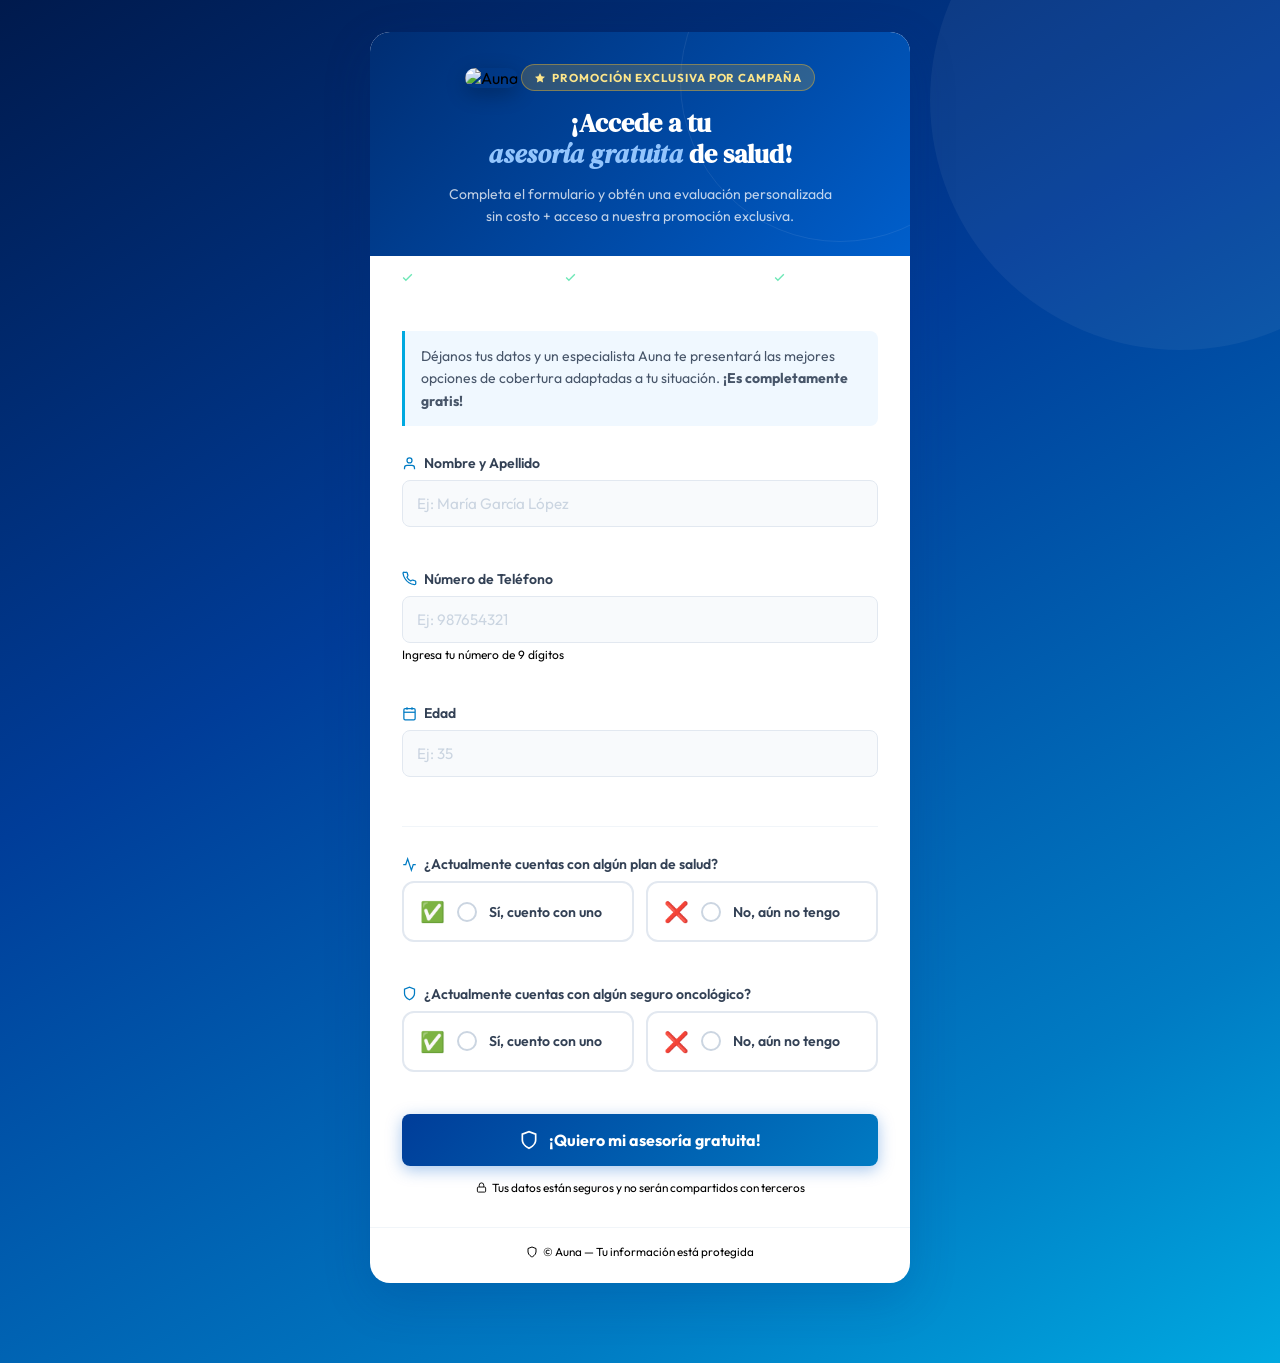
==== encuesta.html @ 832c9eb3 "Update encuesta.html" ====
<!DOCTYPE html>
<html lang="es">
<head>
  <meta charset="UTF-8">
  <meta name="viewport" content="width=device-width, initial-scale=1.0">
  <title>Asesoría Gratuita de Salud — Auna</title>
  <link rel="preconnect" href="https://fonts.googleapis.com">
  <link rel="preconnect" href="https://fonts.gstatic.com" crossorigin>
  <link href="https://fonts.googleapis.com/css2?family=Outfit:wght@300;400;500;600;700&family=DM+Serif+Display:ital@0;1&display=swap" rel="stylesheet">
  
  <script src="https://cdn.jsdelivr.net/npm/@supabase/supabase-js@2"></script>
  
  <style>
    :root {
      --blue-900: #001a4d;
      --blue-800: #002d72;
      --blue-700: #003d99;
      --blue-600: #005fcc;
      --blue-500: #007bc3;
      --blue-400: #00a9e0;
      --blue-100: #e8f4fd;
      --blue-50:  #f0f8ff;
      --slate-900: #0f172a;
      --slate-700: #334155;
      --slate-600: #475569;
      --slate-500: #64748b;
      --slate-300: #cbd5e1;
      --slate-200: #e2e8f0;
      --slate-100: #f1f5f9;
      --slate-50:  #f8fafc;
      --green-600: #059669;
      --green-500: #10b981;
      --green-100: #d1fae5;
      --red-500:   #ef4444;
      --red-100:   #fee2e2;
      --white: #ffffff;
      --shadow-lg: 0 16px 48px rgba(0,45,114,0.18);
      --radius-sm: 8px;
      --radius-md: 12px;
      --radius-lg: 20px;
      --transition: 0.2s cubic-bezier(0.4,0,0.2,1);
    }

    *, *::before, *::after { box-sizing: border-box; margin: 0; padding: 0; }

    body {
      font-family: 'Outfit', sans-serif;
      min-height: 100vh;
      background: linear-gradient(150deg, var(--blue-900) 0%, var(--blue-700) 40%, var(--blue-500) 80%, var(--blue-400) 100%);
      display: flex;
      align-items: flex-start;
      justify-content: center;
      padding: 2rem 1rem 5rem;
      -webkit-font-smoothing: antialiased;
      position: relative;
      overflow-x: hidden;
    }

    body::before {
      content: '';
      position: fixed;
      width: 500px; height: 500px;
      top: -150px; right: -150px;
      border-radius: 50%;
      background: rgba(255,255,255,0.05);
      pointer-events: none;
    }

    /* ── CARD ── */
    .survey-card {
      background: var(--white);
      border-radius: var(--radius-lg);
      box-shadow: var(--shadow-lg);
      width: 100%;
      max-width: 540px;
      overflow: hidden;
      animation: fadeUp 0.5s ease both;
      position: relative;
      z-index: 1;
    }

    /* ── HEADER ── */
    .survey-header {
      background: linear-gradient(135deg, var(--blue-800) 0%, var(--blue-600) 100%);
      padding: 2rem 2rem 1.75rem;
      text-align: center;
      position: relative;
      overflow: hidden;
    }

    .survey-header::before {
      content: '';
      position: absolute;
      width: 320px; height: 320px;
      border-radius: 50%;
      border: 1px solid rgba(255,255,255,0.08);
      top: -110px; right: -90px;
      pointer-events: none;
    }

    .survey-logo {
      width: 80px;
      border-radius: 10px;
      margin-bottom: 1.25rem;
      box-shadow: 0 6px 20px rgba(0,0,0,0.25);
      position: relative; z-index: 1;
    }

    .promo-badge {
      display: inline-flex;
      align-items: center;
      gap: 6px;
      background: rgba(251,191,36,0.18);
      border: 1px solid rgba(251,191,36,0.40);
      color: #fde68a;
      font-size: 0.72rem;
      font-weight: 700;
      letter-spacing: 0.08em;
      text-transform: uppercase;
      padding: 5px 12px;
      border-radius: 100px;
      margin-bottom: 1rem;
      position: relative; z-index: 1;
    }

    .promo-badge svg { width: 12px; height: 12px; fill: #fde68a; flex-shrink: 0; }

    .survey-header h1 {
      font-family: 'DM Serif Display', serif;
      font-size: 1.65rem;
      color: white;
      line-height: 1.2;
      margin-bottom: 0.75rem;
      position: relative; z-index: 1;
    }

    .survey-header h1 em { font-style: italic; color: #93c5fd; }

    .survey-header p {
      font-size: 0.875rem;
      color: rgba(255,255,255,0.75);
      line-height: 1.6;
      position: relative; z-index: 1;
    }

    /* Beneficios strip */
    .benefits-bar {
      background: rgba(255,255,255,0.10);
      backdrop-filter: blur(8px);
      border-top: 1px solid rgba(255,255,255,0.12);
      padding: 0.85rem 1.5rem;
      display: flex;
      align-items: center;
      justify-content: center;
      gap: 1.25rem;
      flex-wrap: wrap;
    }

    .benefit-item {
      display: flex;
      align-items: center;
      gap: 5px;
      font-size: 0.76rem;
      font-weight: 600;
      color: rgba(255,255,255,0.90);
      white-space: nowrap;
    }

    .benefit-item svg { width: 13px; height: 13px; color: #6ee7b7; flex-shrink: 0; }

    /* ── FORM BODY ── */
    .survey-body { padding: 2rem; }

    .form-intro {
      font-size: 0.875rem;
      color: var(--slate-600);
      line-height: 1.6;
      margin-bottom: 1.75rem;
      padding: 0.875rem 1rem;
      background: var(--blue-50);
      border-left: 3px solid var(--blue-400);
      border-radius: 0 var(--radius-sm) var(--radius-sm) 0;
    }

    /* ── FIELDS ── */
    .field-group { margin-bottom: 1.35rem; }

    .field-label {
      display: flex;
      align-items: center;
      gap: 7px;
      font-size: 0.875rem;
      font-weight: 600;
      color: var(--slate-700);
      margin-bottom: 8px;
    }

    .field-label svg { width: 15px; height: 15px; color: var(--blue-500); flex-shrink: 0; }

    input[type="text"],
    input[type="tel"] {
      width: 100%;
      font-family: 'Outfit', sans-serif;
      font-size: 0.95rem;
      color: var(--slate-900);
      font-weight: 500;
      background: var(--slate-50);
      border: 1.5px solid var(--slate-200);
      border-radius: var(--radius-sm);
      padding: 13px 14px;
      outline: none;
      transition: border-color var(--transition), box-shadow var(--transition), background var(--transition);
      -webkit-appearance: none;
    }

    input::placeholder {
      color: var(--slate-300);
      font-weight: 400;
    }

    input:not(:placeholder-shown) {
      color: var(--slate-900);
      font-weight: 500;
    }

    input:focus {
      border-color: var(--blue-500);
      background: var(--white);
      box-shadow: 0 0 0 3px rgba(0,123,195,0.12);
    }

    input.invalid {
      border-color: var(--red-500);
      box-shadow: 0 0 0 3px rgba(239,68,68,0.10);
    }

    .field-hint {
      display: block;
      font-size: 0.75rem;
      color: var(--slate-400);
      margin-top: 4px;
    }

    .field-error {
      display: block;
      font-size: 0.78rem;
      color: var(--red-500);
      font-weight: 500;
      margin-top: 5px;
      min-height: 16px;
    }

    .form-divider {
      height: 1px;
      background: var(--slate-100);
      margin: 1.75rem 0;
    }

    /* ── OPTION CARDS ── */
    .options-grid {
      display: grid;
      grid-template-columns: 1fr 1fr;
      gap: 0.75rem;
    }

    .option-card {
      border: 2px solid var(--slate-200);
      border-radius: var(--radius-md);
      padding: 1rem;
      cursor: pointer;
      transition: all var(--transition);
      display: flex;
      align-items: center;
      gap: 0.75rem;
      background: var(--white);
      font-family: 'Outfit', sans-serif;
      text-align: left;
      width: 100%;
    }

    .option-card:hover { border-color: var(--blue-400); background: var(--blue-50); }

    .option-card.selected {
      border-color: var(--blue-600);
      background: var(--blue-50);
      box-shadow: 0 0 0 3px rgba(0,95,204,0.10);
    }

    .option-radio {
      width: 20px; height: 20px;
      border: 2px solid var(--slate-300);
      border-radius: 50%;
      flex-shrink: 0;
      display: flex;
      align-items: center;
      justify-content: center;
      transition: all var(--transition);
    }

    .option-card.selected .option-radio { border-color: var(--blue-600); background: var(--blue-600); }

    .option-radio-dot {
      width: 8px; height: 8px;
      background: white;
      border-radius: 50%;
      opacity: 0;
      transition: opacity var(--transition);
    }

    .option-card.selected .option-radio-dot { opacity: 1; }

    .option-emoji { font-size: 1.25rem; flex-shrink: 0; }

    .option-text { font-size: 0.88rem; font-weight: 600; color: var(--slate-700); line-height: 1.3; }
    .option-card.selected .option-text { color: var(--blue-800); }

    /* ── SUBMIT ── */
    .btn-submit {
      width: 100%;
      background: linear-gradient(135deg, var(--blue-700), var(--blue-500));
      color: white;
      border: none;
      border-radius: var(--radius-sm);
      padding: 16px 20px;
      font-family: 'Outfit', sans-serif;
      font-size: 1rem;
      font-weight: 700;
      cursor: pointer;
      display: flex;
      align-items: center;
      justify-content: center;
      gap: 10px;
      transition: all var(--transition);
      box-shadow: 0 4px 16px rgba(0,95,204,0.35);
      margin-top: 0.5rem;
    }

    .btn-submit svg { width: 20px; height: 20px; }
    .btn-submit:hover:not(:disabled) { transform: translateY(-1px); box-shadow: 0 6px 22px rgba(0,95,204,0.45); }
    .btn-submit:disabled { opacity: 0.65; cursor: not-allowed; transform: none; }

    .submit-note {
      text-align: center;
      font-size: 0.74rem;
      color: var(--slate-400);
      margin-top: 0.875rem;
      display: flex;
      align-items: center;
      justify-content: center;
      gap: 5px;
    }

    .submit-note svg { width: 11px; height: 11px; }

    .spinner {
      width: 18px; height: 18px;
      border: 2px solid rgba(255,255,255,0.4);
      border-top-color: white;
      border-radius: 50%;
      animation: spin 0.7s linear infinite;
      flex-shrink: 0;
    }

    /* ── SUCCESS ── */
    #screen-success {
      display: none;
      padding: 3rem 2rem;
      text-align: center;
      animation: fadeUp 0.5s ease;
    }

    .success-icon {
      width: 80px; height: 80px;
      background: var(--green-100);
      border-radius: 50%;
      display: flex;
      align-items: center;
      justify-content: center;
      margin: 0 auto 1.5rem;
      animation: popIn 0.4s cubic-bezier(0.34,1.56,0.64,1) both;
    }

    .success-icon svg { width: 40px; height: 40px; color: var(--green-600); }

    #screen-success h2 {
      font-family: 'DM Serif Display', serif;
      font-size: 1.65rem;
      color: var(--blue-800);
      margin-bottom: 0.5rem;
    }

    #screen-success .success-lead {
      font-size: 1rem;
      font-weight: 600;
      color: var(--blue-600);
      margin-bottom: 0.875rem;
    }

    #screen-success p {
      font-size: 0.9rem;
      color: var(--slate-500);
      line-height: 1.65;
    }

    .success-badge {
      display: inline-flex;
      align-items: center;
      gap: 6px;
      background: var(--green-100);
      border: 1px solid #6ee7b7;
      color: var(--green-600);
      font-size: 0.8rem;
      font-weight: 700;
      padding: 7px 16px;
      border-radius: 100px;
      margin-top: 1.5rem;
    }

    .success-badge svg { width: 14px; height: 14px; }

    /* ── FOOTER ── */
    .survey-footer {
      padding: 1rem 2rem 1.5rem;
      text-align: center;
      font-size: 0.73rem;
      color: var(--slate-400);
      border-top: 1px solid var(--slate-100);
      display: flex;
      align-items: center;
      justify-content: center;
      gap: 5px;
    }

    .survey-footer svg { width: 12px; height: 12px; }

    /* ── ANIMATIONS ── */
    @keyframes fadeUp {
      from { opacity: 0; transform: translateY(20px); }
      to   { opacity: 1; transform: translateY(0); }
    }
    @keyframes spin { to { transform: rotate(360deg); } }
    @keyframes popIn {
      from { opacity: 0; transform: scale(0.5); }
      to   { opacity: 1; transform: scale(1); }
    }

    @media (max-width: 480px) {
      body { padding: 1rem 0.75rem 4rem; }
      .survey-header { padding: 1.5rem 1.25rem 1.25rem; }
      .survey-body { padding: 1.5rem 1.25rem; }
      .benefits-bar { gap: 0.75rem; padding: 0.75rem 1rem; }
      .options-grid { grid-template-columns: 1fr; }
      #screen-success { padding: 2.5rem 1.25rem; }
    }
  </style>
</head>
<body>

<div class="survey-card">

  <div class="survey-header">
    <img src="https://res.cloudinary.com/dwxiuavqd/image/upload/v1774998253/468951353_1098106335437147_8489372296479282912_n_insezr.jpg"
         alt="Auna" class="survey-logo">
    <div class="promo-badge">
      <svg viewBox="0 0 24 24"><path d="M12 2l3.09 6.26L22 9.27l-5 4.87 1.18 6.88L12 17.77l-6.18 3.25L7 14.14 2 9.27l6.91-1.01L12 2z"/></svg>
      Promoción exclusiva por campaña
    </div>
    <h1>¡Accede a tu<br><em>asesoría gratuita</em> de salud!</h1>
    <p>Completa el formulario y obtén una evaluación personalizada<br>sin costo + acceso a nuestra promoción exclusiva.</p>
  </div>

  <div class="benefits-bar">
    <div class="benefit-item">
      <svg viewBox="0 0 24 24" fill="none" stroke="currentColor" stroke-width="2.5"><polyline points="20 6 9 17 4 12"/></svg>
      Asesoría 100% gratuita
    </div>
    <div class="benefit-item">
      <svg viewBox="0 0 24 24" fill="none" stroke="currentColor" stroke-width="2.5"><polyline points="20 6 9 17 4 12"/></svg>
      Promoción por tiempo limitado
    </div>
    <div class="benefit-item">
      <svg viewBox="0 0 24 24" fill="none" stroke="currentColor" stroke-width="2.5"><polyline points="20 6 9 17 4 12"/></svg>
      Sin compromiso
    </div>
  </div>

  <div id="survey-body">
    <div class="survey-body">

      <p class="form-intro">
        Déjanos tus datos y un especialista Auna te presentará las mejores opciones de cobertura adaptadas a tu situación. <strong>¡Es completamente gratis!</strong>
      </p>

      <div class="field-group">
        <label class="field-label" for="s-nombre">
          <svg viewBox="0 0 24 24" fill="none" stroke="currentColor" stroke-width="2"><path d="M20 21v-2a4 4 0 0 0-4-4H8a4 4 0 0 0-4 4v2"/><circle cx="12" cy="7" r="4"/></svg>
          Nombre y Apellido
        </label>
        <input type="text" id="s-nombre" placeholder="Ej: María García López" autocomplete="name">
        <span class="field-error" id="err-s-nombre"></span>
      </div>

      <div class="field-group">
        <label class="field-label" for="s-telefono">
          <svg viewBox="0 0 24 24" fill="none" stroke="currentColor" stroke-width="2"><path d="M22 16.92v3a2 2 0 0 1-2.18 2 19.79 19.79 0 0 1-8.63-3.07A19.5 19.5 0 0 1 4.69 12a19.79 19.79 0 0 1-3.07-8.67A2 2 0 0 1 3.62 2h3a2 2 0 0 1 2 1.72c.127.96.361 1.903.7 2.81a2 2 0 0 1-.45 2.11L7.91 9.91a16 16 0 0 0 6.18 6.18l1.07-1.07a2 2 0 0 1 2.11-.45c.907.339 1.85.573 2.81.7A2 2 0 0 1 22 16.92z"/></svg>
          Número de Teléfono
        </label>
        <input type="tel" id="s-telefono" placeholder="Ej: 987654321" maxlength="9" inputmode="numeric" autocomplete="tel">
        <span class="field-hint">Ingresa tu número de 9 dígitos</span>
        <span class="field-error" id="err-s-telefono"></span>
      </div>

      <div class="field-group">
        <label class="field-label" for="s-edad">
          <svg viewBox="0 0 24 24" fill="none" stroke="currentColor" stroke-width="2"><rect x="3" y="4" width="18" height="18" rx="2"/><line x1="16" y1="2" x2="16" y2="6"/><line x1="8" y1="2" x2="8" y2="6"/><line x1="3" y1="10" x2="21" y2="10"/></svg>
          Edad
        </label>
        <input type="tel" id="s-edad" placeholder="Ej: 35" maxlength="3" inputmode="numeric">
        <span class="field-error" id="err-s-edad"></span>
      </div>

      <div class="form-divider"></div>

      <div class="field-group">
        <label class="field-label">
          <svg viewBox="0 0 24 24" fill="none" stroke="currentColor" stroke-width="2"><path d="M22 12h-4l-3 9L9 3l-3 9H2"/></svg>
          ¿Actualmente cuentas con algún plan de salud?
        </label>
        <div class="options-grid" id="opts-plan">
          <button class="option-card" type="button" onclick="selectOpcion('plan', 'Sí', this)">
            <span class="option-emoji">✅</span>
            <div class="option-radio"><div class="option-radio-dot"></div></div>
            <span class="option-text">Sí, cuento con uno</span>
          </button>
          <button class="option-card" type="button" onclick="selectOpcion('plan', 'No', this)">
            <span class="option-emoji">❌</span>
            <div class="option-radio"><div class="option-radio-dot"></div></div>
            <span class="option-text">No, aún no tengo</span>
          </button>
        </div>
        <span class="field-error" id="err-plan"></span>
      </div>

      <div class="field-group">
        <label class="field-label">
          <svg viewBox="0 0 24 24" fill="none" stroke="currentColor" stroke-width="2"><path d="M12 22s8-4 8-10V5l-8-3-8 3v7c0 6 8 10 8 10z"/></svg>
          ¿Actualmente cuentas con algún seguro oncológico?
        </label>
        <div class="options-grid" id="opts-seguro">
          <button class="option-card" type="button" onclick="selectOpcion('seguro', 'Sí', this)">
            <span class="option-emoji">✅</span>
            <div class="option-radio"><div class="option-radio-dot"></div></div>
            <span class="option-text">Sí, cuento con uno</span>
          </button>
          <button class="option-card" type="button" onclick="selectOpcion('seguro', 'No', this)">
            <span class="option-emoji">❌</span>
            <div class="option-radio"><div class="option-radio-dot"></div></div>
            <span class="option-text">No, aún no tengo</span>
          </button>
        </div>
        <span class="field-error" id="err-seguro"></span>
      </div>

      <button class="btn-submit" id="btn-submit" type="button" onclick="enviarEncuesta()">
        <svg viewBox="0 0 24 24" fill="none" stroke="currentColor" stroke-width="2"><path d="M12 22s8-4 8-10V5l-8-3-8 3v7c0 6 8 10 8 10z"/></svg>
        ¡Quiero mi asesoría gratuita!
      </button>

      <p class="submit-note">
        <svg viewBox="0 0 24 24" fill="none" stroke="currentColor" stroke-width="2"><rect x="3" y="11" width="18" height="11" rx="2"/><path d="M7 11V7a5 5 0 0 1 10 0v4"/></svg>
        Tus datos están seguros y no serán compartidos con terceros
      </p>

    </div>
  </div>

  <div id="screen-success">
    <div class="success-icon">
      <svg viewBox="0 0 24 24" fill="none" stroke="currentColor" stroke-width="2.5"><path d="M22 11.08V12a10 10 0 1 1-5.93-9.14"/><polyline points="22 4 12 14.01 9 11.01"/></svg>
    </div>
    <h2>¡Registro exitoso!</h2>
    <p class="success-lead">Ya estás participando de la promoción exclusiva Auna.</p>
    <p>Un especialista se comunicará contigo para brindarte tu <strong>asesoría gratuita de salud</strong> y presentarte las mejores opciones de cobertura para ti y tu familia.</p>
    <div class="success-badge">
      <svg viewBox="0 0 24 24" fill="none" stroke="currentColor" stroke-width="2.5"><polyline points="20 6 9 17 4 12"/></svg>
      ¡Beneficio activado con éxito!
    </div>
  </div>

  <div class="survey-footer">
    <svg viewBox="0 0 24 24" fill="none" stroke="currentColor" stroke-width="2"><path d="M12 22s8-4 8-10V5l-8-3-8 3v7c0 6 8 10 8 10z"/></svg>
    © Auna — Tu información está protegida
  </div>

</div>

<script>
  // ─── CONFIGURACIÓN DE SUPABASE ───
  const SUPABASE_URL = 'https://xqjhywbhwrmffkmvkxki.supabase.co'; // REEMPLAZAR
  const SUPABASE_KEY = 'eyJhbGciOiJIUzI1NiIsInR5cCI6IkpXVCJ9.eyJpc3MiOiJzdXBhYmFzZSIsInJlZiI6Inhxamh5d2Jod3JtZmZrbXZreGtpIiwicm9sZSI6ImFub24iLCJpYXQiOjE3NzY3OTQzNzgsImV4cCI6MjA5MjM3MDM3OH0.4RRSC4gOCnZTuRC0HI6JEhr301xFRiFmYhFpiKxHG2M'; // REEMPLAZAR
  const supabase = window.supabase.createClient(SUPABASE_URL, SUPABASE_KEY);

  const USUARIO = decodeURIComponent(new URLSearchParams(window.location.search).get("u") || "encuesta");

  let planSeleccionado   = null;
  let seguroSeleccionado = null;

  function soloDigitos(id, max) {
    const el = document.getElementById(id);
    el.addEventListener("input",   () => { el.value = el.value.replace(/\D/g, "").slice(0, max); });
    el.addEventListener("keydown", (e) => {
      if (!["Backspace","Delete","ArrowLeft","ArrowRight","Tab","Home","End"].includes(e.key) && !/^\d$/.test(e.key))
        e.preventDefault();
    });
  }
  soloDigitos("s-telefono", 9);
  soloDigitos("s-edad", 3);

  ["s-nombre","s-telefono","s-edad"].forEach(id => {
    document.getElementById(id).addEventListener("input", () => {
      document.getElementById(id).classList.remove("invalid");
      document.getElementById("err-" + id).textContent = "";
    });
  });

  function selectOpcion(campo, valor, btn) {
    const grupoId = campo === "plan" ? "opts-plan" : "opts-seguro";
    document.querySelectorAll("#" + grupoId + " .option-card").forEach(c => c.classList.remove("selected"));
    btn.classList.add("selected");
    if (campo === "plan")   planSeleccionado   = valor;
    if (campo === "seguro") seguroSeleccionado = valor;
    document.getElementById("err-" + campo).textContent = "";
  }

  function validar() {
    let ok = true;
    const nombre = document.getElementById("s-nombre").value.trim();
    if (nombre.length < 3) {
      document.getElementById("s-nombre").classList.add("invalid");
      document.getElementById("err-s-nombre").textContent = "Ingresa tu nombre completo";
      ok = false;
    }
    const tel = document.getElementById("s-telefono").value;
    if (!/^\d{9}$/.test(tel)) {
      document.getElementById("s-telefono").classList.add("invalid");
      document.getElementById("err-s-telefono").textContent = "El teléfono debe tener exactamente 9 dígitos";
      ok = false;
    }
    const edad = parseInt(document.getElementById("s-edad").value, 10);
    if (!edad || edad < 1 || edad > 120) {
      document.getElementById("s-edad").classList.add("invalid");
      document.getElementById("err-s-edad").textContent = "Ingresa una edad válida (1–120)";
      ok = false;
    }
    if (!planSeleccionado) { document.getElementById("err-plan").textContent = "Por favor selecciona una opción"; ok = false; }
    if (!seguroSeleccionado) { document.getElementById("err-seguro").textContent = "Por favor selecciona una opción"; ok = false; }
    return ok;
  }

  function fechaLima() {
    const now   = new Date();
    const parts = new Intl.DateTimeFormat("en-US", { timeZone: "America/Lima", day: "2-digit", month: "2-digit", year: "numeric", hour: "numeric", minute: "2-digit", hour12: true, }).formatToParts(now);
    const get = t => parts.find(p => p.type === t)?.value ?? "";
    return `${get("day")}/${get("month")}/${get("year")} ${get("hour")}:${get("minute")} ${get("dayPeriod").toLowerCase()}`;
  }

  async function enviarEncuesta() {
    if (!validar()) {
      const firstErr = document.querySelector(".invalid");
      if (firstErr) firstErr.scrollIntoView({ behavior: "smooth", block: "center" });
      return;
    }

    const btn = document.getElementById("btn-submit");
    btn.disabled = true;
    btn.innerHTML = `<span class="spinner"></span> Enviando...`;

    const datos = {
      usuario:     USUARIO,
      fecha:       fechaLima(),
      nombre:      document.getElementById("s-nombre").value.trim(),
      telefono:    document.getElementById("s-telefono").value,
      edad:        document.getElementById("s-edad").value,
      producto:    "",
      temperatura: "",
      referencia:  "",
      comentarios: `Plan de salud: ${planSeleccionado}. Seguro oncológico: ${seguroSeleccionado}.`,
    };

    try {
      const { error } = await supabase.from('leads').insert([datos]);
      if (error) throw error;

      document.getElementById("survey-body").style.display   = "none";
      document.getElementById("screen-success").style.display = "block";
      window.scrollTo({ top: 0, behavior: "smooth" });

    } catch (err) {
      btn.disabled = false;
      btn.innerHTML = `<svg viewBox="0 0 24 24" fill="none" stroke="currentColor" stroke-width="2"><path d="M12 22s8-4 8-10V5l-8-3-8 3v7c0 6 8 10 8 10z"/></svg> ¡Quiero mi asesoría gratuita!`;
      alert("Hubo un error al enviar. Por favor intenta de nuevo.");
    }
  }
</script>
</body>
</html>
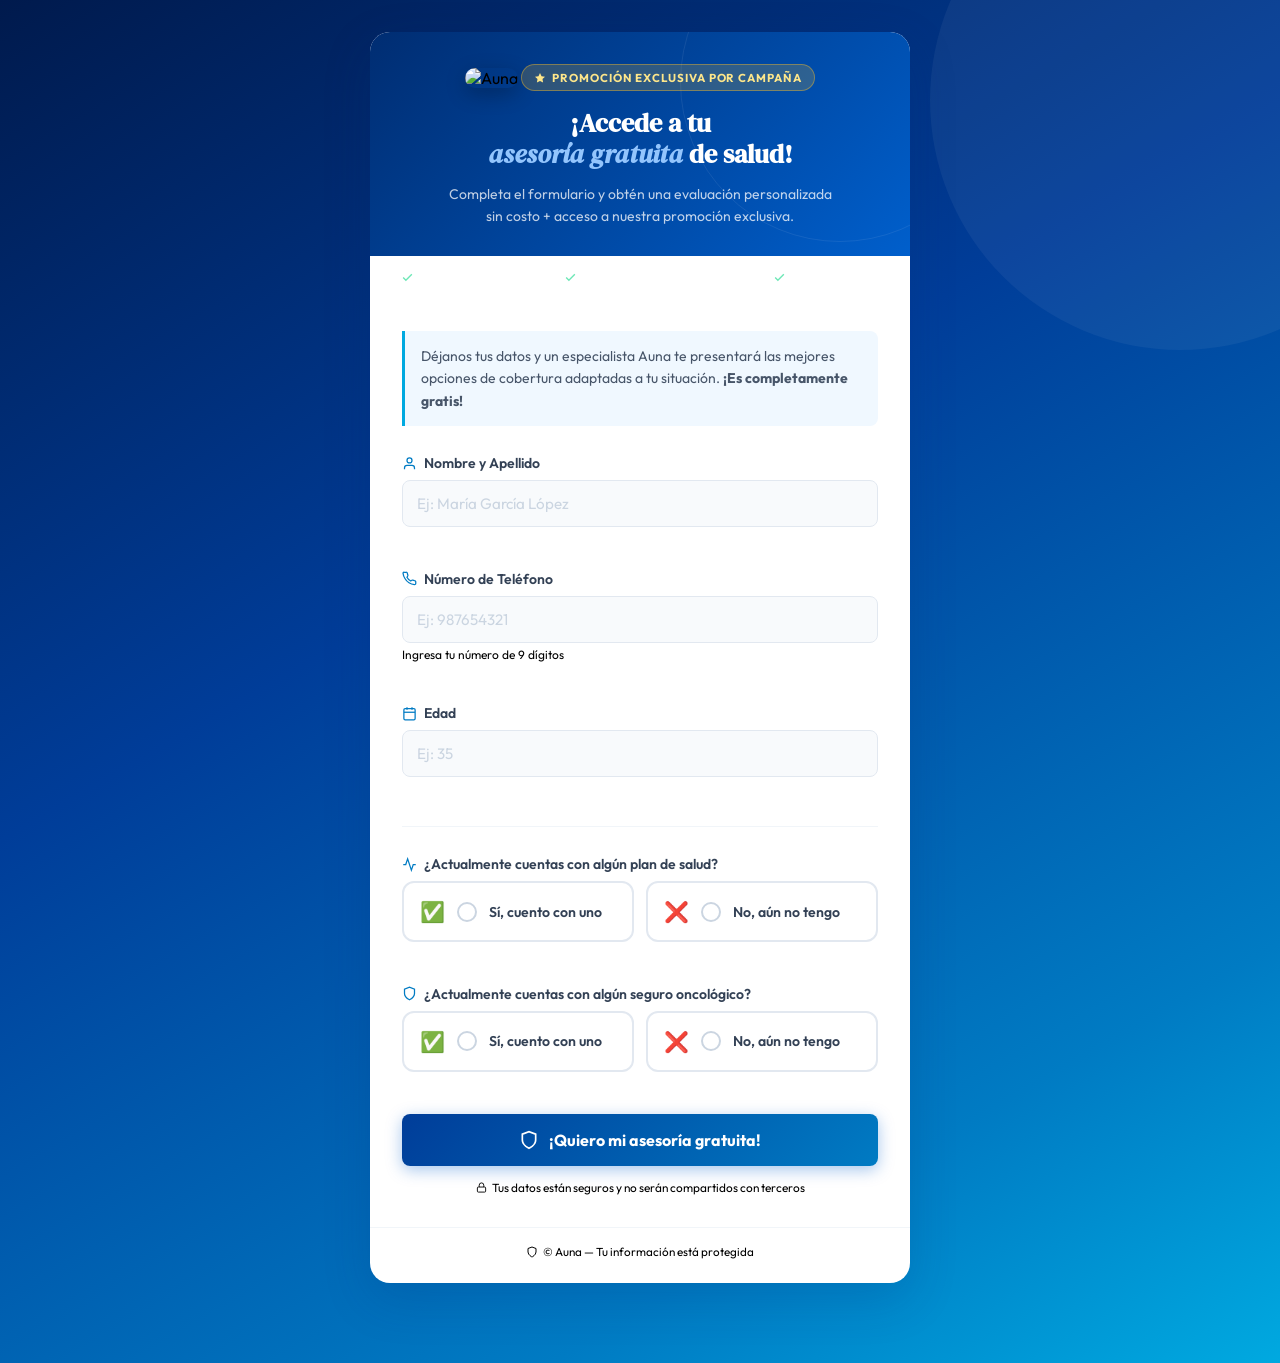
==== commit b550f445: "Update encuesta.html" ====
--- a/encuesta.html
+++ b/encuesta.html
@@ -598,7 +598,9 @@
   // ─── CONFIGURACIÓN DE SUPABASE ───
   const SUPABASE_URL = 'https://xqjhywbhwrmffkmvkxki.supabase.co'; // REEMPLAZAR
   const SUPABASE_KEY = 'eyJhbGciOiJIUzI1NiIsInR5cCI6IkpXVCJ9.eyJpc3MiOiJzdXBhYmFzZSIsInJlZiI6Inhxamh5d2Jod3JtZmZrbXZreGtpIiwicm9sZSI6ImFub24iLCJpYXQiOjE3NzY3OTQzNzgsImV4cCI6MjA5MjM3MDM3OH0.4RRSC4gOCnZTuRC0HI6JEhr301xFRiFmYhFpiKxHG2M'; // REEMPLAZAR
-  const supabase = window.supabase.createClient(SUPABASE_URL, SUPABASE_KEY);
+  
+  // SOLUCIÓN DE CONFLICTO: Cambiamos a supabaseClient
+  const supabaseClient = window.supabase.createClient(SUPABASE_URL, SUPABASE_KEY);
 
   const USUARIO = decodeURIComponent(new URLSearchParams(window.location.search).get("u") || "encuesta");
 
@@ -657,11 +659,17 @@
     return ok;
   }
 
+  // Exactamente el mismo formato de fecha de "Nuevo Lead"
   function fechaLima() {
-    const now   = new Date();
-    const parts = new Intl.DateTimeFormat("en-US", { timeZone: "America/Lima", day: "2-digit", month: "2-digit", year: "numeric", hour: "numeric", minute: "2-digit", hour12: true, }).formatToParts(now);
-    const get = t => parts.find(p => p.type === t)?.value ?? "";
-    return `${get("day")}/${get("month")}/${get("year")} ${get("hour")}:${get("minute")} ${get("dayPeriod").toLowerCase()}`;
+    const now = new Date();
+    const parts = new Intl.DateTimeFormat("en-US", {
+      timeZone: "America/Lima",
+      day:    "2-digit", month:  "2-digit", year:   "numeric",
+      hour:   "numeric", minute: "2-digit", hour12: true,
+    }).formatToParts(now);
+    const get = (t) => parts.find(p => p.type === t)?.value ?? "";
+    const ampm = get("dayPeriod").toLowerCase();
+    return `${get("day")}/${get("month")}/${get("year")} ${get("hour")}:${get("minute")} ${ampm}`;
   }
 
   async function enviarEncuesta() {
@@ -675,21 +683,25 @@
     btn.disabled = true;
     btn.innerHTML = `<span class="spinner"></span> Enviando...`;
 
+    // Usando String() explícito para asegurar perfecta inserción en la BD
     const datos = {
-      usuario:     USUARIO,
-      fecha:       fechaLima(),
-      nombre:      document.getElementById("s-nombre").value.trim(),
-      telefono:    document.getElementById("s-telefono").value,
-      edad:        document.getElementById("s-edad").value,
+      usuario:     String(USUARIO),
+      fecha:       String(fechaLima()),
+      nombre:      String(document.getElementById("s-nombre").value.trim()),
+      telefono:    String(document.getElementById("s-telefono").value.replace(/\s/g, "")),
+      edad:        String(document.getElementById("s-edad").value),
       producto:    "",
       temperatura: "",
       referencia:  "",
-      comentarios: `Plan de salud: ${planSeleccionado}. Seguro oncológico: ${seguroSeleccionado}.`,
+      comentarios: String(`Plan de salud: ${planSeleccionado}. Seguro oncológico: ${seguroSeleccionado}.`),
     };
 
     try {
-      const { error } = await supabase.from('leads').insert([datos]);
-      if (error) throw error;
+      const { error } = await supabaseClient.from('leads').insert([datos]);
+      if (error) {
+        console.error("Detalles DB (Encuesta):", error);
+        throw error;
+      }
 
       document.getElementById("survey-body").style.display   = "none";
       document.getElementById("screen-success").style.display = "block";
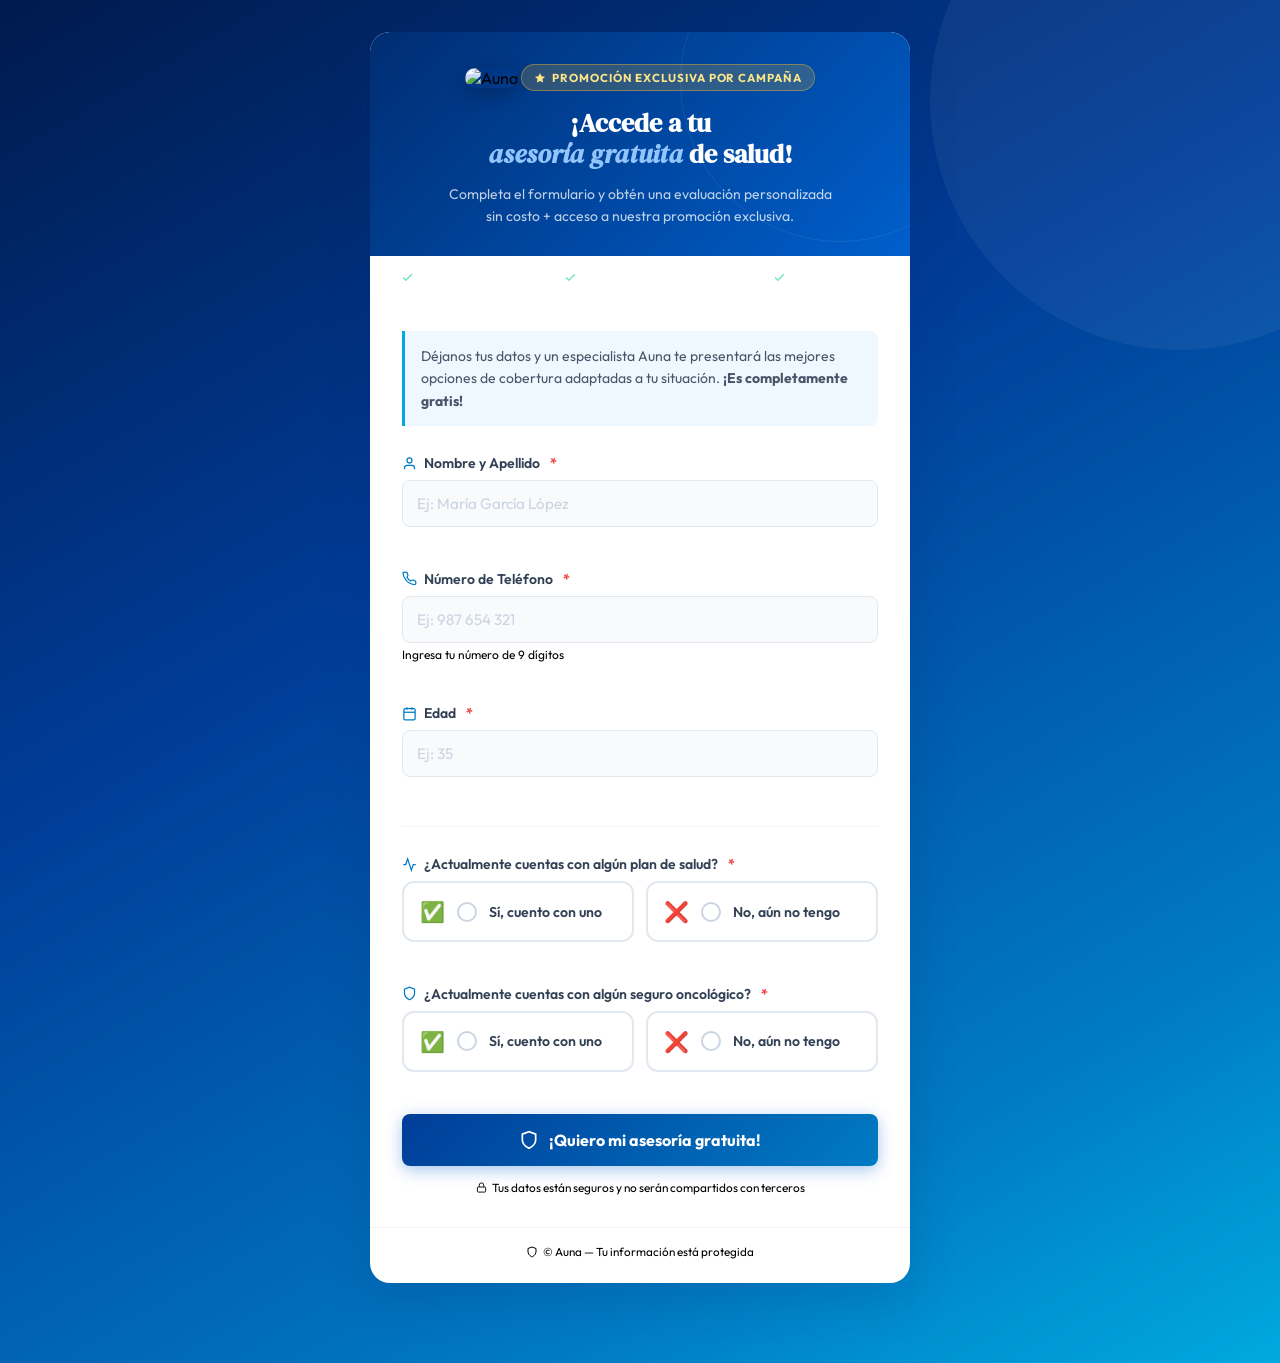
==== commit 92711fe3: "Update encuesta.html" ====
--- a/encuesta.html
+++ b/encuesta.html
@@ -197,6 +197,9 @@
 
     .field-label svg { width: 15px; height: 15px; color: var(--blue-500); flex-shrink: 0; }
 
+    /* ASTERISCO ROJO */
+    .required-asterisk { color: var(--red-500); margin-left: 3px; font-weight: 700; }
+
     input[type="text"],
     input[type="tel"] {
       width: 100%;
@@ -494,7 +497,7 @@
       <div class="field-group">
         <label class="field-label" for="s-nombre">
           <svg viewBox="0 0 24 24" fill="none" stroke="currentColor" stroke-width="2"><path d="M20 21v-2a4 4 0 0 0-4-4H8a4 4 0 0 0-4 4v2"/><circle cx="12" cy="7" r="4"/></svg>
-          Nombre y Apellido
+          Nombre y Apellido <span class="required-asterisk">*</span>
         </label>
         <input type="text" id="s-nombre" placeholder="Ej: María García López" autocomplete="name">
         <span class="field-error" id="err-s-nombre"></span>
@@ -503,9 +506,9 @@
       <div class="field-group">
         <label class="field-label" for="s-telefono">
           <svg viewBox="0 0 24 24" fill="none" stroke="currentColor" stroke-width="2"><path d="M22 16.92v3a2 2 0 0 1-2.18 2 19.79 19.79 0 0 1-8.63-3.07A19.5 19.5 0 0 1 4.69 12a19.79 19.79 0 0 1-3.07-8.67A2 2 0 0 1 3.62 2h3a2 2 0 0 1 2 1.72c.127.96.361 1.903.7 2.81a2 2 0 0 1-.45 2.11L7.91 9.91a16 16 0 0 0 6.18 6.18l1.07-1.07a2 2 0 0 1 2.11-.45c.907.339 1.85.573 2.81.7A2 2 0 0 1 22 16.92z"/></svg>
-          Número de Teléfono
+          Número de Teléfono <span class="required-asterisk">*</span>
         </label>
-        <input type="tel" id="s-telefono" placeholder="Ej: 987654321" maxlength="9" inputmode="numeric" autocomplete="tel">
+        <input type="tel" id="s-telefono" placeholder="Ej: 987 654 321" maxlength="11" inputmode="numeric" autocomplete="tel">
         <span class="field-hint">Ingresa tu número de 9 dígitos</span>
         <span class="field-error" id="err-s-telefono"></span>
       </div>
@@ -513,7 +516,7 @@
       <div class="field-group">
         <label class="field-label" for="s-edad">
           <svg viewBox="0 0 24 24" fill="none" stroke="currentColor" stroke-width="2"><rect x="3" y="4" width="18" height="18" rx="2"/><line x1="16" y1="2" x2="16" y2="6"/><line x1="8" y1="2" x2="8" y2="6"/><line x1="3" y1="10" x2="21" y2="10"/></svg>
-          Edad
+          Edad <span class="required-asterisk">*</span>
         </label>
         <input type="tel" id="s-edad" placeholder="Ej: 35" maxlength="3" inputmode="numeric">
         <span class="field-error" id="err-s-edad"></span>
@@ -524,7 +527,7 @@
       <div class="field-group">
         <label class="field-label">
           <svg viewBox="0 0 24 24" fill="none" stroke="currentColor" stroke-width="2"><path d="M22 12h-4l-3 9L9 3l-3 9H2"/></svg>
-          ¿Actualmente cuentas con algún plan de salud?
+          ¿Actualmente cuentas con algún plan de salud? <span class="required-asterisk">*</span>
         </label>
         <div class="options-grid" id="opts-plan">
           <button class="option-card" type="button" onclick="selectOpcion('plan', 'Sí', this)">
@@ -544,7 +547,7 @@
       <div class="field-group">
         <label class="field-label">
           <svg viewBox="0 0 24 24" fill="none" stroke="currentColor" stroke-width="2"><path d="M12 22s8-4 8-10V5l-8-3-8 3v7c0 6 8 10 8 10z"/></svg>
-          ¿Actualmente cuentas con algún seguro oncológico?
+          ¿Actualmente cuentas con algún seguro oncológico? <span class="required-asterisk">*</span>
         </label>
         <div class="options-grid" id="opts-seguro">
           <button class="option-card" type="button" onclick="selectOpcion('seguro', 'Sí', this)">
@@ -599,7 +602,6 @@
   const SUPABASE_URL = 'https://xqjhywbhwrmffkmvkxki.supabase.co'; // REEMPLAZAR
   const SUPABASE_KEY = 'eyJhbGciOiJIUzI1NiIsInR5cCI6IkpXVCJ9.eyJpc3MiOiJzdXBhYmFzZSIsInJlZiI6Inhxamh5d2Jod3JtZmZrbXZreGtpIiwicm9sZSI6ImFub24iLCJpYXQiOjE3NzY3OTQzNzgsImV4cCI6MjA5MjM3MDM3OH0.4RRSC4gOCnZTuRC0HI6JEhr301xFRiFmYhFpiKxHG2M'; // REEMPLAZAR
   
-  // SOLUCIÓN DE CONFLICTO: Cambiamos a supabaseClient
   const supabaseClient = window.supabase.createClient(SUPABASE_URL, SUPABASE_KEY);
 
   const USUARIO = decodeURIComponent(new URLSearchParams(window.location.search).get("u") || "encuesta");
@@ -607,19 +609,36 @@
   let planSeleccionado   = null;
   let seguroSeleccionado = null;
 
+  // Lógica para formatear el teléfono con espacios
+  const sTelefonoInput = document.getElementById("s-telefono");
+  if (sTelefonoInput) {
+    sTelefonoInput.addEventListener("input", function() {
+      let val = this.value.replace(/\D/g, "");
+      let formatted = "";
+      if (val.length > 0) formatted += val.substring(0, 3);
+      if (val.length > 3) formatted += " " + val.substring(3, 6);
+      if (val.length > 6) formatted += " " + val.substring(6, 9);
+      this.value = formatted;
+    });
+    sTelefonoInput.addEventListener("keydown", (e) => {
+      const allowed = ["Backspace","Delete","ArrowLeft","ArrowRight","Tab","Home","End"];
+      if (!allowed.includes(e.key) && !/^\d$/.test(e.key)) e.preventDefault();
+    });
+  }
+
   function soloDigitos(id, max) {
     const el = document.getElementById(id);
+    if (!el) return;
     el.addEventListener("input",   () => { el.value = el.value.replace(/\D/g, "").slice(0, max); });
     el.addEventListener("keydown", (e) => {
       if (!["Backspace","Delete","ArrowLeft","ArrowRight","Tab","Home","End"].includes(e.key) && !/^\d$/.test(e.key))
         e.preventDefault();
     });
   }
-  soloDigitos("s-telefono", 9);
   soloDigitos("s-edad", 3);
 
   ["s-nombre","s-telefono","s-edad"].forEach(id => {
-    document.getElementById(id).addEventListener("input", () => {
+    document.getElementById(id)?.addEventListener("input", () => {
       document.getElementById(id).classList.remove("invalid");
       document.getElementById("err-" + id).textContent = "";
     });
@@ -642,8 +661,8 @@
       document.getElementById("err-s-nombre").textContent = "Ingresa tu nombre completo";
       ok = false;
     }
-    const tel = document.getElementById("s-telefono").value;
-    if (!/^\d{9}$/.test(tel)) {
+    const tel = document.getElementById("s-telefono").value.replace(/\s/g, ""); // Strip spaces for length check
+    if (tel.length !== 9) {
       document.getElementById("s-telefono").classList.add("invalid");
       document.getElementById("err-s-telefono").textContent = "El teléfono debe tener exactamente 9 dígitos";
       ok = false;
@@ -659,7 +678,6 @@
     return ok;
   }
 
-  // Exactamente el mismo formato de fecha de "Nuevo Lead"
   function fechaLima() {
     const now = new Date();
     const parts = new Intl.DateTimeFormat("en-US", {
@@ -683,7 +701,7 @@
     btn.disabled = true;
     btn.innerHTML = `<span class="spinner"></span> Enviando...`;
 
-    // Usando String() explícito para asegurar perfecta inserción en la BD
+    // Limpiamos los espacios del teléfono al enviar
     const datos = {
       usuario:     String(USUARIO),
       fecha:       String(fechaLima()),
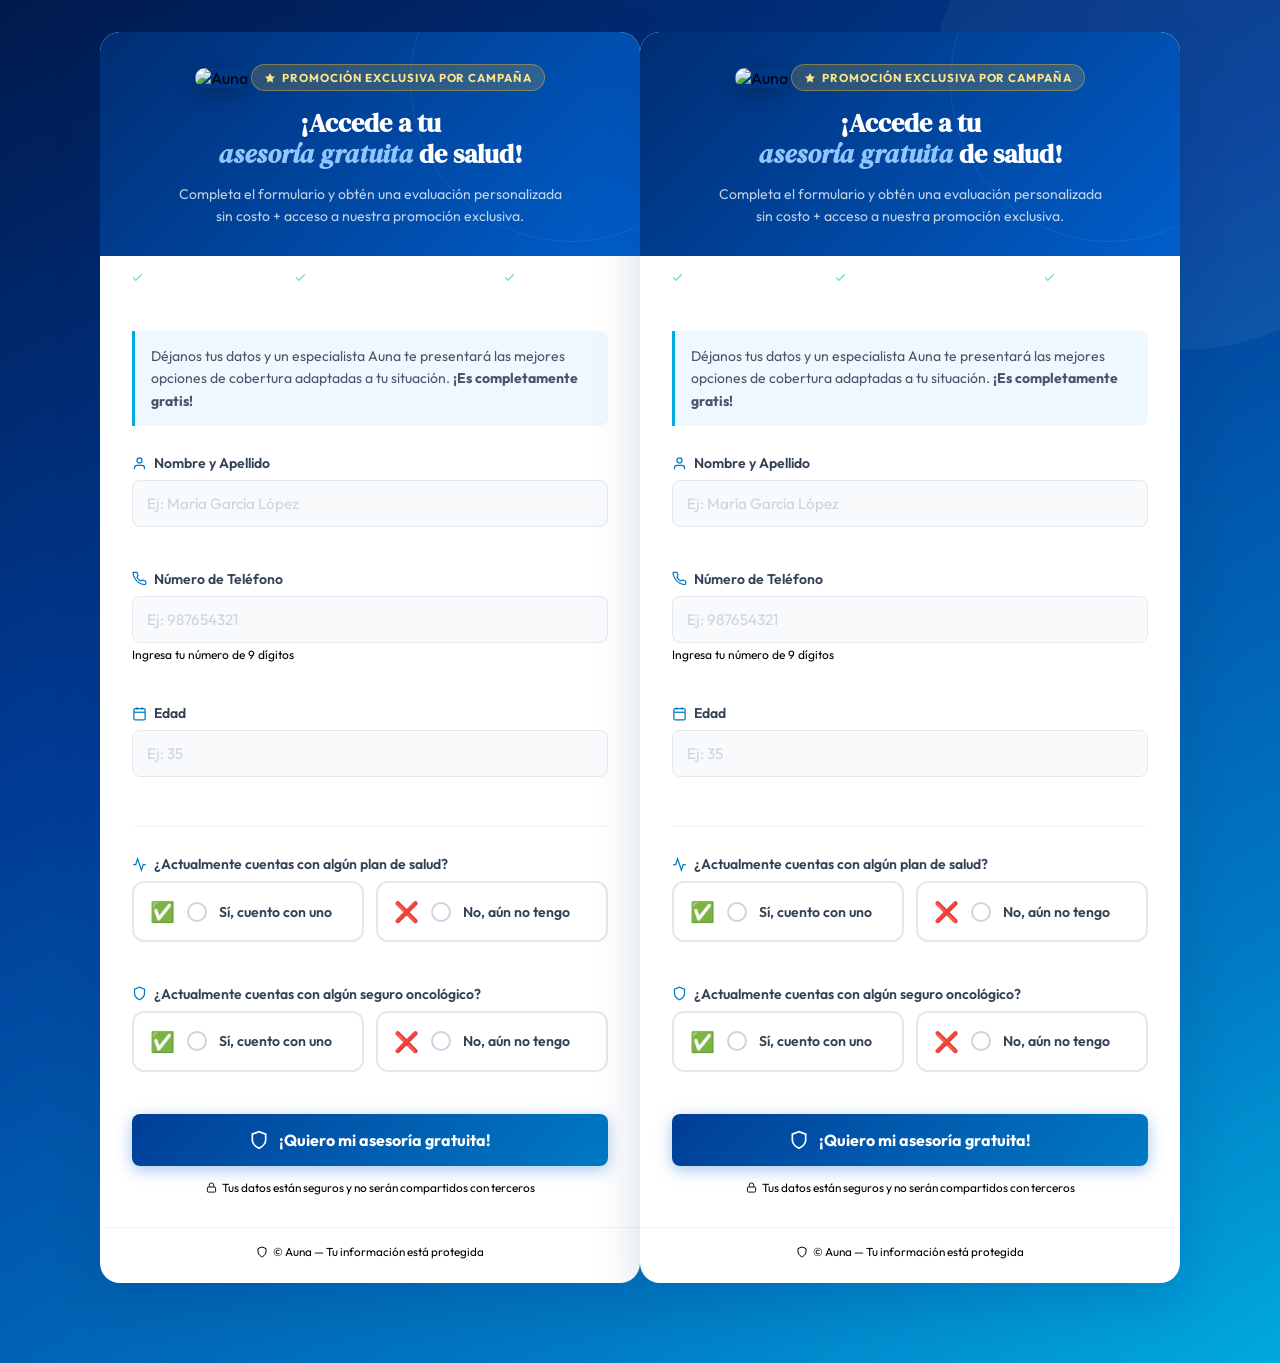
==== commit bee2024d: "Update encuesta.html" ====
--- a/encuesta.html
+++ b/encuesta.html
@@ -197,9 +197,6 @@
 
     .field-label svg { width: 15px; height: 15px; color: var(--blue-500); flex-shrink: 0; }
 
-    /* ASTERISCO ROJO */
-    .required-asterisk { color: var(--red-500); margin-left: 3px; font-weight: 700; }
-
     input[type="text"],
     input[type="tel"] {
       width: 100%;
@@ -497,7 +494,7 @@
       <div class="field-group">
         <label class="field-label" for="s-nombre">
           <svg viewBox="0 0 24 24" fill="none" stroke="currentColor" stroke-width="2"><path d="M20 21v-2a4 4 0 0 0-4-4H8a4 4 0 0 0-4 4v2"/><circle cx="12" cy="7" r="4"/></svg>
-          Nombre y Apellido <span class="required-asterisk">*</span>
+          Nombre y Apellido
         </label>
         <input type="text" id="s-nombre" placeholder="Ej: María García López" autocomplete="name">
         <span class="field-error" id="err-s-nombre"></span>
@@ -506,9 +503,9 @@
       <div class="field-group">
         <label class="field-label" for="s-telefono">
           <svg viewBox="0 0 24 24" fill="none" stroke="currentColor" stroke-width="2"><path d="M22 16.92v3a2 2 0 0 1-2.18 2 19.79 19.79 0 0 1-8.63-3.07A19.5 19.5 0 0 1 4.69 12a19.79 19.79 0 0 1-3.07-8.67A2 2 0 0 1 3.62 2h3a2 2 0 0 1 2 1.72c.127.96.361 1.903.7 2.81a2 2 0 0 1-.45 2.11L7.91 9.91a16 16 0 0 0 6.18 6.18l1.07-1.07a2 2 0 0 1 2.11-.45c.907.339 1.85.573 2.81.7A2 2 0 0 1 22 16.92z"/></svg>
-          Número de Teléfono <span class="required-asterisk">*</span>
+          Número de Teléfono
         </label>
-        <input type="tel" id="s-telefono" placeholder="Ej: 987 654 321" maxlength="11" inputmode="numeric" autocomplete="tel">
+        <input type="tel" id="s-telefono" placeholder="Ej: 987654321" maxlength="9" inputmode="numeric" autocomplete="tel">
         <span class="field-hint">Ingresa tu número de 9 dígitos</span>
         <span class="field-error" id="err-s-telefono"></span>
       </div>
@@ -516,7 +513,7 @@
       <div class="field-group">
         <label class="field-label" for="s-edad">
           <svg viewBox="0 0 24 24" fill="none" stroke="currentColor" stroke-width="2"><rect x="3" y="4" width="18" height="18" rx="2"/><line x1="16" y1="2" x2="16" y2="6"/><line x1="8" y1="2" x2="8" y2="6"/><line x1="3" y1="10" x2="21" y2="10"/></svg>
-          Edad <span class="required-asterisk">*</span>
+          Edad
         </label>
         <input type="tel" id="s-edad" placeholder="Ej: 35" maxlength="3" inputmode="numeric">
         <span class="field-error" id="err-s-edad"></span>
@@ -527,7 +524,7 @@
       <div class="field-group">
         <label class="field-label">
           <svg viewBox="0 0 24 24" fill="none" stroke="currentColor" stroke-width="2"><path d="M22 12h-4l-3 9L9 3l-3 9H2"/></svg>
-          ¿Actualmente cuentas con algún plan de salud? <span class="required-asterisk">*</span>
+          ¿Actualmente cuentas con algún plan de salud?
         </label>
         <div class="options-grid" id="opts-plan">
           <button class="option-card" type="button" onclick="selectOpcion('plan', 'Sí', this)">
@@ -547,7 +544,7 @@
       <div class="field-group">
         <label class="field-label">
           <svg viewBox="0 0 24 24" fill="none" stroke="currentColor" stroke-width="2"><path d="M12 22s8-4 8-10V5l-8-3-8 3v7c0 6 8 10 8 10z"/></svg>
-          ¿Actualmente cuentas con algún seguro oncológico? <span class="required-asterisk">*</span>
+          ¿Actualmente cuentas con algún seguro oncológico?
         </label>
         <div class="options-grid" id="opts-seguro">
           <button class="option-card" type="button" onclick="selectOpcion('seguro', 'Sí', this)">
@@ -602,6 +599,7 @@
   const SUPABASE_URL = 'https://xqjhywbhwrmffkmvkxki.supabase.co'; // REEMPLAZAR
   const SUPABASE_KEY = 'eyJhbGciOiJIUzI1NiIsInR5cCI6IkpXVCJ9.eyJpc3MiOiJzdXBhYmFzZSIsInJlZiI6Inhxamh5d2Jod3JtZmZrbXZreGtpIiwicm9sZSI6ImFub24iLCJpYXQiOjE3NzY3OTQzNzgsImV4cCI6MjA5MjM3MDM3OH0.4RRSC4gOCnZTuRC0HI6JEhr301xFRiFmYhFpiKxHG2M'; // REEMPLAZAR
   
+  // SOLUCIÓN DE CONFLICTO: Cambiamos a supabaseClient
   const supabaseClient = window.supabase.createClient(SUPABASE_URL, SUPABASE_KEY);
 
   const USUARIO = decodeURIComponent(new URLSearchParams(window.location.search).get("u") || "encuesta");
@@ -609,36 +607,19 @@
   let planSeleccionado   = null;
   let seguroSeleccionado = null;
 
-  // Lógica para formatear el teléfono con espacios
-  const sTelefonoInput = document.getElementById("s-telefono");
-  if (sTelefonoInput) {
-    sTelefonoInput.addEventListener("input", function() {
-      let val = this.value.replace(/\D/g, "");
-      let formatted = "";
-      if (val.length > 0) formatted += val.substring(0, 3);
-      if (val.length > 3) formatted += " " + val.substring(3, 6);
-      if (val.length > 6) formatted += " " + val.substring(6, 9);
-      this.value = formatted;
-    });
-    sTelefonoInput.addEventListener("keydown", (e) => {
-      const allowed = ["Backspace","Delete","ArrowLeft","ArrowRight","Tab","Home","End"];
-      if (!allowed.includes(e.key) && !/^\d$/.test(e.key)) e.preventDefault();
-    });
-  }
-
   function soloDigitos(id, max) {
     const el = document.getElementById(id);
-    if (!el) return;
     el.addEventListener("input",   () => { el.value = el.value.replace(/\D/g, "").slice(0, max); });
     el.addEventListener("keydown", (e) => {
       if (!["Backspace","Delete","ArrowLeft","ArrowRight","Tab","Home","End"].includes(e.key) && !/^\d$/.test(e.key))
         e.preventDefault();
     });
   }
+  soloDigitos("s-telefono", 9);
   soloDigitos("s-edad", 3);
 
   ["s-nombre","s-telefono","s-edad"].forEach(id => {
-    document.getElementById(id)?.addEventListener("input", () => {
+    document.getElementById(id).addEventListener("input", () => {
       document.getElementById(id).classList.remove("invalid");
       document.getElementById("err-" + id).textContent = "";
     });
@@ -661,8 +642,8 @@
       document.getElementById("err-s-nombre").textContent = "Ingresa tu nombre completo";
       ok = false;
     }
-    const tel = document.getElementById("s-telefono").value.replace(/\s/g, ""); // Strip spaces for length check
-    if (tel.length !== 9) {
+    const tel = document.getElementById("s-telefono").value;
+    if (!/^\d{9}$/.test(tel)) {
       document.getElementById("s-telefono").classList.add("invalid");
       document.getElementById("err-s-telefono").textContent = "El teléfono debe tener exactamente 9 dígitos";
       ok = false;
@@ -678,6 +659,7 @@
     return ok;
   }
 
+  // Exactamente el mismo formato de fecha de "Nuevo Lead"
   function fechaLima() {
     const now = new Date();
     const parts = new Intl.DateTimeFormat("en-US", {
@@ -701,7 +683,7 @@
     btn.disabled = true;
     btn.innerHTML = `<span class="spinner"></span> Enviando...`;
 
-    // Limpiamos los espacios del teléfono al enviar
+    // Usando String() explícito para asegurar perfecta inserción en la BD
     const datos = {
       usuario:     String(USUARIO),
       fecha:       String(fechaLima()),
@@ -734,3 +716,722 @@
 </script>
 </body>
 </html>
+
+<!DOCTYPE html>
+<html lang="es">
+<head>
+  <meta charset="UTF-8">
+  <meta name="viewport" content="width=device-width, initial-scale=1.0">
+  <title>Asesoría Gratuita de Salud — Auna</title>
+  <link rel="preconnect" href="https://fonts.googleapis.com">
+  <link rel="preconnect" href="https://fonts.gstatic.com" crossorigin>
+  <link href="https://fonts.googleapis.com/css2?family=Outfit:wght@300;400;500;600;700&family=DM+Serif+Display:ital@0;1&display=swap" rel="stylesheet">
+  
+  <script src="https://cdn.jsdelivr.net/npm/@supabase/supabase-js@2"></script>
+  
+  <style>
+    :root {
+      --blue-900: #001a4d;
+      --blue-800: #002d72;
+      --blue-700: #003d99;
+      --blue-600: #005fcc;
+      --blue-500: #007bc3;
+      --blue-400: #00a9e0;
+      --blue-100: #e8f4fd;
+      --blue-50:  #f0f8ff;
+      --slate-900: #0f172a;
+      --slate-700: #334155;
+      --slate-600: #475569;
+      --slate-500: #64748b;
+      --slate-300: #cbd5e1;
+      --slate-200: #e2e8f0;
+      --slate-100: #f1f5f9;
+      --slate-50:  #f8fafc;
+      --green-600: #059669;
+      --green-500: #10b981;
+      --green-100: #d1fae5;
+      --red-500:   #ef4444;
+      --red-100:   #fee2e2;
+      --white: #ffffff;
+      --shadow-lg: 0 16px 48px rgba(0,45,114,0.18);
+      --radius-sm: 8px;
+      --radius-md: 12px;
+      --radius-lg: 20px;
+      --transition: 0.2s cubic-bezier(0.4,0,0.2,1);
+    }
+
+    *, *::before, *::after { box-sizing: border-box; margin: 0; padding: 0; }
+
+    body {
+      font-family: 'Outfit', sans-serif;
+      min-height: 100vh;
+      background: linear-gradient(150deg, var(--blue-900) 0%, var(--blue-700) 40%, var(--blue-500) 80%, var(--blue-400) 100%);
+      display: flex;
+      align-items: flex-start;
+      justify-content: center;
+      padding: 2rem 1rem 5rem;
+      -webkit-font-smoothing: antialiased;
+      position: relative;
+      overflow-x: hidden;
+    }
+
+    body::before {
+      content: '';
+      position: fixed;
+      width: 500px; height: 500px;
+      top: -150px; right: -150px;
+      border-radius: 50%;
+      background: rgba(255,255,255,0.05);
+      pointer-events: none;
+    }
+
+    /* ── CARD ── */
+    .survey-card {
+      background: var(--white);
+      border-radius: var(--radius-lg);
+      box-shadow: var(--shadow-lg);
+      width: 100%;
+      max-width: 540px;
+      overflow: hidden;
+      animation: fadeUp 0.5s ease both;
+      position: relative;
+      z-index: 1;
+    }
+
+    /* ── HEADER ── */
+    .survey-header {
+      background: linear-gradient(135deg, var(--blue-800) 0%, var(--blue-600) 100%);
+      padding: 2rem 2rem 1.75rem;
+      text-align: center;
+      position: relative;
+      overflow: hidden;
+    }
+
+    .survey-header::before {
+      content: '';
+      position: absolute;
+      width: 320px; height: 320px;
+      border-radius: 50%;
+      border: 1px solid rgba(255,255,255,0.08);
+      top: -110px; right: -90px;
+      pointer-events: none;
+    }
+
+    .survey-logo {
+      width: 80px;
+      border-radius: 10px;
+      margin-bottom: 1.25rem;
+      box-shadow: 0 6px 20px rgba(0,0,0,0.25);
+      position: relative; z-index: 1;
+    }
+
+    .promo-badge {
+      display: inline-flex;
+      align-items: center;
+      gap: 6px;
+      background: rgba(251,191,36,0.18);
+      border: 1px solid rgba(251,191,36,0.40);
+      color: #fde68a;
+      font-size: 0.72rem;
+      font-weight: 700;
+      letter-spacing: 0.08em;
+      text-transform: uppercase;
+      padding: 5px 12px;
+      border-radius: 100px;
+      margin-bottom: 1rem;
+      position: relative; z-index: 1;
+    }
+
+    .promo-badge svg { width: 12px; height: 12px; fill: #fde68a; flex-shrink: 0; }
+
+    .survey-header h1 {
+      font-family: 'DM Serif Display', serif;
+      font-size: 1.65rem;
+      color: white;
+      line-height: 1.2;
+      margin-bottom: 0.75rem;
+      position: relative; z-index: 1;
+    }
+
+    .survey-header h1 em { font-style: italic; color: #93c5fd; }
+
+    .survey-header p {
+      font-size: 0.875rem;
+      color: rgba(255,255,255,0.75);
+      line-height: 1.6;
+      position: relative; z-index: 1;
+    }
+
+    /* Beneficios strip */
+    .benefits-bar {
+      background: rgba(255,255,255,0.10);
+      backdrop-filter: blur(8px);
+      border-top: 1px solid rgba(255,255,255,0.12);
+      padding: 0.85rem 1.5rem;
+      display: flex;
+      align-items: center;
+      justify-content: center;
+      gap: 1.25rem;
+      flex-wrap: wrap;
+    }
+
+    .benefit-item {
+      display: flex;
+      align-items: center;
+      gap: 5px;
+      font-size: 0.76rem;
+      font-weight: 600;
+      color: rgba(255,255,255,0.90);
+      white-space: nowrap;
+    }
+
+    .benefit-item svg { width: 13px; height: 13px; color: #6ee7b7; flex-shrink: 0; }
+
+    /* ── FORM BODY ── */
+    .survey-body { padding: 2rem; }
+
+    .form-intro {
+      font-size: 0.875rem;
+      color: var(--slate-600);
+      line-height: 1.6;
+      margin-bottom: 1.75rem;
+      padding: 0.875rem 1rem;
+      background: var(--blue-50);
+      border-left: 3px solid var(--blue-400);
+      border-radius: 0 var(--radius-sm) var(--radius-sm) 0;
+    }
+
+    /* ── FIELDS ── */
+    .field-group { margin-bottom: 1.35rem; }
+
+    .field-label {
+      display: flex;
+      align-items: center;
+      gap: 7px;
+      font-size: 0.875rem;
+      font-weight: 600;
+      color: var(--slate-700);
+      margin-bottom: 8px;
+    }
+
+    .field-label svg { width: 15px; height: 15px; color: var(--blue-500); flex-shrink: 0; }
+
+    input[type="text"],
+    input[type="tel"] {
+      width: 100%;
+      font-family: 'Outfit', sans-serif;
+      font-size: 0.95rem;
+      color: var(--slate-900);
+      font-weight: 500;
+      background: var(--slate-50);
+      border: 1.5px solid var(--slate-200);
+      border-radius: var(--radius-sm);
+      padding: 13px 14px;
+      outline: none;
+      transition: border-color var(--transition), box-shadow var(--transition), background var(--transition);
+      -webkit-appearance: none;
+    }
+
+    input::placeholder {
+      color: var(--slate-300);
+      font-weight: 400;
+    }
+
+    input:not(:placeholder-shown) {
+      color: var(--slate-900);
+      font-weight: 500;
+    }
+
+    input:focus {
+      border-color: var(--blue-500);
+      background: var(--white);
+      box-shadow: 0 0 0 3px rgba(0,123,195,0.12);
+    }
+
+    input.invalid {
+      border-color: var(--red-500);
+      box-shadow: 0 0 0 3px rgba(239,68,68,0.10);
+    }
+
+    .field-hint {
+      display: block;
+      font-size: 0.75rem;
+      color: var(--slate-400);
+      margin-top: 4px;
+    }
+
+    .field-error {
+      display: block;
+      font-size: 0.78rem;
+      color: var(--red-500);
+      font-weight: 500;
+      margin-top: 5px;
+      min-height: 16px;
+    }
+
+    .form-divider {
+      height: 1px;
+      background: var(--slate-100);
+      margin: 1.75rem 0;
+    }
+
+    /* ── OPTION CARDS ── */
+    .options-grid {
+      display: grid;
+      grid-template-columns: 1fr 1fr;
+      gap: 0.75rem;
+    }
+
+    .option-card {
+      border: 2px solid var(--slate-200);
+      border-radius: var(--radius-md);
+      padding: 1rem;
+      cursor: pointer;
+      transition: all var(--transition);
+      display: flex;
+      align-items: center;
+      gap: 0.75rem;
+      background: var(--white);
+      font-family: 'Outfit', sans-serif;
+      text-align: left;
+      width: 100%;
+    }
+
+    .option-card:hover { border-color: var(--blue-400); background: var(--blue-50); }
+
+    .option-card.selected {
+      border-color: var(--blue-600);
+      background: var(--blue-50);
+      box-shadow: 0 0 0 3px rgba(0,95,204,0.10);
+    }
+
+    .option-radio {
+      width: 20px; height: 20px;
+      border: 2px solid var(--slate-300);
+      border-radius: 50%;
+      flex-shrink: 0;
+      display: flex;
+      align-items: center;
+      justify-content: center;
+      transition: all var(--transition);
+    }
+
+    .option-card.selected .option-radio { border-color: var(--blue-600); background: var(--blue-600); }
+
+    .option-radio-dot {
+      width: 8px; height: 8px;
+      background: white;
+      border-radius: 50%;
+      opacity: 0;
+      transition: opacity var(--transition);
+    }
+
+    .option-card.selected .option-radio-dot { opacity: 1; }
+
+    .option-emoji { font-size: 1.25rem; flex-shrink: 0; }
+
+    .option-text { font-size: 0.88rem; font-weight: 600; color: var(--slate-700); line-height: 1.3; }
+    .option-card.selected .option-text { color: var(--blue-800); }
+
+    /* ── SUBMIT ── */
+    .btn-submit {
+      width: 100%;
+      background: linear-gradient(135deg, var(--blue-700), var(--blue-500));
+      color: white;
+      border: none;
+      border-radius: var(--radius-sm);
+      padding: 16px 20px;
+      font-family: 'Outfit', sans-serif;
+      font-size: 1rem;
+      font-weight: 700;
+      cursor: pointer;
+      display: flex;
+      align-items: center;
+      justify-content: center;
+      gap: 10px;
+      transition: all var(--transition);
+      box-shadow: 0 4px 16px rgba(0,95,204,0.35);
+      margin-top: 0.5rem;
+    }
+
+    .btn-submit svg { width: 20px; height: 20px; }
+    .btn-submit:hover:not(:disabled) { transform: translateY(-1px); box-shadow: 0 6px 22px rgba(0,95,204,0.45); }
+    .btn-submit:disabled { opacity: 0.65; cursor: not-allowed; transform: none; }
+
+    .submit-note {
+      text-align: center;
+      font-size: 0.74rem;
+      color: var(--slate-400);
+      margin-top: 0.875rem;
+      display: flex;
+      align-items: center;
+      justify-content: center;
+      gap: 5px;
+    }
+
+    .submit-note svg { width: 11px; height: 11px; }
+
+    .spinner {
+      width: 18px; height: 18px;
+      border: 2px solid rgba(255,255,255,0.4);
+      border-top-color: white;
+      border-radius: 50%;
+      animation: spin 0.7s linear infinite;
+      flex-shrink: 0;
+    }
+
+    /* ── SUCCESS ── */
+    #screen-success {
+      display: none;
+      padding: 3rem 2rem;
+      text-align: center;
+      animation: fadeUp 0.5s ease;
+    }
+
+    .success-icon {
+      width: 80px; height: 80px;
+      background: var(--green-100);
+      border-radius: 50%;
+      display: flex;
+      align-items: center;
+      justify-content: center;
+      margin: 0 auto 1.5rem;
+      animation: popIn 0.4s cubic-bezier(0.34,1.56,0.64,1) both;
+    }
+
+    .success-icon svg { width: 40px; height: 40px; color: var(--green-600); }
+
+    #screen-success h2 {
+      font-family: 'DM Serif Display', serif;
+      font-size: 1.65rem;
+      color: var(--blue-800);
+      margin-bottom: 0.5rem;
+    }
+
+    #screen-success .success-lead {
+      font-size: 1rem;
+      font-weight: 600;
+      color: var(--blue-600);
+      margin-bottom: 0.875rem;
+    }
+
+    #screen-success p {
+      font-size: 0.9rem;
+      color: var(--slate-500);
+      line-height: 1.65;
+    }
+
+    .success-badge {
+      display: inline-flex;
+      align-items: center;
+      gap: 6px;
+      background: var(--green-100);
+      border: 1px solid #6ee7b7;
+      color: var(--green-600);
+      font-size: 0.8rem;
+      font-weight: 700;
+      padding: 7px 16px;
+      border-radius: 100px;
+      margin-top: 1.5rem;
+    }
+
+    .success-badge svg { width: 14px; height: 14px; }
+
+    /* ── FOOTER ── */
+    .survey-footer {
+      padding: 1rem 2rem 1.5rem;
+      text-align: center;
+      font-size: 0.73rem;
+      color: var(--slate-400);
+      border-top: 1px solid var(--slate-100);
+      display: flex;
+      align-items: center;
+      justify-content: center;
+      gap: 5px;
+    }
+
+    .survey-footer svg { width: 12px; height: 12px; }
+
+    /* ── ANIMATIONS ── */
+    @keyframes fadeUp {
+      from { opacity: 0; transform: translateY(20px); }
+      to   { opacity: 1; transform: translateY(0); }
+    }
+    @keyframes spin { to { transform: rotate(360deg); } }
+    @keyframes popIn {
+      from { opacity: 0; transform: scale(0.5); }
+      to   { opacity: 1; transform: scale(1); }
+    }
+
+    @media (max-width: 480px) {
+      body { padding: 1rem 0.75rem 4rem; }
+      .survey-header { padding: 1.5rem 1.25rem 1.25rem; }
+      .survey-body { padding: 1.5rem 1.25rem; }
+      .benefits-bar { gap: 0.75rem; padding: 0.75rem 1rem; }
+      .options-grid { grid-template-columns: 1fr; }
+      #screen-success { padding: 2.5rem 1.25rem; }
+    }
+  </style>
+</head>
+<body>
+
+<div class="survey-card">
+
+  <div class="survey-header">
+    <img src="https://res.cloudinary.com/dwxiuavqd/image/upload/v1774998253/468951353_1098106335437147_8489372296479282912_n_insezr.jpg"
+         alt="Auna" class="survey-logo">
+    <div class="promo-badge">
+      <svg viewBox="0 0 24 24"><path d="M12 2l3.09 6.26L22 9.27l-5 4.87 1.18 6.88L12 17.77l-6.18 3.25L7 14.14 2 9.27l6.91-1.01L12 2z"/></svg>
+      Promoción exclusiva por campaña
+    </div>
+    <h1>¡Accede a tu<br><em>asesoría gratuita</em> de salud!</h1>
+    <p>Completa el formulario y obtén una evaluación personalizada<br>sin costo + acceso a nuestra promoción exclusiva.</p>
+  </div>
+
+  <div class="benefits-bar">
+    <div class="benefit-item">
+      <svg viewBox="0 0 24 24" fill="none" stroke="currentColor" stroke-width="2.5"><polyline points="20 6 9 17 4 12"/></svg>
+      Asesoría 100% gratuita
+    </div>
+    <div class="benefit-item">
+      <svg viewBox="0 0 24 24" fill="none" stroke="currentColor" stroke-width="2.5"><polyline points="20 6 9 17 4 12"/></svg>
+      Promoción por tiempo limitado
+    </div>
+    <div class="benefit-item">
+      <svg viewBox="0 0 24 24" fill="none" stroke="currentColor" stroke-width="2.5"><polyline points="20 6 9 17 4 12"/></svg>
+      Sin compromiso
+    </div>
+  </div>
+
+  <div id="survey-body">
+    <div class="survey-body">
+
+      <p class="form-intro">
+        Déjanos tus datos y un especialista Auna te presentará las mejores opciones de cobertura adaptadas a tu situación. <strong>¡Es completamente gratis!</strong>
+      </p>
+
+      <div class="field-group">
+        <label class="field-label" for="s-nombre">
+          <svg viewBox="0 0 24 24" fill="none" stroke="currentColor" stroke-width="2"><path d="M20 21v-2a4 4 0 0 0-4-4H8a4 4 0 0 0-4 4v2"/><circle cx="12" cy="7" r="4"/></svg>
+          Nombre y Apellido
+        </label>
+        <input type="text" id="s-nombre" placeholder="Ej: María García López" autocomplete="name">
+        <span class="field-error" id="err-s-nombre"></span>
+      </div>
+
+      <div class="field-group">
+        <label class="field-label" for="s-telefono">
+          <svg viewBox="0 0 24 24" fill="none" stroke="currentColor" stroke-width="2"><path d="M22 16.92v3a2 2 0 0 1-2.18 2 19.79 19.79 0 0 1-8.63-3.07A19.5 19.5 0 0 1 4.69 12a19.79 19.79 0 0 1-3.07-8.67A2 2 0 0 1 3.62 2h3a2 2 0 0 1 2 1.72c.127.96.361 1.903.7 2.81a2 2 0 0 1-.45 2.11L7.91 9.91a16 16 0 0 0 6.18 6.18l1.07-1.07a2 2 0 0 1 2.11-.45c.907.339 1.85.573 2.81.7A2 2 0 0 1 22 16.92z"/></svg>
+          Número de Teléfono
+        </label>
+        <input type="tel" id="s-telefono" placeholder="Ej: 987654321" maxlength="9" inputmode="numeric" autocomplete="tel">
+        <span class="field-hint">Ingresa tu número de 9 dígitos</span>
+        <span class="field-error" id="err-s-telefono"></span>
+      </div>
+
+      <div class="field-group">
+        <label class="field-label" for="s-edad">
+          <svg viewBox="0 0 24 24" fill="none" stroke="currentColor" stroke-width="2"><rect x="3" y="4" width="18" height="18" rx="2"/><line x1="16" y1="2" x2="16" y2="6"/><line x1="8" y1="2" x2="8" y2="6"/><line x1="3" y1="10" x2="21" y2="10"/></svg>
+          Edad
+        </label>
+        <input type="tel" id="s-edad" placeholder="Ej: 35" maxlength="3" inputmode="numeric">
+        <span class="field-error" id="err-s-edad"></span>
+      </div>
+
+      <div class="form-divider"></div>
+
+      <div class="field-group">
+        <label class="field-label">
+          <svg viewBox="0 0 24 24" fill="none" stroke="currentColor" stroke-width="2"><path d="M22 12h-4l-3 9L9 3l-3 9H2"/></svg>
+          ¿Actualmente cuentas con algún plan de salud?
+        </label>
+        <div class="options-grid" id="opts-plan">
+          <button class="option-card" type="button" onclick="selectOpcion('plan', 'Sí', this)">
+            <span class="option-emoji">✅</span>
+            <div class="option-radio"><div class="option-radio-dot"></div></div>
+            <span class="option-text">Sí, cuento con uno</span>
+          </button>
+          <button class="option-card" type="button" onclick="selectOpcion('plan', 'No', this)">
+            <span class="option-emoji">❌</span>
+            <div class="option-radio"><div class="option-radio-dot"></div></div>
+            <span class="option-text">No, aún no tengo</span>
+          </button>
+        </div>
+        <span class="field-error" id="err-plan"></span>
+      </div>
+
+      <div class="field-group">
+        <label class="field-label">
+          <svg viewBox="0 0 24 24" fill="none" stroke="currentColor" stroke-width="2"><path d="M12 22s8-4 8-10V5l-8-3-8 3v7c0 6 8 10 8 10z"/></svg>
+          ¿Actualmente cuentas con algún seguro oncológico?
+        </label>
+        <div class="options-grid" id="opts-seguro">
+          <button class="option-card" type="button" onclick="selectOpcion('seguro', 'Sí', this)">
+            <span class="option-emoji">✅</span>
+            <div class="option-radio"><div class="option-radio-dot"></div></div>
+            <span class="option-text">Sí, cuento con uno</span>
+          </button>
+          <button class="option-card" type="button" onclick="selectOpcion('seguro', 'No', this)">
+            <span class="option-emoji">❌</span>
+            <div class="option-radio"><div class="option-radio-dot"></div></div>
+            <span class="option-text">No, aún no tengo</span>
+          </button>
+        </div>
+        <span class="field-error" id="err-seguro"></span>
+      </div>
+
+      <button class="btn-submit" id="btn-submit" type="button" onclick="enviarEncuesta()">
+        <svg viewBox="0 0 24 24" fill="none" stroke="currentColor" stroke-width="2"><path d="M12 22s8-4 8-10V5l-8-3-8 3v7c0 6 8 10 8 10z"/></svg>
+        ¡Quiero mi asesoría gratuita!
+      </button>
+
+      <p class="submit-note">
+        <svg viewBox="0 0 24 24" fill="none" stroke="currentColor" stroke-width="2"><rect x="3" y="11" width="18" height="11" rx="2"/><path d="M7 11V7a5 5 0 0 1 10 0v4"/></svg>
+        Tus datos están seguros y no serán compartidos con terceros
+      </p>
+
+    </div>
+  </div>
+
+  <div id="screen-success">
+    <div class="success-icon">
+      <svg viewBox="0 0 24 24" fill="none" stroke="currentColor" stroke-width="2.5"><path d="M22 11.08V12a10 10 0 1 1-5.93-9.14"/><polyline points="22 4 12 14.01 9 11.01"/></svg>
+    </div>
+    <h2>¡Registro exitoso!</h2>
+    <p class="success-lead">Ya estás participando de la promoción exclusiva Auna.</p>
+    <p>Un especialista se comunicará contigo para brindarte tu <strong>asesoría gratuita de salud</strong> y presentarte las mejores opciones de cobertura para ti y tu familia.</p>
+    <div class="success-badge">
+      <svg viewBox="0 0 24 24" fill="none" stroke="currentColor" stroke-width="2.5"><polyline points="20 6 9 17 4 12"/></svg>
+      ¡Beneficio activado con éxito!
+    </div>
+  </div>
+
+  <div class="survey-footer">
+    <svg viewBox="0 0 24 24" fill="none" stroke="currentColor" stroke-width="2"><path d="M12 22s8-4 8-10V5l-8-3-8 3v7c0 6 8 10 8 10z"/></svg>
+    © Auna — Tu información está protegida
+  </div>
+
+</div>
+
+<script>
+  // ─── CONFIGURACIÓN DE SUPABASE ───
+  const SUPABASE_URL = 'https://xqjhywbhwrmffkmvkxki.supabase.co'; // REEMPLAZAR
+  const SUPABASE_KEY = 'eyJhbGciOiJIUzI1NiIsInR5cCI6IkpXVCJ9.eyJpc3MiOiJzdXBhYmFzZSIsInJlZiI6Inhxamh5d2Jod3JtZmZrbXZreGtpIiwicm9sZSI6ImFub24iLCJpYXQiOjE3NzY3OTQzNzgsImV4cCI6MjA5MjM3MDM3OH0.4RRSC4gOCnZTuRC0HI6JEhr301xFRiFmYhFpiKxHG2M'; // REEMPLAZAR
+  
+  // SOLUCIÓN DE CONFLICTO: Cambiamos a supabaseClient
+  const supabaseClient = window.supabase.createClient(SUPABASE_URL, SUPABASE_KEY);
+
+  const USUARIO = decodeURIComponent(new URLSearchParams(window.location.search).get("u") || "encuesta");
+
+  let planSeleccionado   = null;
+  let seguroSeleccionado = null;
+
+  function soloDigitos(id, max) {
+    const el = document.getElementById(id);
+    el.addEventListener("input",   () => { el.value = el.value.replace(/\D/g, "").slice(0, max); });
+    el.addEventListener("keydown", (e) => {
+      if (!["Backspace","Delete","ArrowLeft","ArrowRight","Tab","Home","End"].includes(e.key) && !/^\d$/.test(e.key))
+        e.preventDefault();
+    });
+  }
+  soloDigitos("s-telefono", 9);
+  soloDigitos("s-edad", 3);
+
+  ["s-nombre","s-telefono","s-edad"].forEach(id => {
+    document.getElementById(id).addEventListener("input", () => {
+      document.getElementById(id).classList.remove("invalid");
+      document.getElementById("err-" + id).textContent = "";
+    });
+  });
+
+  function selectOpcion(campo, valor, btn) {
+    const grupoId = campo === "plan" ? "opts-plan" : "opts-seguro";
+    document.querySelectorAll("#" + grupoId + " .option-card").forEach(c => c.classList.remove("selected"));
+    btn.classList.add("selected");
+    if (campo === "plan")   planSeleccionado   = valor;
+    if (campo === "seguro") seguroSeleccionado = valor;
+    document.getElementById("err-" + campo).textContent = "";
+  }
+
+  function validar() {
+    let ok = true;
+    const nombre = document.getElementById("s-nombre").value.trim();
+    if (nombre.length < 3) {
+      document.getElementById("s-nombre").classList.add("invalid");
+      document.getElementById("err-s-nombre").textContent = "Ingresa tu nombre completo";
+      ok = false;
+    }
+    const tel = document.getElementById("s-telefono").value;
+    if (!/^\d{9}$/.test(tel)) {
+      document.getElementById("s-telefono").classList.add("invalid");
+      document.getElementById("err-s-telefono").textContent = "El teléfono debe tener exactamente 9 dígitos";
+      ok = false;
+    }
+    const edad = parseInt(document.getElementById("s-edad").value, 10);
+    if (!edad || edad < 1 || edad > 120) {
+      document.getElementById("s-edad").classList.add("invalid");
+      document.getElementById("err-s-edad").textContent = "Ingresa una edad válida (1–120)";
+      ok = false;
+    }
+    if (!planSeleccionado) { document.getElementById("err-plan").textContent = "Por favor selecciona una opción"; ok = false; }
+    if (!seguroSeleccionado) { document.getElementById("err-seguro").textContent = "Por favor selecciona una opción"; ok = false; }
+    return ok;
+  }
+
+  // Exactamente el mismo formato de fecha de "Nuevo Lead"
+  function fechaLima() {
+    const now = new Date();
+    const parts = new Intl.DateTimeFormat("en-US", {
+      timeZone: "America/Lima",
+      day:    "2-digit", month:  "2-digit", year:   "numeric",
+      hour:   "numeric", minute: "2-digit", hour12: true,
+    }).formatToParts(now);
+    const get = (t) => parts.find(p => p.type === t)?.value ?? "";
+    const ampm = get("dayPeriod").toLowerCase();
+    return `${get("day")}/${get("month")}/${get("year")} ${get("hour")}:${get("minute")} ${ampm}`;
+  }
+
+  async function enviarEncuesta() {
+    if (!validar()) {
+      const firstErr = document.querySelector(".invalid");
+      if (firstErr) firstErr.scrollIntoView({ behavior: "smooth", block: "center" });
+      return;
+    }
+
+    const btn = document.getElementById("btn-submit");
+    btn.disabled = true;
+    btn.innerHTML = `<span class="spinner"></span> Enviando...`;
+
+    // Usando String() explícito para asegurar perfecta inserción en la BD
+    const datos = {
+      usuario:     String(USUARIO),
+      fecha:       String(fechaLima()),
+      nombre:      String(document.getElementById("s-nombre").value.trim()),
+      telefono:    String(document.getElementById("s-telefono").value.replace(/\s/g, "")),
+      edad:        String(document.getElementById("s-edad").value),
+      producto:    "",
+      temperatura: "",
+      referencia:  "",
+      comentarios: String(`Plan de salud: ${planSeleccionado}. Seguro oncológico: ${seguroSeleccionado}.`),
+    };
+
+    try {
+      const { error } = await supabaseClient.from('leads').insert([datos]);
+      if (error) {
+        console.error("Detalles DB (Encuesta):", error);
+        throw error;
+      }
+
+      document.getElementById("survey-body").style.display   = "none";
+      document.getElementById("screen-success").style.display = "block";
+      window.scrollTo({ top: 0, behavior: "smooth" });
+
+    } catch (err) {
+      btn.disabled = false;
+      btn.innerHTML = `<svg viewBox="0 0 24 24" fill="none" stroke="currentColor" stroke-width="2"><path d="M12 22s8-4 8-10V5l-8-3-8 3v7c0 6 8 10 8 10z"/></svg> ¡Quiero mi asesoría gratuita!`;
+      alert("Hubo un error al enviar. Por favor intenta de nuevo.");
+    }
+  }
+</script>
+</body>
+</html>
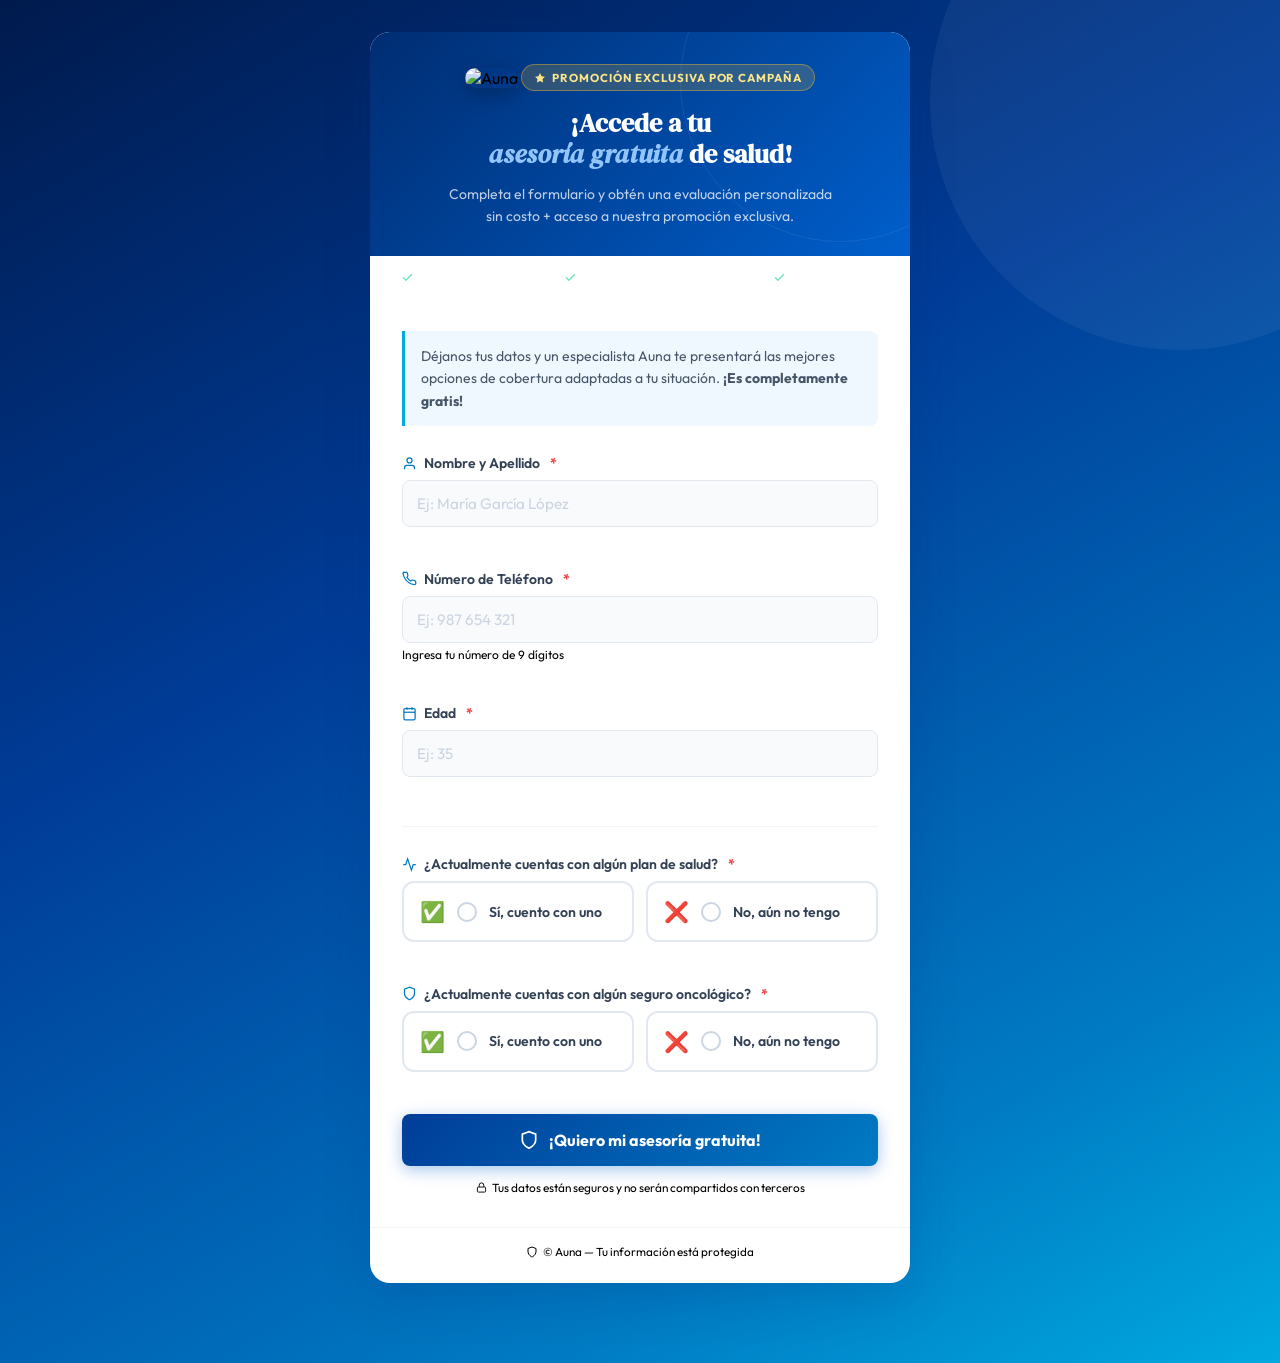
==== commit 817e0cac: "Update encuesta.html" ====
--- a/encuesta.html
+++ b/encuesta.html
@@ -197,6 +197,13 @@
 
     .field-label svg { width: 15px; height: 15px; color: var(--blue-500); flex-shrink: 0; }
 
+    /* NUEVA CLASE: Asterisco requerido */
+    .required-asterisk {
+      color: var(--red-500);
+      margin-left: 3px;
+      font-weight: 700;
+    }
+
     input[type="text"],
     input[type="tel"] {
       width: 100%;
@@ -494,7 +501,7 @@
       <div class="field-group">
         <label class="field-label" for="s-nombre">
           <svg viewBox="0 0 24 24" fill="none" stroke="currentColor" stroke-width="2"><path d="M20 21v-2a4 4 0 0 0-4-4H8a4 4 0 0 0-4 4v2"/><circle cx="12" cy="7" r="4"/></svg>
-          Nombre y Apellido
+          Nombre y Apellido <span class="required-asterisk">*</span>
         </label>
         <input type="text" id="s-nombre" placeholder="Ej: María García López" autocomplete="name">
         <span class="field-error" id="err-s-nombre"></span>
@@ -503,9 +510,9 @@
       <div class="field-group">
         <label class="field-label" for="s-telefono">
           <svg viewBox="0 0 24 24" fill="none" stroke="currentColor" stroke-width="2"><path d="M22 16.92v3a2 2 0 0 1-2.18 2 19.79 19.79 0 0 1-8.63-3.07A19.5 19.5 0 0 1 4.69 12a19.79 19.79 0 0 1-3.07-8.67A2 2 0 0 1 3.62 2h3a2 2 0 0 1 2 1.72c.127.96.361 1.903.7 2.81a2 2 0 0 1-.45 2.11L7.91 9.91a16 16 0 0 0 6.18 6.18l1.07-1.07a2 2 0 0 1 2.11-.45c.907.339 1.85.573 2.81.7A2 2 0 0 1 22 16.92z"/></svg>
-          Número de Teléfono
+          Número de Teléfono <span class="required-asterisk">*</span>
         </label>
-        <input type="tel" id="s-telefono" placeholder="Ej: 987654321" maxlength="9" inputmode="numeric" autocomplete="tel">
+        <input type="tel" id="s-telefono" placeholder="Ej: 987 654 321" maxlength="11" inputmode="numeric" autocomplete="tel">
         <span class="field-hint">Ingresa tu número de 9 dígitos</span>
         <span class="field-error" id="err-s-telefono"></span>
       </div>
@@ -513,7 +520,7 @@
       <div class="field-group">
         <label class="field-label" for="s-edad">
           <svg viewBox="0 0 24 24" fill="none" stroke="currentColor" stroke-width="2"><rect x="3" y="4" width="18" height="18" rx="2"/><line x1="16" y1="2" x2="16" y2="6"/><line x1="8" y1="2" x2="8" y2="6"/><line x1="3" y1="10" x2="21" y2="10"/></svg>
-          Edad
+          Edad <span class="required-asterisk">*</span>
         </label>
         <input type="tel" id="s-edad" placeholder="Ej: 35" maxlength="3" inputmode="numeric">
         <span class="field-error" id="err-s-edad"></span>
@@ -524,7 +531,7 @@
       <div class="field-group">
         <label class="field-label">
           <svg viewBox="0 0 24 24" fill="none" stroke="currentColor" stroke-width="2"><path d="M22 12h-4l-3 9L9 3l-3 9H2"/></svg>
-          ¿Actualmente cuentas con algún plan de salud?
+          ¿Actualmente cuentas con algún plan de salud? <span class="required-asterisk">*</span>
         </label>
         <div class="options-grid" id="opts-plan">
           <button class="option-card" type="button" onclick="selectOpcion('plan', 'Sí', this)">
@@ -544,7 +551,7 @@
       <div class="field-group">
         <label class="field-label">
           <svg viewBox="0 0 24 24" fill="none" stroke="currentColor" stroke-width="2"><path d="M12 22s8-4 8-10V5l-8-3-8 3v7c0 6 8 10 8 10z"/></svg>
-          ¿Actualmente cuentas con algún seguro oncológico?
+          ¿Actualmente cuentas con algún seguro oncológico? <span class="required-asterisk">*</span>
         </label>
         <div class="options-grid" id="opts-seguro">
           <button class="option-card" type="button" onclick="selectOpcion('seguro', 'Sí', this)">
@@ -599,7 +606,6 @@
   const SUPABASE_URL = 'https://xqjhywbhwrmffkmvkxki.supabase.co'; // REEMPLAZAR
   const SUPABASE_KEY = 'eyJhbGciOiJIUzI1NiIsInR5cCI6IkpXVCJ9.eyJpc3MiOiJzdXBhYmFzZSIsInJlZiI6Inhxamh5d2Jod3JtZmZrbXZreGtpIiwicm9sZSI6ImFub24iLCJpYXQiOjE3NzY3OTQzNzgsImV4cCI6MjA5MjM3MDM3OH0.4RRSC4gOCnZTuRC0HI6JEhr301xFRiFmYhFpiKxHG2M'; // REEMPLAZAR
   
-  // SOLUCIÓN DE CONFLICTO: Cambiamos a supabaseClient
   const supabaseClient = window.supabase.createClient(SUPABASE_URL, SUPABASE_KEY);
 
   const USUARIO = decodeURIComponent(new URLSearchParams(window.location.search).get("u") || "encuesta");
@@ -607,19 +613,36 @@
   let planSeleccionado   = null;
   let seguroSeleccionado = null;
 
+  // Lógica para formatear el teléfono con espacios
+  const sTelefonoInput = document.getElementById("s-telefono");
+  if (sTelefonoInput) {
+    sTelefonoInput.addEventListener("input", function() {
+      let val = this.value.replace(/\D/g, "");
+      let formatted = "";
+      if (val.length > 0) formatted += val.substring(0, 3);
+      if (val.length > 3) formatted += " " + val.substring(3, 6);
+      if (val.length > 6) formatted += " " + val.substring(6, 9);
+      this.value = formatted;
+    });
+    sTelefonoInput.addEventListener("keydown", (e) => {
+      const allowed = ["Backspace","Delete","ArrowLeft","ArrowRight","Tab","Home","End"];
+      if (!allowed.includes(e.key) && !/^\d$/.test(e.key)) e.preventDefault();
+    });
+  }
+
   function soloDigitos(id, max) {
     const el = document.getElementById(id);
+    if (!el) return;
     el.addEventListener("input",   () => { el.value = el.value.replace(/\D/g, "").slice(0, max); });
     el.addEventListener("keydown", (e) => {
       if (!["Backspace","Delete","ArrowLeft","ArrowRight","Tab","Home","End"].includes(e.key) && !/^\d$/.test(e.key))
         e.preventDefault();
     });
   }
-  soloDigitos("s-telefono", 9);
   soloDigitos("s-edad", 3);
 
   ["s-nombre","s-telefono","s-edad"].forEach(id => {
-    document.getElementById(id).addEventListener("input", () => {
+    document.getElementById(id)?.addEventListener("input", () => {
       document.getElementById(id).classList.remove("invalid");
       document.getElementById("err-" + id).textContent = "";
     });
@@ -642,8 +665,8 @@
       document.getElementById("err-s-nombre").textContent = "Ingresa tu nombre completo";
       ok = false;
     }
-    const tel = document.getElementById("s-telefono").value;
-    if (!/^\d{9}$/.test(tel)) {
+    const tel = document.getElementById("s-telefono").value.replace(/\s/g, ""); // Removemos los espacios para contar
+    if (tel.length !== 9) {
       document.getElementById("s-telefono").classList.add("invalid");
       document.getElementById("err-s-telefono").textContent = "El teléfono debe tener exactamente 9 dígitos";
       ok = false;
@@ -683,7 +706,7 @@
     btn.disabled = true;
     btn.innerHTML = `<span class="spinner"></span> Enviando...`;
 
-    // Usando String() explícito para asegurar perfecta inserción en la BD
+    // Limpiamos los espacios del teléfono al enviar
     const datos = {
       usuario:     String(USUARIO),
       fecha:       String(fechaLima()),
@@ -716,722 +739,3 @@
 </script>
 </body>
 </html>
-
-<!DOCTYPE html>
-<html lang="es">
-<head>
-  <meta charset="UTF-8">
-  <meta name="viewport" content="width=device-width, initial-scale=1.0">
-  <title>Asesoría Gratuita de Salud — Auna</title>
-  <link rel="preconnect" href="https://fonts.googleapis.com">
-  <link rel="preconnect" href="https://fonts.gstatic.com" crossorigin>
-  <link href="https://fonts.googleapis.com/css2?family=Outfit:wght@300;400;500;600;700&family=DM+Serif+Display:ital@0;1&display=swap" rel="stylesheet">
-  
-  <script src="https://cdn.jsdelivr.net/npm/@supabase/supabase-js@2"></script>
-  
-  <style>
-    :root {
-      --blue-900: #001a4d;
-      --blue-800: #002d72;
-      --blue-700: #003d99;
-      --blue-600: #005fcc;
-      --blue-500: #007bc3;
-      --blue-400: #00a9e0;
-      --blue-100: #e8f4fd;
-      --blue-50:  #f0f8ff;
-      --slate-900: #0f172a;
-      --slate-700: #334155;
-      --slate-600: #475569;
-      --slate-500: #64748b;
-      --slate-300: #cbd5e1;
-      --slate-200: #e2e8f0;
-      --slate-100: #f1f5f9;
-      --slate-50:  #f8fafc;
-      --green-600: #059669;
-      --green-500: #10b981;
-      --green-100: #d1fae5;
-      --red-500:   #ef4444;
-      --red-100:   #fee2e2;
-      --white: #ffffff;
-      --shadow-lg: 0 16px 48px rgba(0,45,114,0.18);
-      --radius-sm: 8px;
-      --radius-md: 12px;
-      --radius-lg: 20px;
-      --transition: 0.2s cubic-bezier(0.4,0,0.2,1);
-    }
-
-    *, *::before, *::after { box-sizing: border-box; margin: 0; padding: 0; }
-
-    body {
-      font-family: 'Outfit', sans-serif;
-      min-height: 100vh;
-      background: linear-gradient(150deg, var(--blue-900) 0%, var(--blue-700) 40%, var(--blue-500) 80%, var(--blue-400) 100%);
-      display: flex;
-      align-items: flex-start;
-      justify-content: center;
-      padding: 2rem 1rem 5rem;
-      -webkit-font-smoothing: antialiased;
-      position: relative;
-      overflow-x: hidden;
-    }
-
-    body::before {
-      content: '';
-      position: fixed;
-      width: 500px; height: 500px;
-      top: -150px; right: -150px;
-      border-radius: 50%;
-      background: rgba(255,255,255,0.05);
-      pointer-events: none;
-    }
-
-    /* ── CARD ── */
-    .survey-card {
-      background: var(--white);
-      border-radius: var(--radius-lg);
-      box-shadow: var(--shadow-lg);
-      width: 100%;
-      max-width: 540px;
-      overflow: hidden;
-      animation: fadeUp 0.5s ease both;
-      position: relative;
-      z-index: 1;
-    }
-
-    /* ── HEADER ── */
-    .survey-header {
-      background: linear-gradient(135deg, var(--blue-800) 0%, var(--blue-600) 100%);
-      padding: 2rem 2rem 1.75rem;
-      text-align: center;
-      position: relative;
-      overflow: hidden;
-    }
-
-    .survey-header::before {
-      content: '';
-      position: absolute;
-      width: 320px; height: 320px;
-      border-radius: 50%;
-      border: 1px solid rgba(255,255,255,0.08);
-      top: -110px; right: -90px;
-      pointer-events: none;
-    }
-
-    .survey-logo {
-      width: 80px;
-      border-radius: 10px;
-      margin-bottom: 1.25rem;
-      box-shadow: 0 6px 20px rgba(0,0,0,0.25);
-      position: relative; z-index: 1;
-    }
-
-    .promo-badge {
-      display: inline-flex;
-      align-items: center;
-      gap: 6px;
-      background: rgba(251,191,36,0.18);
-      border: 1px solid rgba(251,191,36,0.40);
-      color: #fde68a;
-      font-size: 0.72rem;
-      font-weight: 700;
-      letter-spacing: 0.08em;
-      text-transform: uppercase;
-      padding: 5px 12px;
-      border-radius: 100px;
-      margin-bottom: 1rem;
-      position: relative; z-index: 1;
-    }
-
-    .promo-badge svg { width: 12px; height: 12px; fill: #fde68a; flex-shrink: 0; }
-
-    .survey-header h1 {
-      font-family: 'DM Serif Display', serif;
-      font-size: 1.65rem;
-      color: white;
-      line-height: 1.2;
-      margin-bottom: 0.75rem;
-      position: relative; z-index: 1;
-    }
-
-    .survey-header h1 em { font-style: italic; color: #93c5fd; }
-
-    .survey-header p {
-      font-size: 0.875rem;
-      color: rgba(255,255,255,0.75);
-      line-height: 1.6;
-      position: relative; z-index: 1;
-    }
-
-    /* Beneficios strip */
-    .benefits-bar {
-      background: rgba(255,255,255,0.10);
-      backdrop-filter: blur(8px);
-      border-top: 1px solid rgba(255,255,255,0.12);
-      padding: 0.85rem 1.5rem;
-      display: flex;
-      align-items: center;
-      justify-content: center;
-      gap: 1.25rem;
-      flex-wrap: wrap;
-    }
-
-    .benefit-item {
-      display: flex;
-      align-items: center;
-      gap: 5px;
-      font-size: 0.76rem;
-      font-weight: 600;
-      color: rgba(255,255,255,0.90);
-      white-space: nowrap;
-    }
-
-    .benefit-item svg { width: 13px; height: 13px; color: #6ee7b7; flex-shrink: 0; }
-
-    /* ── FORM BODY ── */
-    .survey-body { padding: 2rem; }
-
-    .form-intro {
-      font-size: 0.875rem;
-      color: var(--slate-600);
-      line-height: 1.6;
-      margin-bottom: 1.75rem;
-      padding: 0.875rem 1rem;
-      background: var(--blue-50);
-      border-left: 3px solid var(--blue-400);
-      border-radius: 0 var(--radius-sm) var(--radius-sm) 0;
-    }
-
-    /* ── FIELDS ── */
-    .field-group { margin-bottom: 1.35rem; }
-
-    .field-label {
-      display: flex;
-      align-items: center;
-      gap: 7px;
-      font-size: 0.875rem;
-      font-weight: 600;
-      color: var(--slate-700);
-      margin-bottom: 8px;
-    }
-
-    .field-label svg { width: 15px; height: 15px; color: var(--blue-500); flex-shrink: 0; }
-
-    input[type="text"],
-    input[type="tel"] {
-      width: 100%;
-      font-family: 'Outfit', sans-serif;
-      font-size: 0.95rem;
-      color: var(--slate-900);
-      font-weight: 500;
-      background: var(--slate-50);
-      border: 1.5px solid var(--slate-200);
-      border-radius: var(--radius-sm);
-      padding: 13px 14px;
-      outline: none;
-      transition: border-color var(--transition), box-shadow var(--transition), background var(--transition);
-      -webkit-appearance: none;
-    }
-
-    input::placeholder {
-      color: var(--slate-300);
-      font-weight: 400;
-    }
-
-    input:not(:placeholder-shown) {
-      color: var(--slate-900);
-      font-weight: 500;
-    }
-
-    input:focus {
-      border-color: var(--blue-500);
-      background: var(--white);
-      box-shadow: 0 0 0 3px rgba(0,123,195,0.12);
-    }
-
-    input.invalid {
-      border-color: var(--red-500);
-      box-shadow: 0 0 0 3px rgba(239,68,68,0.10);
-    }
-
-    .field-hint {
-      display: block;
-      font-size: 0.75rem;
-      color: var(--slate-400);
-      margin-top: 4px;
-    }
-
-    .field-error {
-      display: block;
-      font-size: 0.78rem;
-      color: var(--red-500);
-      font-weight: 500;
-      margin-top: 5px;
-      min-height: 16px;
-    }
-
-    .form-divider {
-      height: 1px;
-      background: var(--slate-100);
-      margin: 1.75rem 0;
-    }
-
-    /* ── OPTION CARDS ── */
-    .options-grid {
-      display: grid;
-      grid-template-columns: 1fr 1fr;
-      gap: 0.75rem;
-    }
-
-    .option-card {
-      border: 2px solid var(--slate-200);
-      border-radius: var(--radius-md);
-      padding: 1rem;
-      cursor: pointer;
-      transition: all var(--transition);
-      display: flex;
-      align-items: center;
-      gap: 0.75rem;
-      background: var(--white);
-      font-family: 'Outfit', sans-serif;
-      text-align: left;
-      width: 100%;
-    }
-
-    .option-card:hover { border-color: var(--blue-400); background: var(--blue-50); }
-
-    .option-card.selected {
-      border-color: var(--blue-600);
-      background: var(--blue-50);
-      box-shadow: 0 0 0 3px rgba(0,95,204,0.10);
-    }
-
-    .option-radio {
-      width: 20px; height: 20px;
-      border: 2px solid var(--slate-300);
-      border-radius: 50%;
-      flex-shrink: 0;
-      display: flex;
-      align-items: center;
-      justify-content: center;
-      transition: all var(--transition);
-    }
-
-    .option-card.selected .option-radio { border-color: var(--blue-600); background: var(--blue-600); }
-
-    .option-radio-dot {
-      width: 8px; height: 8px;
-      background: white;
-      border-radius: 50%;
-      opacity: 0;
-      transition: opacity var(--transition);
-    }
-
-    .option-card.selected .option-radio-dot { opacity: 1; }
-
-    .option-emoji { font-size: 1.25rem; flex-shrink: 0; }
-
-    .option-text { font-size: 0.88rem; font-weight: 600; color: var(--slate-700); line-height: 1.3; }
-    .option-card.selected .option-text { color: var(--blue-800); }
-
-    /* ── SUBMIT ── */
-    .btn-submit {
-      width: 100%;
-      background: linear-gradient(135deg, var(--blue-700), var(--blue-500));
-      color: white;
-      border: none;
-      border-radius: var(--radius-sm);
-      padding: 16px 20px;
-      font-family: 'Outfit', sans-serif;
-      font-size: 1rem;
-      font-weight: 700;
-      cursor: pointer;
-      display: flex;
-      align-items: center;
-      justify-content: center;
-      gap: 10px;
-      transition: all var(--transition);
-      box-shadow: 0 4px 16px rgba(0,95,204,0.35);
-      margin-top: 0.5rem;
-    }
-
-    .btn-submit svg { width: 20px; height: 20px; }
-    .btn-submit:hover:not(:disabled) { transform: translateY(-1px); box-shadow: 0 6px 22px rgba(0,95,204,0.45); }
-    .btn-submit:disabled { opacity: 0.65; cursor: not-allowed; transform: none; }
-
-    .submit-note {
-      text-align: center;
-      font-size: 0.74rem;
-      color: var(--slate-400);
-      margin-top: 0.875rem;
-      display: flex;
-      align-items: center;
-      justify-content: center;
-      gap: 5px;
-    }
-
-    .submit-note svg { width: 11px; height: 11px; }
-
-    .spinner {
-      width: 18px; height: 18px;
-      border: 2px solid rgba(255,255,255,0.4);
-      border-top-color: white;
-      border-radius: 50%;
-      animation: spin 0.7s linear infinite;
-      flex-shrink: 0;
-    }
-
-    /* ── SUCCESS ── */
-    #screen-success {
-      display: none;
-      padding: 3rem 2rem;
-      text-align: center;
-      animation: fadeUp 0.5s ease;
-    }
-
-    .success-icon {
-      width: 80px; height: 80px;
-      background: var(--green-100);
-      border-radius: 50%;
-      display: flex;
-      align-items: center;
-      justify-content: center;
-      margin: 0 auto 1.5rem;
-      animation: popIn 0.4s cubic-bezier(0.34,1.56,0.64,1) both;
-    }
-
-    .success-icon svg { width: 40px; height: 40px; color: var(--green-600); }
-
-    #screen-success h2 {
-      font-family: 'DM Serif Display', serif;
-      font-size: 1.65rem;
-      color: var(--blue-800);
-      margin-bottom: 0.5rem;
-    }
-
-    #screen-success .success-lead {
-      font-size: 1rem;
-      font-weight: 600;
-      color: var(--blue-600);
-      margin-bottom: 0.875rem;
-    }
-
-    #screen-success p {
-      font-size: 0.9rem;
-      color: var(--slate-500);
-      line-height: 1.65;
-    }
-
-    .success-badge {
-      display: inline-flex;
-      align-items: center;
-      gap: 6px;
-      background: var(--green-100);
-      border: 1px solid #6ee7b7;
-      color: var(--green-600);
-      font-size: 0.8rem;
-      font-weight: 700;
-      padding: 7px 16px;
-      border-radius: 100px;
-      margin-top: 1.5rem;
-    }
-
-    .success-badge svg { width: 14px; height: 14px; }
-
-    /* ── FOOTER ── */
-    .survey-footer {
-      padding: 1rem 2rem 1.5rem;
-      text-align: center;
-      font-size: 0.73rem;
-      color: var(--slate-400);
-      border-top: 1px solid var(--slate-100);
-      display: flex;
-      align-items: center;
-      justify-content: center;
-      gap: 5px;
-    }
-
-    .survey-footer svg { width: 12px; height: 12px; }
-
-    /* ── ANIMATIONS ── */
-    @keyframes fadeUp {
-      from { opacity: 0; transform: translateY(20px); }
-      to   { opacity: 1; transform: translateY(0); }
-    }
-    @keyframes spin { to { transform: rotate(360deg); } }
-    @keyframes popIn {
-      from { opacity: 0; transform: scale(0.5); }
-      to   { opacity: 1; transform: scale(1); }
-    }
-
-    @media (max-width: 480px) {
-      body { padding: 1rem 0.75rem 4rem; }
-      .survey-header { padding: 1.5rem 1.25rem 1.25rem; }
-      .survey-body { padding: 1.5rem 1.25rem; }
-      .benefits-bar { gap: 0.75rem; padding: 0.75rem 1rem; }
-      .options-grid { grid-template-columns: 1fr; }
-      #screen-success { padding: 2.5rem 1.25rem; }
-    }
-  </style>
-</head>
-<body>
-
-<div class="survey-card">
-
-  <div class="survey-header">
-    <img src="https://res.cloudinary.com/dwxiuavqd/image/upload/v1774998253/468951353_1098106335437147_8489372296479282912_n_insezr.jpg"
-         alt="Auna" class="survey-logo">
-    <div class="promo-badge">
-      <svg viewBox="0 0 24 24"><path d="M12 2l3.09 6.26L22 9.27l-5 4.87 1.18 6.88L12 17.77l-6.18 3.25L7 14.14 2 9.27l6.91-1.01L12 2z"/></svg>
-      Promoción exclusiva por campaña
-    </div>
-    <h1>¡Accede a tu<br><em>asesoría gratuita</em> de salud!</h1>
-    <p>Completa el formulario y obtén una evaluación personalizada<br>sin costo + acceso a nuestra promoción exclusiva.</p>
-  </div>
-
-  <div class="benefits-bar">
-    <div class="benefit-item">
-      <svg viewBox="0 0 24 24" fill="none" stroke="currentColor" stroke-width="2.5"><polyline points="20 6 9 17 4 12"/></svg>
-      Asesoría 100% gratuita
-    </div>
-    <div class="benefit-item">
-      <svg viewBox="0 0 24 24" fill="none" stroke="currentColor" stroke-width="2.5"><polyline points="20 6 9 17 4 12"/></svg>
-      Promoción por tiempo limitado
-    </div>
-    <div class="benefit-item">
-      <svg viewBox="0 0 24 24" fill="none" stroke="currentColor" stroke-width="2.5"><polyline points="20 6 9 17 4 12"/></svg>
-      Sin compromiso
-    </div>
-  </div>
-
-  <div id="survey-body">
-    <div class="survey-body">
-
-      <p class="form-intro">
-        Déjanos tus datos y un especialista Auna te presentará las mejores opciones de cobertura adaptadas a tu situación. <strong>¡Es completamente gratis!</strong>
-      </p>
-
-      <div class="field-group">
-        <label class="field-label" for="s-nombre">
-          <svg viewBox="0 0 24 24" fill="none" stroke="currentColor" stroke-width="2"><path d="M20 21v-2a4 4 0 0 0-4-4H8a4 4 0 0 0-4 4v2"/><circle cx="12" cy="7" r="4"/></svg>
-          Nombre y Apellido
-        </label>
-        <input type="text" id="s-nombre" placeholder="Ej: María García López" autocomplete="name">
-        <span class="field-error" id="err-s-nombre"></span>
-      </div>
-
-      <div class="field-group">
-        <label class="field-label" for="s-telefono">
-          <svg viewBox="0 0 24 24" fill="none" stroke="currentColor" stroke-width="2"><path d="M22 16.92v3a2 2 0 0 1-2.18 2 19.79 19.79 0 0 1-8.63-3.07A19.5 19.5 0 0 1 4.69 12a19.79 19.79 0 0 1-3.07-8.67A2 2 0 0 1 3.62 2h3a2 2 0 0 1 2 1.72c.127.96.361 1.903.7 2.81a2 2 0 0 1-.45 2.11L7.91 9.91a16 16 0 0 0 6.18 6.18l1.07-1.07a2 2 0 0 1 2.11-.45c.907.339 1.85.573 2.81.7A2 2 0 0 1 22 16.92z"/></svg>
-          Número de Teléfono
-        </label>
-        <input type="tel" id="s-telefono" placeholder="Ej: 987654321" maxlength="9" inputmode="numeric" autocomplete="tel">
-        <span class="field-hint">Ingresa tu número de 9 dígitos</span>
-        <span class="field-error" id="err-s-telefono"></span>
-      </div>
-
-      <div class="field-group">
-        <label class="field-label" for="s-edad">
-          <svg viewBox="0 0 24 24" fill="none" stroke="currentColor" stroke-width="2"><rect x="3" y="4" width="18" height="18" rx="2"/><line x1="16" y1="2" x2="16" y2="6"/><line x1="8" y1="2" x2="8" y2="6"/><line x1="3" y1="10" x2="21" y2="10"/></svg>
-          Edad
-        </label>
-        <input type="tel" id="s-edad" placeholder="Ej: 35" maxlength="3" inputmode="numeric">
-        <span class="field-error" id="err-s-edad"></span>
-      </div>
-
-      <div class="form-divider"></div>
-
-      <div class="field-group">
-        <label class="field-label">
-          <svg viewBox="0 0 24 24" fill="none" stroke="currentColor" stroke-width="2"><path d="M22 12h-4l-3 9L9 3l-3 9H2"/></svg>
-          ¿Actualmente cuentas con algún plan de salud?
-        </label>
-        <div class="options-grid" id="opts-plan">
-          <button class="option-card" type="button" onclick="selectOpcion('plan', 'Sí', this)">
-            <span class="option-emoji">✅</span>
-            <div class="option-radio"><div class="option-radio-dot"></div></div>
-            <span class="option-text">Sí, cuento con uno</span>
-          </button>
-          <button class="option-card" type="button" onclick="selectOpcion('plan', 'No', this)">
-            <span class="option-emoji">❌</span>
-            <div class="option-radio"><div class="option-radio-dot"></div></div>
-            <span class="option-text">No, aún no tengo</span>
-          </button>
-        </div>
-        <span class="field-error" id="err-plan"></span>
-      </div>
-
-      <div class="field-group">
-        <label class="field-label">
-          <svg viewBox="0 0 24 24" fill="none" stroke="currentColor" stroke-width="2"><path d="M12 22s8-4 8-10V5l-8-3-8 3v7c0 6 8 10 8 10z"/></svg>
-          ¿Actualmente cuentas con algún seguro oncológico?
-        </label>
-        <div class="options-grid" id="opts-seguro">
-          <button class="option-card" type="button" onclick="selectOpcion('seguro', 'Sí', this)">
-            <span class="option-emoji">✅</span>
-            <div class="option-radio"><div class="option-radio-dot"></div></div>
-            <span class="option-text">Sí, cuento con uno</span>
-          </button>
-          <button class="option-card" type="button" onclick="selectOpcion('seguro', 'No', this)">
-            <span class="option-emoji">❌</span>
-            <div class="option-radio"><div class="option-radio-dot"></div></div>
-            <span class="option-text">No, aún no tengo</span>
-          </button>
-        </div>
-        <span class="field-error" id="err-seguro"></span>
-      </div>
-
-      <button class="btn-submit" id="btn-submit" type="button" onclick="enviarEncuesta()">
-        <svg viewBox="0 0 24 24" fill="none" stroke="currentColor" stroke-width="2"><path d="M12 22s8-4 8-10V5l-8-3-8 3v7c0 6 8 10 8 10z"/></svg>
-        ¡Quiero mi asesoría gratuita!
-      </button>
-
-      <p class="submit-note">
-        <svg viewBox="0 0 24 24" fill="none" stroke="currentColor" stroke-width="2"><rect x="3" y="11" width="18" height="11" rx="2"/><path d="M7 11V7a5 5 0 0 1 10 0v4"/></svg>
-        Tus datos están seguros y no serán compartidos con terceros
-      </p>
-
-    </div>
-  </div>
-
-  <div id="screen-success">
-    <div class="success-icon">
-      <svg viewBox="0 0 24 24" fill="none" stroke="currentColor" stroke-width="2.5"><path d="M22 11.08V12a10 10 0 1 1-5.93-9.14"/><polyline points="22 4 12 14.01 9 11.01"/></svg>
-    </div>
-    <h2>¡Registro exitoso!</h2>
-    <p class="success-lead">Ya estás participando de la promoción exclusiva Auna.</p>
-    <p>Un especialista se comunicará contigo para brindarte tu <strong>asesoría gratuita de salud</strong> y presentarte las mejores opciones de cobertura para ti y tu familia.</p>
-    <div class="success-badge">
-      <svg viewBox="0 0 24 24" fill="none" stroke="currentColor" stroke-width="2.5"><polyline points="20 6 9 17 4 12"/></svg>
-      ¡Beneficio activado con éxito!
-    </div>
-  </div>
-
-  <div class="survey-footer">
-    <svg viewBox="0 0 24 24" fill="none" stroke="currentColor" stroke-width="2"><path d="M12 22s8-4 8-10V5l-8-3-8 3v7c0 6 8 10 8 10z"/></svg>
-    © Auna — Tu información está protegida
-  </div>
-
-</div>
-
-<script>
-  // ─── CONFIGURACIÓN DE SUPABASE ───
-  const SUPABASE_URL = 'https://xqjhywbhwrmffkmvkxki.supabase.co'; // REEMPLAZAR
-  const SUPABASE_KEY = 'eyJhbGciOiJIUzI1NiIsInR5cCI6IkpXVCJ9.eyJpc3MiOiJzdXBhYmFzZSIsInJlZiI6Inhxamh5d2Jod3JtZmZrbXZreGtpIiwicm9sZSI6ImFub24iLCJpYXQiOjE3NzY3OTQzNzgsImV4cCI6MjA5MjM3MDM3OH0.4RRSC4gOCnZTuRC0HI6JEhr301xFRiFmYhFpiKxHG2M'; // REEMPLAZAR
-  
-  // SOLUCIÓN DE CONFLICTO: Cambiamos a supabaseClient
-  const supabaseClient = window.supabase.createClient(SUPABASE_URL, SUPABASE_KEY);
-
-  const USUARIO = decodeURIComponent(new URLSearchParams(window.location.search).get("u") || "encuesta");
-
-  let planSeleccionado   = null;
-  let seguroSeleccionado = null;
-
-  function soloDigitos(id, max) {
-    const el = document.getElementById(id);
-    el.addEventListener("input",   () => { el.value = el.value.replace(/\D/g, "").slice(0, max); });
-    el.addEventListener("keydown", (e) => {
-      if (!["Backspace","Delete","ArrowLeft","ArrowRight","Tab","Home","End"].includes(e.key) && !/^\d$/.test(e.key))
-        e.preventDefault();
-    });
-  }
-  soloDigitos("s-telefono", 9);
-  soloDigitos("s-edad", 3);
-
-  ["s-nombre","s-telefono","s-edad"].forEach(id => {
-    document.getElementById(id).addEventListener("input", () => {
-      document.getElementById(id).classList.remove("invalid");
-      document.getElementById("err-" + id).textContent = "";
-    });
-  });
-
-  function selectOpcion(campo, valor, btn) {
-    const grupoId = campo === "plan" ? "opts-plan" : "opts-seguro";
-    document.querySelectorAll("#" + grupoId + " .option-card").forEach(c => c.classList.remove("selected"));
-    btn.classList.add("selected");
-    if (campo === "plan")   planSeleccionado   = valor;
-    if (campo === "seguro") seguroSeleccionado = valor;
-    document.getElementById("err-" + campo).textContent = "";
-  }
-
-  function validar() {
-    let ok = true;
-    const nombre = document.getElementById("s-nombre").value.trim();
-    if (nombre.length < 3) {
-      document.getElementById("s-nombre").classList.add("invalid");
-      document.getElementById("err-s-nombre").textContent = "Ingresa tu nombre completo";
-      ok = false;
-    }
-    const tel = document.getElementById("s-telefono").value;
-    if (!/^\d{9}$/.test(tel)) {
-      document.getElementById("s-telefono").classList.add("invalid");
-      document.getElementById("err-s-telefono").textContent = "El teléfono debe tener exactamente 9 dígitos";
-      ok = false;
-    }
-    const edad = parseInt(document.getElementById("s-edad").value, 10);
-    if (!edad || edad < 1 || edad > 120) {
-      document.getElementById("s-edad").classList.add("invalid");
-      document.getElementById("err-s-edad").textContent = "Ingresa una edad válida (1–120)";
-      ok = false;
-    }
-    if (!planSeleccionado) { document.getElementById("err-plan").textContent = "Por favor selecciona una opción"; ok = false; }
-    if (!seguroSeleccionado) { document.getElementById("err-seguro").textContent = "Por favor selecciona una opción"; ok = false; }
-    return ok;
-  }
-
-  // Exactamente el mismo formato de fecha de "Nuevo Lead"
-  function fechaLima() {
-    const now = new Date();
-    const parts = new Intl.DateTimeFormat("en-US", {
-      timeZone: "America/Lima",
-      day:    "2-digit", month:  "2-digit", year:   "numeric",
-      hour:   "numeric", minute: "2-digit", hour12: true,
-    }).formatToParts(now);
-    const get = (t) => parts.find(p => p.type === t)?.value ?? "";
-    const ampm = get("dayPeriod").toLowerCase();
-    return `${get("day")}/${get("month")}/${get("year")} ${get("hour")}:${get("minute")} ${ampm}`;
-  }
-
-  async function enviarEncuesta() {
-    if (!validar()) {
-      const firstErr = document.querySelector(".invalid");
-      if (firstErr) firstErr.scrollIntoView({ behavior: "smooth", block: "center" });
-      return;
-    }
-
-    const btn = document.getElementById("btn-submit");
-    btn.disabled = true;
-    btn.innerHTML = `<span class="spinner"></span> Enviando...`;
-
-    // Usando String() explícito para asegurar perfecta inserción en la BD
-    const datos = {
-      usuario:     String(USUARIO),
-      fecha:       String(fechaLima()),
-      nombre:      String(document.getElementById("s-nombre").value.trim()),
-      telefono:    String(document.getElementById("s-telefono").value.replace(/\s/g, "")),
-      edad:        String(document.getElementById("s-edad").value),
-      producto:    "",
-      temperatura: "",
-      referencia:  "",
-      comentarios: String(`Plan de salud: ${planSeleccionado}. Seguro oncológico: ${seguroSeleccionado}.`),
-    };
-
-    try {
-      const { error } = await supabaseClient.from('leads').insert([datos]);
-      if (error) {
-        console.error("Detalles DB (Encuesta):", error);
-        throw error;
-      }
-
-      document.getElementById("survey-body").style.display   = "none";
-      document.getElementById("screen-success").style.display = "block";
-      window.scrollTo({ top: 0, behavior: "smooth" });
-
-    } catch (err) {
-      btn.disabled = false;
-      btn.innerHTML = `<svg viewBox="0 0 24 24" fill="none" stroke="currentColor" stroke-width="2"><path d="M12 22s8-4 8-10V5l-8-3-8 3v7c0 6 8 10 8 10z"/></svg> ¡Quiero mi asesoría gratuita!`;
-      alert("Hubo un error al enviar. Por favor intenta de nuevo.");
-    }
-  }
-</script>
-</body>
-</html>
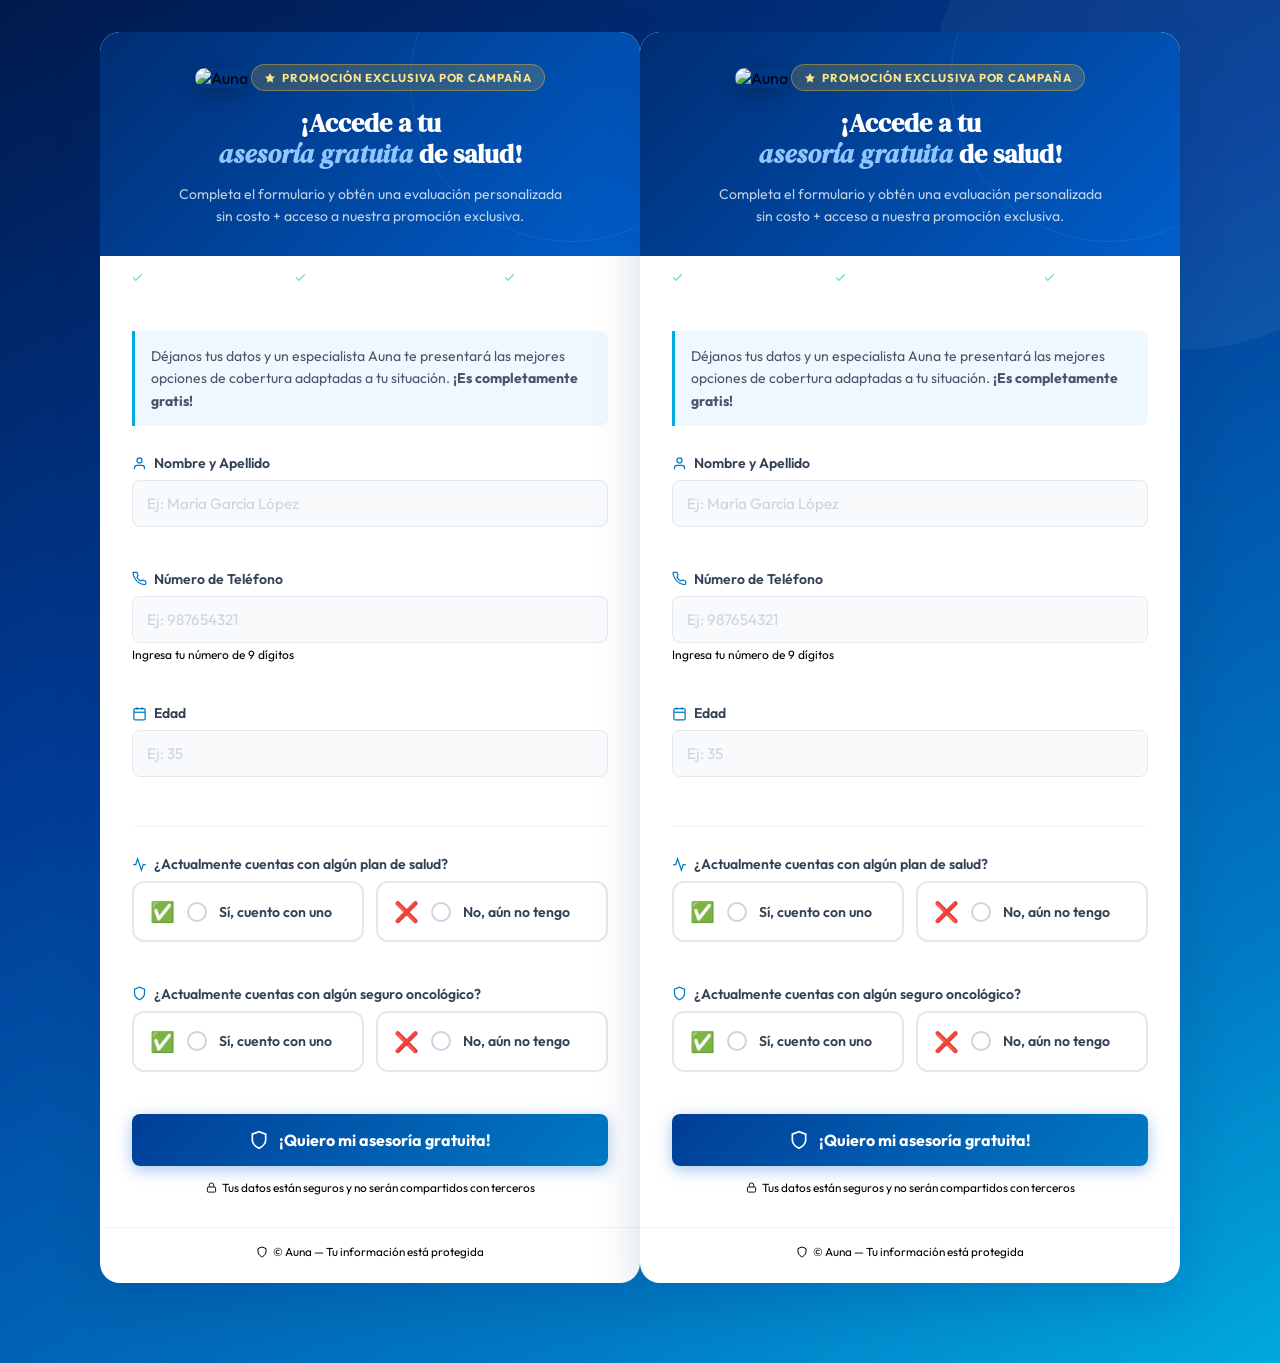
==== commit f63bfafb: "Update encuesta.html" ====
--- a/encuesta.html
+++ b/encuesta.html
@@ -197,13 +197,6 @@
 
     .field-label svg { width: 15px; height: 15px; color: var(--blue-500); flex-shrink: 0; }
 
-    /* NUEVA CLASE: Asterisco requerido */
-    .required-asterisk {
-      color: var(--red-500);
-      margin-left: 3px;
-      font-weight: 700;
-    }
-
     input[type="text"],
     input[type="tel"] {
       width: 100%;
@@ -501,7 +494,7 @@
       <div class="field-group">
         <label class="field-label" for="s-nombre">
           <svg viewBox="0 0 24 24" fill="none" stroke="currentColor" stroke-width="2"><path d="M20 21v-2a4 4 0 0 0-4-4H8a4 4 0 0 0-4 4v2"/><circle cx="12" cy="7" r="4"/></svg>
-          Nombre y Apellido <span class="required-asterisk">*</span>
+          Nombre y Apellido
         </label>
         <input type="text" id="s-nombre" placeholder="Ej: María García López" autocomplete="name">
         <span class="field-error" id="err-s-nombre"></span>
@@ -510,9 +503,9 @@
       <div class="field-group">
         <label class="field-label" for="s-telefono">
           <svg viewBox="0 0 24 24" fill="none" stroke="currentColor" stroke-width="2"><path d="M22 16.92v3a2 2 0 0 1-2.18 2 19.79 19.79 0 0 1-8.63-3.07A19.5 19.5 0 0 1 4.69 12a19.79 19.79 0 0 1-3.07-8.67A2 2 0 0 1 3.62 2h3a2 2 0 0 1 2 1.72c.127.96.361 1.903.7 2.81a2 2 0 0 1-.45 2.11L7.91 9.91a16 16 0 0 0 6.18 6.18l1.07-1.07a2 2 0 0 1 2.11-.45c.907.339 1.85.573 2.81.7A2 2 0 0 1 22 16.92z"/></svg>
-          Número de Teléfono <span class="required-asterisk">*</span>
+          Número de Teléfono
         </label>
-        <input type="tel" id="s-telefono" placeholder="Ej: 987 654 321" maxlength="11" inputmode="numeric" autocomplete="tel">
+        <input type="tel" id="s-telefono" placeholder="Ej: 987654321" maxlength="9" inputmode="numeric" autocomplete="tel">
         <span class="field-hint">Ingresa tu número de 9 dígitos</span>
         <span class="field-error" id="err-s-telefono"></span>
       </div>
@@ -520,7 +513,7 @@
       <div class="field-group">
         <label class="field-label" for="s-edad">
           <svg viewBox="0 0 24 24" fill="none" stroke="currentColor" stroke-width="2"><rect x="3" y="4" width="18" height="18" rx="2"/><line x1="16" y1="2" x2="16" y2="6"/><line x1="8" y1="2" x2="8" y2="6"/><line x1="3" y1="10" x2="21" y2="10"/></svg>
-          Edad <span class="required-asterisk">*</span>
+          Edad
         </label>
         <input type="tel" id="s-edad" placeholder="Ej: 35" maxlength="3" inputmode="numeric">
         <span class="field-error" id="err-s-edad"></span>
@@ -531,7 +524,7 @@
       <div class="field-group">
         <label class="field-label">
           <svg viewBox="0 0 24 24" fill="none" stroke="currentColor" stroke-width="2"><path d="M22 12h-4l-3 9L9 3l-3 9H2"/></svg>
-          ¿Actualmente cuentas con algún plan de salud? <span class="required-asterisk">*</span>
+          ¿Actualmente cuentas con algún plan de salud?
         </label>
         <div class="options-grid" id="opts-plan">
           <button class="option-card" type="button" onclick="selectOpcion('plan', 'Sí', this)">
@@ -551,7 +544,7 @@
       <div class="field-group">
         <label class="field-label">
           <svg viewBox="0 0 24 24" fill="none" stroke="currentColor" stroke-width="2"><path d="M12 22s8-4 8-10V5l-8-3-8 3v7c0 6 8 10 8 10z"/></svg>
-          ¿Actualmente cuentas con algún seguro oncológico? <span class="required-asterisk">*</span>
+          ¿Actualmente cuentas con algún seguro oncológico?
         </label>
         <div class="options-grid" id="opts-seguro">
           <button class="option-card" type="button" onclick="selectOpcion('seguro', 'Sí', this)">
@@ -606,6 +599,7 @@
   const SUPABASE_URL = 'https://xqjhywbhwrmffkmvkxki.supabase.co'; // REEMPLAZAR
   const SUPABASE_KEY = 'eyJhbGciOiJIUzI1NiIsInR5cCI6IkpXVCJ9.eyJpc3MiOiJzdXBhYmFzZSIsInJlZiI6Inhxamh5d2Jod3JtZmZrbXZreGtpIiwicm9sZSI6ImFub24iLCJpYXQiOjE3NzY3OTQzNzgsImV4cCI6MjA5MjM3MDM3OH0.4RRSC4gOCnZTuRC0HI6JEhr301xFRiFmYhFpiKxHG2M'; // REEMPLAZAR
   
+  // SOLUCIÓN DE CONFLICTO: Cambiamos a supabaseClient
   const supabaseClient = window.supabase.createClient(SUPABASE_URL, SUPABASE_KEY);
 
   const USUARIO = decodeURIComponent(new URLSearchParams(window.location.search).get("u") || "encuesta");
@@ -613,36 +607,19 @@
   let planSeleccionado   = null;
   let seguroSeleccionado = null;
 
-  // Lógica para formatear el teléfono con espacios
-  const sTelefonoInput = document.getElementById("s-telefono");
-  if (sTelefonoInput) {
-    sTelefonoInput.addEventListener("input", function() {
-      let val = this.value.replace(/\D/g, "");
-      let formatted = "";
-      if (val.length > 0) formatted += val.substring(0, 3);
-      if (val.length > 3) formatted += " " + val.substring(3, 6);
-      if (val.length > 6) formatted += " " + val.substring(6, 9);
-      this.value = formatted;
-    });
-    sTelefonoInput.addEventListener("keydown", (e) => {
-      const allowed = ["Backspace","Delete","ArrowLeft","ArrowRight","Tab","Home","End"];
-      if (!allowed.includes(e.key) && !/^\d$/.test(e.key)) e.preventDefault();
-    });
-  }
-
   function soloDigitos(id, max) {
     const el = document.getElementById(id);
-    if (!el) return;
     el.addEventListener("input",   () => { el.value = el.value.replace(/\D/g, "").slice(0, max); });
     el.addEventListener("keydown", (e) => {
       if (!["Backspace","Delete","ArrowLeft","ArrowRight","Tab","Home","End"].includes(e.key) && !/^\d$/.test(e.key))
         e.preventDefault();
     });
   }
+  soloDigitos("s-telefono", 9);
   soloDigitos("s-edad", 3);
 
   ["s-nombre","s-telefono","s-edad"].forEach(id => {
-    document.getElementById(id)?.addEventListener("input", () => {
+    document.getElementById(id).addEventListener("input", () => {
       document.getElementById(id).classList.remove("invalid");
       document.getElementById("err-" + id).textContent = "";
     });
@@ -665,8 +642,8 @@
       document.getElementById("err-s-nombre").textContent = "Ingresa tu nombre completo";
       ok = false;
     }
-    const tel = document.getElementById("s-telefono").value.replace(/\s/g, ""); // Removemos los espacios para contar
-    if (tel.length !== 9) {
+    const tel = document.getElementById("s-telefono").value;
+    if (!/^\d{9}$/.test(tel)) {
       document.getElementById("s-telefono").classList.add("invalid");
       document.getElementById("err-s-telefono").textContent = "El teléfono debe tener exactamente 9 dígitos";
       ok = false;
@@ -706,7 +683,7 @@
     btn.disabled = true;
     btn.innerHTML = `<span class="spinner"></span> Enviando...`;
 
-    // Limpiamos los espacios del teléfono al enviar
+    // Usando String() explícito para asegurar perfecta inserción en la BD
     const datos = {
       usuario:     String(USUARIO),
       fecha:       String(fechaLima()),
@@ -739,3 +716,722 @@
 </script>
 </body>
 </html>
+
+<!DOCTYPE html>
+<html lang="es">
+<head>
+  <meta charset="UTF-8">
+  <meta name="viewport" content="width=device-width, initial-scale=1.0">
+  <title>Asesoría Gratuita de Salud — Auna</title>
+  <link rel="preconnect" href="https://fonts.googleapis.com">
+  <link rel="preconnect" href="https://fonts.gstatic.com" crossorigin>
+  <link href="https://fonts.googleapis.com/css2?family=Outfit:wght@300;400;500;600;700&family=DM+Serif+Display:ital@0;1&display=swap" rel="stylesheet">
+  
+  <script src="https://cdn.jsdelivr.net/npm/@supabase/supabase-js@2"></script>
+  
+  <style>
+    :root {
+      --blue-900: #001a4d;
+      --blue-800: #002d72;
+      --blue-700: #003d99;
+      --blue-600: #005fcc;
+      --blue-500: #007bc3;
+      --blue-400: #00a9e0;
+      --blue-100: #e8f4fd;
+      --blue-50:  #f0f8ff;
+      --slate-900: #0f172a;
+      --slate-700: #334155;
+      --slate-600: #475569;
+      --slate-500: #64748b;
+      --slate-300: #cbd5e1;
+      --slate-200: #e2e8f0;
+      --slate-100: #f1f5f9;
+      --slate-50:  #f8fafc;
+      --green-600: #059669;
+      --green-500: #10b981;
+      --green-100: #d1fae5;
+      --red-500:   #ef4444;
+      --red-100:   #fee2e2;
+      --white: #ffffff;
+      --shadow-lg: 0 16px 48px rgba(0,45,114,0.18);
+      --radius-sm: 8px;
+      --radius-md: 12px;
+      --radius-lg: 20px;
+      --transition: 0.2s cubic-bezier(0.4,0,0.2,1);
+    }
+
+    *, *::before, *::after { box-sizing: border-box; margin: 0; padding: 0; }
+
+    body {
+      font-family: 'Outfit', sans-serif;
+      min-height: 100vh;
+      background: linear-gradient(150deg, var(--blue-900) 0%, var(--blue-700) 40%, var(--blue-500) 80%, var(--blue-400) 100%);
+      display: flex;
+      align-items: flex-start;
+      justify-content: center;
+      padding: 2rem 1rem 5rem;
+      -webkit-font-smoothing: antialiased;
+      position: relative;
+      overflow-x: hidden;
+    }
+
+    body::before {
+      content: '';
+      position: fixed;
+      width: 500px; height: 500px;
+      top: -150px; right: -150px;
+      border-radius: 50%;
+      background: rgba(255,255,255,0.05);
+      pointer-events: none;
+    }
+
+    /* ── CARD ── */
+    .survey-card {
+      background: var(--white);
+      border-radius: var(--radius-lg);
+      box-shadow: var(--shadow-lg);
+      width: 100%;
+      max-width: 540px;
+      overflow: hidden;
+      animation: fadeUp 0.5s ease both;
+      position: relative;
+      z-index: 1;
+    }
+
+    /* ── HEADER ── */
+    .survey-header {
+      background: linear-gradient(135deg, var(--blue-800) 0%, var(--blue-600) 100%);
+      padding: 2rem 2rem 1.75rem;
+      text-align: center;
+      position: relative;
+      overflow: hidden;
+    }
+
+    .survey-header::before {
+      content: '';
+      position: absolute;
+      width: 320px; height: 320px;
+      border-radius: 50%;
+      border: 1px solid rgba(255,255,255,0.08);
+      top: -110px; right: -90px;
+      pointer-events: none;
+    }
+
+    .survey-logo {
+      width: 80px;
+      border-radius: 10px;
+      margin-bottom: 1.25rem;
+      box-shadow: 0 6px 20px rgba(0,0,0,0.25);
+      position: relative; z-index: 1;
+    }
+
+    .promo-badge {
+      display: inline-flex;
+      align-items: center;
+      gap: 6px;
+      background: rgba(251,191,36,0.18);
+      border: 1px solid rgba(251,191,36,0.40);
+      color: #fde68a;
+      font-size: 0.72rem;
+      font-weight: 700;
+      letter-spacing: 0.08em;
+      text-transform: uppercase;
+      padding: 5px 12px;
+      border-radius: 100px;
+      margin-bottom: 1rem;
+      position: relative; z-index: 1;
+    }
+
+    .promo-badge svg { width: 12px; height: 12px; fill: #fde68a; flex-shrink: 0; }
+
+    .survey-header h1 {
+      font-family: 'DM Serif Display', serif;
+      font-size: 1.65rem;
+      color: white;
+      line-height: 1.2;
+      margin-bottom: 0.75rem;
+      position: relative; z-index: 1;
+    }
+
+    .survey-header h1 em { font-style: italic; color: #93c5fd; }
+
+    .survey-header p {
+      font-size: 0.875rem;
+      color: rgba(255,255,255,0.75);
+      line-height: 1.6;
+      position: relative; z-index: 1;
+    }
+
+    /* Beneficios strip */
+    .benefits-bar {
+      background: rgba(255,255,255,0.10);
+      backdrop-filter: blur(8px);
+      border-top: 1px solid rgba(255,255,255,0.12);
+      padding: 0.85rem 1.5rem;
+      display: flex;
+      align-items: center;
+      justify-content: center;
+      gap: 1.25rem;
+      flex-wrap: wrap;
+    }
+
+    .benefit-item {
+      display: flex;
+      align-items: center;
+      gap: 5px;
+      font-size: 0.76rem;
+      font-weight: 600;
+      color: rgba(255,255,255,0.90);
+      white-space: nowrap;
+    }
+
+    .benefit-item svg { width: 13px; height: 13px; color: #6ee7b7; flex-shrink: 0; }
+
+    /* ── FORM BODY ── */
+    .survey-body { padding: 2rem; }
+
+    .form-intro {
+      font-size: 0.875rem;
+      color: var(--slate-600);
+      line-height: 1.6;
+      margin-bottom: 1.75rem;
+      padding: 0.875rem 1rem;
+      background: var(--blue-50);
+      border-left: 3px solid var(--blue-400);
+      border-radius: 0 var(--radius-sm) var(--radius-sm) 0;
+    }
+
+    /* ── FIELDS ── */
+    .field-group { margin-bottom: 1.35rem; }
+
+    .field-label {
+      display: flex;
+      align-items: center;
+      gap: 7px;
+      font-size: 0.875rem;
+      font-weight: 600;
+      color: var(--slate-700);
+      margin-bottom: 8px;
+    }
+
+    .field-label svg { width: 15px; height: 15px; color: var(--blue-500); flex-shrink: 0; }
+
+    input[type="text"],
+    input[type="tel"] {
+      width: 100%;
+      font-family: 'Outfit', sans-serif;
+      font-size: 0.95rem;
+      color: var(--slate-900);
+      font-weight: 500;
+      background: var(--slate-50);
+      border: 1.5px solid var(--slate-200);
+      border-radius: var(--radius-sm);
+      padding: 13px 14px;
+      outline: none;
+      transition: border-color var(--transition), box-shadow var(--transition), background var(--transition);
+      -webkit-appearance: none;
+    }
+
+    input::placeholder {
+      color: var(--slate-300);
+      font-weight: 400;
+    }
+
+    input:not(:placeholder-shown) {
+      color: var(--slate-900);
+      font-weight: 500;
+    }
+
+    input:focus {
+      border-color: var(--blue-500);
+      background: var(--white);
+      box-shadow: 0 0 0 3px rgba(0,123,195,0.12);
+    }
+
+    input.invalid {
+      border-color: var(--red-500);
+      box-shadow: 0 0 0 3px rgba(239,68,68,0.10);
+    }
+
+    .field-hint {
+      display: block;
+      font-size: 0.75rem;
+      color: var(--slate-400);
+      margin-top: 4px;
+    }
+
+    .field-error {
+      display: block;
+      font-size: 0.78rem;
+      color: var(--red-500);
+      font-weight: 500;
+      margin-top: 5px;
+      min-height: 16px;
+    }
+
+    .form-divider {
+      height: 1px;
+      background: var(--slate-100);
+      margin: 1.75rem 0;
+    }
+
+    /* ── OPTION CARDS ── */
+    .options-grid {
+      display: grid;
+      grid-template-columns: 1fr 1fr;
+      gap: 0.75rem;
+    }
+
+    .option-card {
+      border: 2px solid var(--slate-200);
+      border-radius: var(--radius-md);
+      padding: 1rem;
+      cursor: pointer;
+      transition: all var(--transition);
+      display: flex;
+      align-items: center;
+      gap: 0.75rem;
+      background: var(--white);
+      font-family: 'Outfit', sans-serif;
+      text-align: left;
+      width: 100%;
+    }
+
+    .option-card:hover { border-color: var(--blue-400); background: var(--blue-50); }
+
+    .option-card.selected {
+      border-color: var(--blue-600);
+      background: var(--blue-50);
+      box-shadow: 0 0 0 3px rgba(0,95,204,0.10);
+    }
+
+    .option-radio {
+      width: 20px; height: 20px;
+      border: 2px solid var(--slate-300);
+      border-radius: 50%;
+      flex-shrink: 0;
+      display: flex;
+      align-items: center;
+      justify-content: center;
+      transition: all var(--transition);
+    }
+
+    .option-card.selected .option-radio { border-color: var(--blue-600); background: var(--blue-600); }
+
+    .option-radio-dot {
+      width: 8px; height: 8px;
+      background: white;
+      border-radius: 50%;
+      opacity: 0;
+      transition: opacity var(--transition);
+    }
+
+    .option-card.selected .option-radio-dot { opacity: 1; }
+
+    .option-emoji { font-size: 1.25rem; flex-shrink: 0; }
+
+    .option-text { font-size: 0.88rem; font-weight: 600; color: var(--slate-700); line-height: 1.3; }
+    .option-card.selected .option-text { color: var(--blue-800); }
+
+    /* ── SUBMIT ── */
+    .btn-submit {
+      width: 100%;
+      background: linear-gradient(135deg, var(--blue-700), var(--blue-500));
+      color: white;
+      border: none;
+      border-radius: var(--radius-sm);
+      padding: 16px 20px;
+      font-family: 'Outfit', sans-serif;
+      font-size: 1rem;
+      font-weight: 700;
+      cursor: pointer;
+      display: flex;
+      align-items: center;
+      justify-content: center;
+      gap: 10px;
+      transition: all var(--transition);
+      box-shadow: 0 4px 16px rgba(0,95,204,0.35);
+      margin-top: 0.5rem;
+    }
+
+    .btn-submit svg { width: 20px; height: 20px; }
+    .btn-submit:hover:not(:disabled) { transform: translateY(-1px); box-shadow: 0 6px 22px rgba(0,95,204,0.45); }
+    .btn-submit:disabled { opacity: 0.65; cursor: not-allowed; transform: none; }
+
+    .submit-note {
+      text-align: center;
+      font-size: 0.74rem;
+      color: var(--slate-400);
+      margin-top: 0.875rem;
+      display: flex;
+      align-items: center;
+      justify-content: center;
+      gap: 5px;
+    }
+
+    .submit-note svg { width: 11px; height: 11px; }
+
+    .spinner {
+      width: 18px; height: 18px;
+      border: 2px solid rgba(255,255,255,0.4);
+      border-top-color: white;
+      border-radius: 50%;
+      animation: spin 0.7s linear infinite;
+      flex-shrink: 0;
+    }
+
+    /* ── SUCCESS ── */
+    #screen-success {
+      display: none;
+      padding: 3rem 2rem;
+      text-align: center;
+      animation: fadeUp 0.5s ease;
+    }
+
+    .success-icon {
+      width: 80px; height: 80px;
+      background: var(--green-100);
+      border-radius: 50%;
+      display: flex;
+      align-items: center;
+      justify-content: center;
+      margin: 0 auto 1.5rem;
+      animation: popIn 0.4s cubic-bezier(0.34,1.56,0.64,1) both;
+    }
+
+    .success-icon svg { width: 40px; height: 40px; color: var(--green-600); }
+
+    #screen-success h2 {
+      font-family: 'DM Serif Display', serif;
+      font-size: 1.65rem;
+      color: var(--blue-800);
+      margin-bottom: 0.5rem;
+    }
+
+    #screen-success .success-lead {
+      font-size: 1rem;
+      font-weight: 600;
+      color: var(--blue-600);
+      margin-bottom: 0.875rem;
+    }
+
+    #screen-success p {
+      font-size: 0.9rem;
+      color: var(--slate-500);
+      line-height: 1.65;
+    }
+
+    .success-badge {
+      display: inline-flex;
+      align-items: center;
+      gap: 6px;
+      background: var(--green-100);
+      border: 1px solid #6ee7b7;
+      color: var(--green-600);
+      font-size: 0.8rem;
+      font-weight: 700;
+      padding: 7px 16px;
+      border-radius: 100px;
+      margin-top: 1.5rem;
+    }
+
+    .success-badge svg { width: 14px; height: 14px; }
+
+    /* ── FOOTER ── */
+    .survey-footer {
+      padding: 1rem 2rem 1.5rem;
+      text-align: center;
+      font-size: 0.73rem;
+      color: var(--slate-400);
+      border-top: 1px solid var(--slate-100);
+      display: flex;
+      align-items: center;
+      justify-content: center;
+      gap: 5px;
+    }
+
+    .survey-footer svg { width: 12px; height: 12px; }
+
+    /* ── ANIMATIONS ── */
+    @keyframes fadeUp {
+      from { opacity: 0; transform: translateY(20px); }
+      to   { opacity: 1; transform: translateY(0); }
+    }
+    @keyframes spin { to { transform: rotate(360deg); } }
+    @keyframes popIn {
+      from { opacity: 0; transform: scale(0.5); }
+      to   { opacity: 1; transform: scale(1); }
+    }
+
+    @media (max-width: 480px) {
+      body { padding: 1rem 0.75rem 4rem; }
+      .survey-header { padding: 1.5rem 1.25rem 1.25rem; }
+      .survey-body { padding: 1.5rem 1.25rem; }
+      .benefits-bar { gap: 0.75rem; padding: 0.75rem 1rem; }
+      .options-grid { grid-template-columns: 1fr; }
+      #screen-success { padding: 2.5rem 1.25rem; }
+    }
+  </style>
+</head>
+<body>
+
+<div class="survey-card">
+
+  <div class="survey-header">
+    <img src="https://res.cloudinary.com/dwxiuavqd/image/upload/v1774998253/468951353_1098106335437147_8489372296479282912_n_insezr.jpg"
+         alt="Auna" class="survey-logo">
+    <div class="promo-badge">
+      <svg viewBox="0 0 24 24"><path d="M12 2l3.09 6.26L22 9.27l-5 4.87 1.18 6.88L12 17.77l-6.18 3.25L7 14.14 2 9.27l6.91-1.01L12 2z"/></svg>
+      Promoción exclusiva por campaña
+    </div>
+    <h1>¡Accede a tu<br><em>asesoría gratuita</em> de salud!</h1>
+    <p>Completa el formulario y obtén una evaluación personalizada<br>sin costo + acceso a nuestra promoción exclusiva.</p>
+  </div>
+
+  <div class="benefits-bar">
+    <div class="benefit-item">
+      <svg viewBox="0 0 24 24" fill="none" stroke="currentColor" stroke-width="2.5"><polyline points="20 6 9 17 4 12"/></svg>
+      Asesoría 100% gratuita
+    </div>
+    <div class="benefit-item">
+      <svg viewBox="0 0 24 24" fill="none" stroke="currentColor" stroke-width="2.5"><polyline points="20 6 9 17 4 12"/></svg>
+      Promoción por tiempo limitado
+    </div>
+    <div class="benefit-item">
+      <svg viewBox="0 0 24 24" fill="none" stroke="currentColor" stroke-width="2.5"><polyline points="20 6 9 17 4 12"/></svg>
+      Sin compromiso
+    </div>
+  </div>
+
+  <div id="survey-body">
+    <div class="survey-body">
+
+      <p class="form-intro">
+        Déjanos tus datos y un especialista Auna te presentará las mejores opciones de cobertura adaptadas a tu situación. <strong>¡Es completamente gratis!</strong>
+      </p>
+
+      <div class="field-group">
+        <label class="field-label" for="s-nombre">
+          <svg viewBox="0 0 24 24" fill="none" stroke="currentColor" stroke-width="2"><path d="M20 21v-2a4 4 0 0 0-4-4H8a4 4 0 0 0-4 4v2"/><circle cx="12" cy="7" r="4"/></svg>
+          Nombre y Apellido
+        </label>
+        <input type="text" id="s-nombre" placeholder="Ej: María García López" autocomplete="name">
+        <span class="field-error" id="err-s-nombre"></span>
+      </div>
+
+      <div class="field-group">
+        <label class="field-label" for="s-telefono">
+          <svg viewBox="0 0 24 24" fill="none" stroke="currentColor" stroke-width="2"><path d="M22 16.92v3a2 2 0 0 1-2.18 2 19.79 19.79 0 0 1-8.63-3.07A19.5 19.5 0 0 1 4.69 12a19.79 19.79 0 0 1-3.07-8.67A2 2 0 0 1 3.62 2h3a2 2 0 0 1 2 1.72c.127.96.361 1.903.7 2.81a2 2 0 0 1-.45 2.11L7.91 9.91a16 16 0 0 0 6.18 6.18l1.07-1.07a2 2 0 0 1 2.11-.45c.907.339 1.85.573 2.81.7A2 2 0 0 1 22 16.92z"/></svg>
+          Número de Teléfono
+        </label>
+        <input type="tel" id="s-telefono" placeholder="Ej: 987654321" maxlength="9" inputmode="numeric" autocomplete="tel">
+        <span class="field-hint">Ingresa tu número de 9 dígitos</span>
+        <span class="field-error" id="err-s-telefono"></span>
+      </div>
+
+      <div class="field-group">
+        <label class="field-label" for="s-edad">
+          <svg viewBox="0 0 24 24" fill="none" stroke="currentColor" stroke-width="2"><rect x="3" y="4" width="18" height="18" rx="2"/><line x1="16" y1="2" x2="16" y2="6"/><line x1="8" y1="2" x2="8" y2="6"/><line x1="3" y1="10" x2="21" y2="10"/></svg>
+          Edad
+        </label>
+        <input type="tel" id="s-edad" placeholder="Ej: 35" maxlength="3" inputmode="numeric">
+        <span class="field-error" id="err-s-edad"></span>
+      </div>
+
+      <div class="form-divider"></div>
+
+      <div class="field-group">
+        <label class="field-label">
+          <svg viewBox="0 0 24 24" fill="none" stroke="currentColor" stroke-width="2"><path d="M22 12h-4l-3 9L9 3l-3 9H2"/></svg>
+          ¿Actualmente cuentas con algún plan de salud?
+        </label>
+        <div class="options-grid" id="opts-plan">
+          <button class="option-card" type="button" onclick="selectOpcion('plan', 'Sí', this)">
+            <span class="option-emoji">✅</span>
+            <div class="option-radio"><div class="option-radio-dot"></div></div>
+            <span class="option-text">Sí, cuento con uno</span>
+          </button>
+          <button class="option-card" type="button" onclick="selectOpcion('plan', 'No', this)">
+            <span class="option-emoji">❌</span>
+            <div class="option-radio"><div class="option-radio-dot"></div></div>
+            <span class="option-text">No, aún no tengo</span>
+          </button>
+        </div>
+        <span class="field-error" id="err-plan"></span>
+      </div>
+
+      <div class="field-group">
+        <label class="field-label">
+          <svg viewBox="0 0 24 24" fill="none" stroke="currentColor" stroke-width="2"><path d="M12 22s8-4 8-10V5l-8-3-8 3v7c0 6 8 10 8 10z"/></svg>
+          ¿Actualmente cuentas con algún seguro oncológico?
+        </label>
+        <div class="options-grid" id="opts-seguro">
+          <button class="option-card" type="button" onclick="selectOpcion('seguro', 'Sí', this)">
+            <span class="option-emoji">✅</span>
+            <div class="option-radio"><div class="option-radio-dot"></div></div>
+            <span class="option-text">Sí, cuento con uno</span>
+          </button>
+          <button class="option-card" type="button" onclick="selectOpcion('seguro', 'No', this)">
+            <span class="option-emoji">❌</span>
+            <div class="option-radio"><div class="option-radio-dot"></div></div>
+            <span class="option-text">No, aún no tengo</span>
+          </button>
+        </div>
+        <span class="field-error" id="err-seguro"></span>
+      </div>
+
+      <button class="btn-submit" id="btn-submit" type="button" onclick="enviarEncuesta()">
+        <svg viewBox="0 0 24 24" fill="none" stroke="currentColor" stroke-width="2"><path d="M12 22s8-4 8-10V5l-8-3-8 3v7c0 6 8 10 8 10z"/></svg>
+        ¡Quiero mi asesoría gratuita!
+      </button>
+
+      <p class="submit-note">
+        <svg viewBox="0 0 24 24" fill="none" stroke="currentColor" stroke-width="2"><rect x="3" y="11" width="18" height="11" rx="2"/><path d="M7 11V7a5 5 0 0 1 10 0v4"/></svg>
+        Tus datos están seguros y no serán compartidos con terceros
+      </p>
+
+    </div>
+  </div>
+
+  <div id="screen-success">
+    <div class="success-icon">
+      <svg viewBox="0 0 24 24" fill="none" stroke="currentColor" stroke-width="2.5"><path d="M22 11.08V12a10 10 0 1 1-5.93-9.14"/><polyline points="22 4 12 14.01 9 11.01"/></svg>
+    </div>
+    <h2>¡Registro exitoso!</h2>
+    <p class="success-lead">Ya estás participando de la promoción exclusiva Auna.</p>
+    <p>Un especialista se comunicará contigo para brindarte tu <strong>asesoría gratuita de salud</strong> y presentarte las mejores opciones de cobertura para ti y tu familia.</p>
+    <div class="success-badge">
+      <svg viewBox="0 0 24 24" fill="none" stroke="currentColor" stroke-width="2.5"><polyline points="20 6 9 17 4 12"/></svg>
+      ¡Beneficio activado con éxito!
+    </div>
+  </div>
+
+  <div class="survey-footer">
+    <svg viewBox="0 0 24 24" fill="none" stroke="currentColor" stroke-width="2"><path d="M12 22s8-4 8-10V5l-8-3-8 3v7c0 6 8 10 8 10z"/></svg>
+    © Auna — Tu información está protegida
+  </div>
+
+</div>
+
+<script>
+  // ─── CONFIGURACIÓN DE SUPABASE ───
+  const SUPABASE_URL = 'https://xqjhywbhwrmffkmvkxki.supabase.co'; // REEMPLAZAR
+  const SUPABASE_KEY = 'eyJhbGciOiJIUzI1NiIsInR5cCI6IkpXVCJ9.eyJpc3MiOiJzdXBhYmFzZSIsInJlZiI6Inhxamh5d2Jod3JtZmZrbXZreGtpIiwicm9sZSI6ImFub24iLCJpYXQiOjE3NzY3OTQzNzgsImV4cCI6MjA5MjM3MDM3OH0.4RRSC4gOCnZTuRC0HI6JEhr301xFRiFmYhFpiKxHG2M'; // REEMPLAZAR
+  
+  // SOLUCIÓN DE CONFLICTO: Cambiamos a supabaseClient
+  const supabaseClient = window.supabase.createClient(SUPABASE_URL, SUPABASE_KEY);
+
+  const USUARIO = decodeURIComponent(new URLSearchParams(window.location.search).get("u") || "encuesta");
+
+  let planSeleccionado   = null;
+  let seguroSeleccionado = null;
+
+  function soloDigitos(id, max) {
+    const el = document.getElementById(id);
+    el.addEventListener("input",   () => { el.value = el.value.replace(/\D/g, "").slice(0, max); });
+    el.addEventListener("keydown", (e) => {
+      if (!["Backspace","Delete","ArrowLeft","ArrowRight","Tab","Home","End"].includes(e.key) && !/^\d$/.test(e.key))
+        e.preventDefault();
+    });
+  }
+  soloDigitos("s-telefono", 9);
+  soloDigitos("s-edad", 3);
+
+  ["s-nombre","s-telefono","s-edad"].forEach(id => {
+    document.getElementById(id).addEventListener("input", () => {
+      document.getElementById(id).classList.remove("invalid");
+      document.getElementById("err-" + id).textContent = "";
+    });
+  });
+
+  function selectOpcion(campo, valor, btn) {
+    const grupoId = campo === "plan" ? "opts-plan" : "opts-seguro";
+    document.querySelectorAll("#" + grupoId + " .option-card").forEach(c => c.classList.remove("selected"));
+    btn.classList.add("selected");
+    if (campo === "plan")   planSeleccionado   = valor;
+    if (campo === "seguro") seguroSeleccionado = valor;
+    document.getElementById("err-" + campo).textContent = "";
+  }
+
+  function validar() {
+    let ok = true;
+    const nombre = document.getElementById("s-nombre").value.trim();
+    if (nombre.length < 3) {
+      document.getElementById("s-nombre").classList.add("invalid");
+      document.getElementById("err-s-nombre").textContent = "Ingresa tu nombre completo";
+      ok = false;
+    }
+    const tel = document.getElementById("s-telefono").value;
+    if (!/^\d{9}$/.test(tel)) {
+      document.getElementById("s-telefono").classList.add("invalid");
+      document.getElementById("err-s-telefono").textContent = "El teléfono debe tener exactamente 9 dígitos";
+      ok = false;
+    }
+    const edad = parseInt(document.getElementById("s-edad").value, 10);
+    if (!edad || edad < 1 || edad > 120) {
+      document.getElementById("s-edad").classList.add("invalid");
+      document.getElementById("err-s-edad").textContent = "Ingresa una edad válida (1–120)";
+      ok = false;
+    }
+    if (!planSeleccionado) { document.getElementById("err-plan").textContent = "Por favor selecciona una opción"; ok = false; }
+    if (!seguroSeleccionado) { document.getElementById("err-seguro").textContent = "Por favor selecciona una opción"; ok = false; }
+    return ok;
+  }
+
+  // Exactamente el mismo formato de fecha de "Nuevo Lead"
+  function fechaLima() {
+    const now = new Date();
+    const parts = new Intl.DateTimeFormat("en-US", {
+      timeZone: "America/Lima",
+      day:    "2-digit", month:  "2-digit", year:   "numeric",
+      hour:   "numeric", minute: "2-digit", hour12: true,
+    }).formatToParts(now);
+    const get = (t) => parts.find(p => p.type === t)?.value ?? "";
+    const ampm = get("dayPeriod").toLowerCase();
+    return `${get("day")}/${get("month")}/${get("year")} ${get("hour")}:${get("minute")} ${ampm}`;
+  }
+
+  async function enviarEncuesta() {
+    if (!validar()) {
+      const firstErr = document.querySelector(".invalid");
+      if (firstErr) firstErr.scrollIntoView({ behavior: "smooth", block: "center" });
+      return;
+    }
+
+    const btn = document.getElementById("btn-submit");
+    btn.disabled = true;
+    btn.innerHTML = `<span class="spinner"></span> Enviando...`;
+
+    // Usando String() explícito para asegurar perfecta inserción en la BD
+    const datos = {
+      usuario:     String(USUARIO),
+      fecha:       String(fechaLima()),
+      nombre:      String(document.getElementById("s-nombre").value.trim()),
+      telefono:    String(document.getElementById("s-telefono").value.replace(/\s/g, "")),
+      edad:        String(document.getElementById("s-edad").value),
+      producto:    "",
+      temperatura: "",
+      referencia:  "",
+      comentarios: String(`Plan de salud: ${planSeleccionado}. Seguro oncológico: ${seguroSeleccionado}.`),
+    };
+
+    try {
+      const { error } = await supabaseClient.from('leads').insert([datos]);
+      if (error) {
+        console.error("Detalles DB (Encuesta):", error);
+        throw error;
+      }
+
+      document.getElementById("survey-body").style.display   = "none";
+      document.getElementById("screen-success").style.display = "block";
+      window.scrollTo({ top: 0, behavior: "smooth" });
+
+    } catch (err) {
+      btn.disabled = false;
+      btn.innerHTML = `<svg viewBox="0 0 24 24" fill="none" stroke="currentColor" stroke-width="2"><path d="M12 22s8-4 8-10V5l-8-3-8 3v7c0 6 8 10 8 10z"/></svg> ¡Quiero mi asesoría gratuita!`;
+      alert("Hubo un error al enviar. Por favor intenta de nuevo.");
+    }
+  }
+</script>
+</body>
+</html>
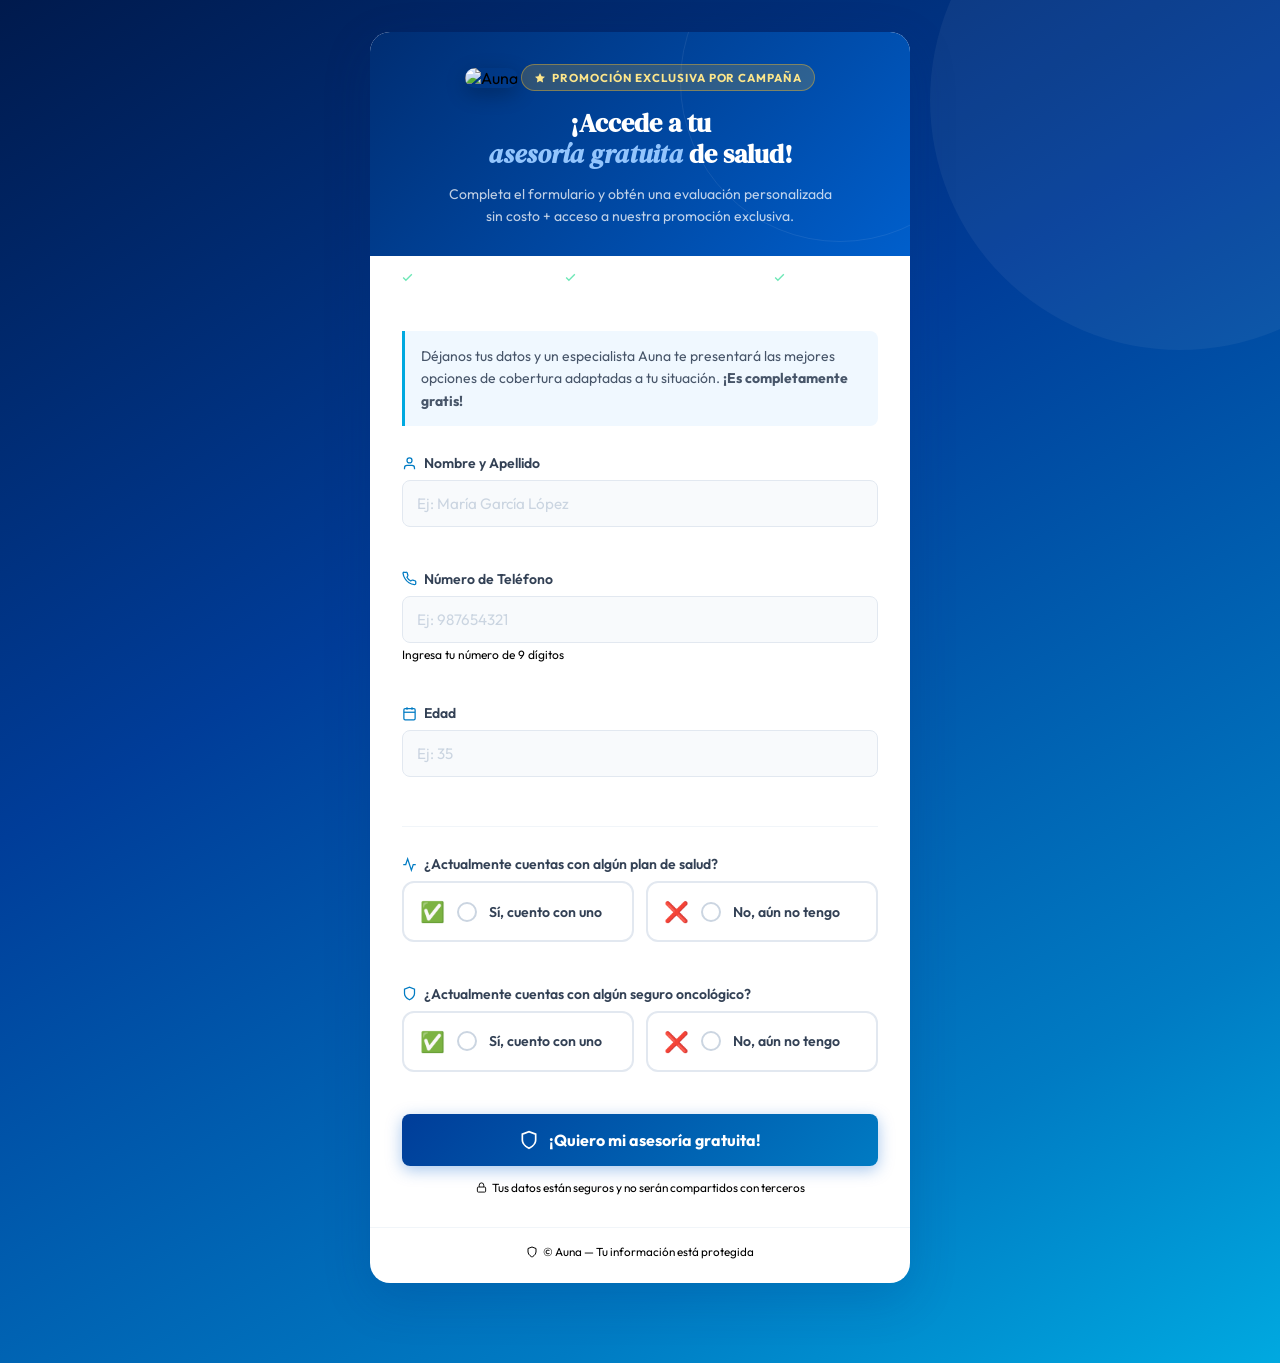
==== commit 892bcdfc: "Update encuesta.html" ====
--- a/encuesta.html
+++ b/encuesta.html
@@ -716,722 +716,3 @@
 </script>
 </body>
 </html>
-
-<!DOCTYPE html>
-<html lang="es">
-<head>
-  <meta charset="UTF-8">
-  <meta name="viewport" content="width=device-width, initial-scale=1.0">
-  <title>Asesoría Gratuita de Salud — Auna</title>
-  <link rel="preconnect" href="https://fonts.googleapis.com">
-  <link rel="preconnect" href="https://fonts.gstatic.com" crossorigin>
-  <link href="https://fonts.googleapis.com/css2?family=Outfit:wght@300;400;500;600;700&family=DM+Serif+Display:ital@0;1&display=swap" rel="stylesheet">
-  
-  <script src="https://cdn.jsdelivr.net/npm/@supabase/supabase-js@2"></script>
-  
-  <style>
-    :root {
-      --blue-900: #001a4d;
-      --blue-800: #002d72;
-      --blue-700: #003d99;
-      --blue-600: #005fcc;
-      --blue-500: #007bc3;
-      --blue-400: #00a9e0;
-      --blue-100: #e8f4fd;
-      --blue-50:  #f0f8ff;
-      --slate-900: #0f172a;
-      --slate-700: #334155;
-      --slate-600: #475569;
-      --slate-500: #64748b;
-      --slate-300: #cbd5e1;
-      --slate-200: #e2e8f0;
-      --slate-100: #f1f5f9;
-      --slate-50:  #f8fafc;
-      --green-600: #059669;
-      --green-500: #10b981;
-      --green-100: #d1fae5;
-      --red-500:   #ef4444;
-      --red-100:   #fee2e2;
-      --white: #ffffff;
-      --shadow-lg: 0 16px 48px rgba(0,45,114,0.18);
-      --radius-sm: 8px;
-      --radius-md: 12px;
-      --radius-lg: 20px;
-      --transition: 0.2s cubic-bezier(0.4,0,0.2,1);
-    }
-
-    *, *::before, *::after { box-sizing: border-box; margin: 0; padding: 0; }
-
-    body {
-      font-family: 'Outfit', sans-serif;
-      min-height: 100vh;
-      background: linear-gradient(150deg, var(--blue-900) 0%, var(--blue-700) 40%, var(--blue-500) 80%, var(--blue-400) 100%);
-      display: flex;
-      align-items: flex-start;
-      justify-content: center;
-      padding: 2rem 1rem 5rem;
-      -webkit-font-smoothing: antialiased;
-      position: relative;
-      overflow-x: hidden;
-    }
-
-    body::before {
-      content: '';
-      position: fixed;
-      width: 500px; height: 500px;
-      top: -150px; right: -150px;
-      border-radius: 50%;
-      background: rgba(255,255,255,0.05);
-      pointer-events: none;
-    }
-
-    /* ── CARD ── */
-    .survey-card {
-      background: var(--white);
-      border-radius: var(--radius-lg);
-      box-shadow: var(--shadow-lg);
-      width: 100%;
-      max-width: 540px;
-      overflow: hidden;
-      animation: fadeUp 0.5s ease both;
-      position: relative;
-      z-index: 1;
-    }
-
-    /* ── HEADER ── */
-    .survey-header {
-      background: linear-gradient(135deg, var(--blue-800) 0%, var(--blue-600) 100%);
-      padding: 2rem 2rem 1.75rem;
-      text-align: center;
-      position: relative;
-      overflow: hidden;
-    }
-
-    .survey-header::before {
-      content: '';
-      position: absolute;
-      width: 320px; height: 320px;
-      border-radius: 50%;
-      border: 1px solid rgba(255,255,255,0.08);
-      top: -110px; right: -90px;
-      pointer-events: none;
-    }
-
-    .survey-logo {
-      width: 80px;
-      border-radius: 10px;
-      margin-bottom: 1.25rem;
-      box-shadow: 0 6px 20px rgba(0,0,0,0.25);
-      position: relative; z-index: 1;
-    }
-
-    .promo-badge {
-      display: inline-flex;
-      align-items: center;
-      gap: 6px;
-      background: rgba(251,191,36,0.18);
-      border: 1px solid rgba(251,191,36,0.40);
-      color: #fde68a;
-      font-size: 0.72rem;
-      font-weight: 700;
-      letter-spacing: 0.08em;
-      text-transform: uppercase;
-      padding: 5px 12px;
-      border-radius: 100px;
-      margin-bottom: 1rem;
-      position: relative; z-index: 1;
-    }
-
-    .promo-badge svg { width: 12px; height: 12px; fill: #fde68a; flex-shrink: 0; }
-
-    .survey-header h1 {
-      font-family: 'DM Serif Display', serif;
-      font-size: 1.65rem;
-      color: white;
-      line-height: 1.2;
-      margin-bottom: 0.75rem;
-      position: relative; z-index: 1;
-    }
-
-    .survey-header h1 em { font-style: italic; color: #93c5fd; }
-
-    .survey-header p {
-      font-size: 0.875rem;
-      color: rgba(255,255,255,0.75);
-      line-height: 1.6;
-      position: relative; z-index: 1;
-    }
-
-    /* Beneficios strip */
-    .benefits-bar {
-      background: rgba(255,255,255,0.10);
-      backdrop-filter: blur(8px);
-      border-top: 1px solid rgba(255,255,255,0.12);
-      padding: 0.85rem 1.5rem;
-      display: flex;
-      align-items: center;
-      justify-content: center;
-      gap: 1.25rem;
-      flex-wrap: wrap;
-    }
-
-    .benefit-item {
-      display: flex;
-      align-items: center;
-      gap: 5px;
-      font-size: 0.76rem;
-      font-weight: 600;
-      color: rgba(255,255,255,0.90);
-      white-space: nowrap;
-    }
-
-    .benefit-item svg { width: 13px; height: 13px; color: #6ee7b7; flex-shrink: 0; }
-
-    /* ── FORM BODY ── */
-    .survey-body { padding: 2rem; }
-
-    .form-intro {
-      font-size: 0.875rem;
-      color: var(--slate-600);
-      line-height: 1.6;
-      margin-bottom: 1.75rem;
-      padding: 0.875rem 1rem;
-      background: var(--blue-50);
-      border-left: 3px solid var(--blue-400);
-      border-radius: 0 var(--radius-sm) var(--radius-sm) 0;
-    }
-
-    /* ── FIELDS ── */
-    .field-group { margin-bottom: 1.35rem; }
-
-    .field-label {
-      display: flex;
-      align-items: center;
-      gap: 7px;
-      font-size: 0.875rem;
-      font-weight: 600;
-      color: var(--slate-700);
-      margin-bottom: 8px;
-    }
-
-    .field-label svg { width: 15px; height: 15px; color: var(--blue-500); flex-shrink: 0; }
-
-    input[type="text"],
-    input[type="tel"] {
-      width: 100%;
-      font-family: 'Outfit', sans-serif;
-      font-size: 0.95rem;
-      color: var(--slate-900);
-      font-weight: 500;
-      background: var(--slate-50);
-      border: 1.5px solid var(--slate-200);
-      border-radius: var(--radius-sm);
-      padding: 13px 14px;
-      outline: none;
-      transition: border-color var(--transition), box-shadow var(--transition), background var(--transition);
-      -webkit-appearance: none;
-    }
-
-    input::placeholder {
-      color: var(--slate-300);
-      font-weight: 400;
-    }
-
-    input:not(:placeholder-shown) {
-      color: var(--slate-900);
-      font-weight: 500;
-    }
-
-    input:focus {
-      border-color: var(--blue-500);
-      background: var(--white);
-      box-shadow: 0 0 0 3px rgba(0,123,195,0.12);
-    }
-
-    input.invalid {
-      border-color: var(--red-500);
-      box-shadow: 0 0 0 3px rgba(239,68,68,0.10);
-    }
-
-    .field-hint {
-      display: block;
-      font-size: 0.75rem;
-      color: var(--slate-400);
-      margin-top: 4px;
-    }
-
-    .field-error {
-      display: block;
-      font-size: 0.78rem;
-      color: var(--red-500);
-      font-weight: 500;
-      margin-top: 5px;
-      min-height: 16px;
-    }
-
-    .form-divider {
-      height: 1px;
-      background: var(--slate-100);
-      margin: 1.75rem 0;
-    }
-
-    /* ── OPTION CARDS ── */
-    .options-grid {
-      display: grid;
-      grid-template-columns: 1fr 1fr;
-      gap: 0.75rem;
-    }
-
-    .option-card {
-      border: 2px solid var(--slate-200);
-      border-radius: var(--radius-md);
-      padding: 1rem;
-      cursor: pointer;
-      transition: all var(--transition);
-      display: flex;
-      align-items: center;
-      gap: 0.75rem;
-      background: var(--white);
-      font-family: 'Outfit', sans-serif;
-      text-align: left;
-      width: 100%;
-    }
-
-    .option-card:hover { border-color: var(--blue-400); background: var(--blue-50); }
-
-    .option-card.selected {
-      border-color: var(--blue-600);
-      background: var(--blue-50);
-      box-shadow: 0 0 0 3px rgba(0,95,204,0.10);
-    }
-
-    .option-radio {
-      width: 20px; height: 20px;
-      border: 2px solid var(--slate-300);
-      border-radius: 50%;
-      flex-shrink: 0;
-      display: flex;
-      align-items: center;
-      justify-content: center;
-      transition: all var(--transition);
-    }
-
-    .option-card.selected .option-radio { border-color: var(--blue-600); background: var(--blue-600); }
-
-    .option-radio-dot {
-      width: 8px; height: 8px;
-      background: white;
-      border-radius: 50%;
-      opacity: 0;
-      transition: opacity var(--transition);
-    }
-
-    .option-card.selected .option-radio-dot { opacity: 1; }
-
-    .option-emoji { font-size: 1.25rem; flex-shrink: 0; }
-
-    .option-text { font-size: 0.88rem; font-weight: 600; color: var(--slate-700); line-height: 1.3; }
-    .option-card.selected .option-text { color: var(--blue-800); }
-
-    /* ── SUBMIT ── */
-    .btn-submit {
-      width: 100%;
-      background: linear-gradient(135deg, var(--blue-700), var(--blue-500));
-      color: white;
-      border: none;
-      border-radius: var(--radius-sm);
-      padding: 16px 20px;
-      font-family: 'Outfit', sans-serif;
-      font-size: 1rem;
-      font-weight: 700;
-      cursor: pointer;
-      display: flex;
-      align-items: center;
-      justify-content: center;
-      gap: 10px;
-      transition: all var(--transition);
-      box-shadow: 0 4px 16px rgba(0,95,204,0.35);
-      margin-top: 0.5rem;
-    }
-
-    .btn-submit svg { width: 20px; height: 20px; }
-    .btn-submit:hover:not(:disabled) { transform: translateY(-1px); box-shadow: 0 6px 22px rgba(0,95,204,0.45); }
-    .btn-submit:disabled { opacity: 0.65; cursor: not-allowed; transform: none; }
-
-    .submit-note {
-      text-align: center;
-      font-size: 0.74rem;
-      color: var(--slate-400);
-      margin-top: 0.875rem;
-      display: flex;
-      align-items: center;
-      justify-content: center;
-      gap: 5px;
-    }
-
-    .submit-note svg { width: 11px; height: 11px; }
-
-    .spinner {
-      width: 18px; height: 18px;
-      border: 2px solid rgba(255,255,255,0.4);
-      border-top-color: white;
-      border-radius: 50%;
-      animation: spin 0.7s linear infinite;
-      flex-shrink: 0;
-    }
-
-    /* ── SUCCESS ── */
-    #screen-success {
-      display: none;
-      padding: 3rem 2rem;
-      text-align: center;
-      animation: fadeUp 0.5s ease;
-    }
-
-    .success-icon {
-      width: 80px; height: 80px;
-      background: var(--green-100);
-      border-radius: 50%;
-      display: flex;
-      align-items: center;
-      justify-content: center;
-      margin: 0 auto 1.5rem;
-      animation: popIn 0.4s cubic-bezier(0.34,1.56,0.64,1) both;
-    }
-
-    .success-icon svg { width: 40px; height: 40px; color: var(--green-600); }
-
-    #screen-success h2 {
-      font-family: 'DM Serif Display', serif;
-      font-size: 1.65rem;
-      color: var(--blue-800);
-      margin-bottom: 0.5rem;
-    }
-
-    #screen-success .success-lead {
-      font-size: 1rem;
-      font-weight: 600;
-      color: var(--blue-600);
-      margin-bottom: 0.875rem;
-    }
-
-    #screen-success p {
-      font-size: 0.9rem;
-      color: var(--slate-500);
-      line-height: 1.65;
-    }
-
-    .success-badge {
-      display: inline-flex;
-      align-items: center;
-      gap: 6px;
-      background: var(--green-100);
-      border: 1px solid #6ee7b7;
-      color: var(--green-600);
-      font-size: 0.8rem;
-      font-weight: 700;
-      padding: 7px 16px;
-      border-radius: 100px;
-      margin-top: 1.5rem;
-    }
-
-    .success-badge svg { width: 14px; height: 14px; }
-
-    /* ── FOOTER ── */
-    .survey-footer {
-      padding: 1rem 2rem 1.5rem;
-      text-align: center;
-      font-size: 0.73rem;
-      color: var(--slate-400);
-      border-top: 1px solid var(--slate-100);
-      display: flex;
-      align-items: center;
-      justify-content: center;
-      gap: 5px;
-    }
-
-    .survey-footer svg { width: 12px; height: 12px; }
-
-    /* ── ANIMATIONS ── */
-    @keyframes fadeUp {
-      from { opacity: 0; transform: translateY(20px); }
-      to   { opacity: 1; transform: translateY(0); }
-    }
-    @keyframes spin { to { transform: rotate(360deg); } }
-    @keyframes popIn {
-      from { opacity: 0; transform: scale(0.5); }
-      to   { opacity: 1; transform: scale(1); }
-    }
-
-    @media (max-width: 480px) {
-      body { padding: 1rem 0.75rem 4rem; }
-      .survey-header { padding: 1.5rem 1.25rem 1.25rem; }
-      .survey-body { padding: 1.5rem 1.25rem; }
-      .benefits-bar { gap: 0.75rem; padding: 0.75rem 1rem; }
-      .options-grid { grid-template-columns: 1fr; }
-      #screen-success { padding: 2.5rem 1.25rem; }
-    }
-  </style>
-</head>
-<body>
-
-<div class="survey-card">
-
-  <div class="survey-header">
-    <img src="https://res.cloudinary.com/dwxiuavqd/image/upload/v1774998253/468951353_1098106335437147_8489372296479282912_n_insezr.jpg"
-         alt="Auna" class="survey-logo">
-    <div class="promo-badge">
-      <svg viewBox="0 0 24 24"><path d="M12 2l3.09 6.26L22 9.27l-5 4.87 1.18 6.88L12 17.77l-6.18 3.25L7 14.14 2 9.27l6.91-1.01L12 2z"/></svg>
-      Promoción exclusiva por campaña
-    </div>
-    <h1>¡Accede a tu<br><em>asesoría gratuita</em> de salud!</h1>
-    <p>Completa el formulario y obtén una evaluación personalizada<br>sin costo + acceso a nuestra promoción exclusiva.</p>
-  </div>
-
-  <div class="benefits-bar">
-    <div class="benefit-item">
-      <svg viewBox="0 0 24 24" fill="none" stroke="currentColor" stroke-width="2.5"><polyline points="20 6 9 17 4 12"/></svg>
-      Asesoría 100% gratuita
-    </div>
-    <div class="benefit-item">
-      <svg viewBox="0 0 24 24" fill="none" stroke="currentColor" stroke-width="2.5"><polyline points="20 6 9 17 4 12"/></svg>
-      Promoción por tiempo limitado
-    </div>
-    <div class="benefit-item">
-      <svg viewBox="0 0 24 24" fill="none" stroke="currentColor" stroke-width="2.5"><polyline points="20 6 9 17 4 12"/></svg>
-      Sin compromiso
-    </div>
-  </div>
-
-  <div id="survey-body">
-    <div class="survey-body">
-
-      <p class="form-intro">
-        Déjanos tus datos y un especialista Auna te presentará las mejores opciones de cobertura adaptadas a tu situación. <strong>¡Es completamente gratis!</strong>
-      </p>
-
-      <div class="field-group">
-        <label class="field-label" for="s-nombre">
-          <svg viewBox="0 0 24 24" fill="none" stroke="currentColor" stroke-width="2"><path d="M20 21v-2a4 4 0 0 0-4-4H8a4 4 0 0 0-4 4v2"/><circle cx="12" cy="7" r="4"/></svg>
-          Nombre y Apellido
-        </label>
-        <input type="text" id="s-nombre" placeholder="Ej: María García López" autocomplete="name">
-        <span class="field-error" id="err-s-nombre"></span>
-      </div>
-
-      <div class="field-group">
-        <label class="field-label" for="s-telefono">
-          <svg viewBox="0 0 24 24" fill="none" stroke="currentColor" stroke-width="2"><path d="M22 16.92v3a2 2 0 0 1-2.18 2 19.79 19.79 0 0 1-8.63-3.07A19.5 19.5 0 0 1 4.69 12a19.79 19.79 0 0 1-3.07-8.67A2 2 0 0 1 3.62 2h3a2 2 0 0 1 2 1.72c.127.96.361 1.903.7 2.81a2 2 0 0 1-.45 2.11L7.91 9.91a16 16 0 0 0 6.18 6.18l1.07-1.07a2 2 0 0 1 2.11-.45c.907.339 1.85.573 2.81.7A2 2 0 0 1 22 16.92z"/></svg>
-          Número de Teléfono
-        </label>
-        <input type="tel" id="s-telefono" placeholder="Ej: 987654321" maxlength="9" inputmode="numeric" autocomplete="tel">
-        <span class="field-hint">Ingresa tu número de 9 dígitos</span>
-        <span class="field-error" id="err-s-telefono"></span>
-      </div>
-
-      <div class="field-group">
-        <label class="field-label" for="s-edad">
-          <svg viewBox="0 0 24 24" fill="none" stroke="currentColor" stroke-width="2"><rect x="3" y="4" width="18" height="18" rx="2"/><line x1="16" y1="2" x2="16" y2="6"/><line x1="8" y1="2" x2="8" y2="6"/><line x1="3" y1="10" x2="21" y2="10"/></svg>
-          Edad
-        </label>
-        <input type="tel" id="s-edad" placeholder="Ej: 35" maxlength="3" inputmode="numeric">
-        <span class="field-error" id="err-s-edad"></span>
-      </div>
-
-      <div class="form-divider"></div>
-
-      <div class="field-group">
-        <label class="field-label">
-          <svg viewBox="0 0 24 24" fill="none" stroke="currentColor" stroke-width="2"><path d="M22 12h-4l-3 9L9 3l-3 9H2"/></svg>
-          ¿Actualmente cuentas con algún plan de salud?
-        </label>
-        <div class="options-grid" id="opts-plan">
-          <button class="option-card" type="button" onclick="selectOpcion('plan', 'Sí', this)">
-            <span class="option-emoji">✅</span>
-            <div class="option-radio"><div class="option-radio-dot"></div></div>
-            <span class="option-text">Sí, cuento con uno</span>
-          </button>
-          <button class="option-card" type="button" onclick="selectOpcion('plan', 'No', this)">
-            <span class="option-emoji">❌</span>
-            <div class="option-radio"><div class="option-radio-dot"></div></div>
-            <span class="option-text">No, aún no tengo</span>
-          </button>
-        </div>
-        <span class="field-error" id="err-plan"></span>
-      </div>
-
-      <div class="field-group">
-        <label class="field-label">
-          <svg viewBox="0 0 24 24" fill="none" stroke="currentColor" stroke-width="2"><path d="M12 22s8-4 8-10V5l-8-3-8 3v7c0 6 8 10 8 10z"/></svg>
-          ¿Actualmente cuentas con algún seguro oncológico?
-        </label>
-        <div class="options-grid" id="opts-seguro">
-          <button class="option-card" type="button" onclick="selectOpcion('seguro', 'Sí', this)">
-            <span class="option-emoji">✅</span>
-            <div class="option-radio"><div class="option-radio-dot"></div></div>
-            <span class="option-text">Sí, cuento con uno</span>
-          </button>
-          <button class="option-card" type="button" onclick="selectOpcion('seguro', 'No', this)">
-            <span class="option-emoji">❌</span>
-            <div class="option-radio"><div class="option-radio-dot"></div></div>
-            <span class="option-text">No, aún no tengo</span>
-          </button>
-        </div>
-        <span class="field-error" id="err-seguro"></span>
-      </div>
-
-      <button class="btn-submit" id="btn-submit" type="button" onclick="enviarEncuesta()">
-        <svg viewBox="0 0 24 24" fill="none" stroke="currentColor" stroke-width="2"><path d="M12 22s8-4 8-10V5l-8-3-8 3v7c0 6 8 10 8 10z"/></svg>
-        ¡Quiero mi asesoría gratuita!
-      </button>
-
-      <p class="submit-note">
-        <svg viewBox="0 0 24 24" fill="none" stroke="currentColor" stroke-width="2"><rect x="3" y="11" width="18" height="11" rx="2"/><path d="M7 11V7a5 5 0 0 1 10 0v4"/></svg>
-        Tus datos están seguros y no serán compartidos con terceros
-      </p>
-
-    </div>
-  </div>
-
-  <div id="screen-success">
-    <div class="success-icon">
-      <svg viewBox="0 0 24 24" fill="none" stroke="currentColor" stroke-width="2.5"><path d="M22 11.08V12a10 10 0 1 1-5.93-9.14"/><polyline points="22 4 12 14.01 9 11.01"/></svg>
-    </div>
-    <h2>¡Registro exitoso!</h2>
-    <p class="success-lead">Ya estás participando de la promoción exclusiva Auna.</p>
-    <p>Un especialista se comunicará contigo para brindarte tu <strong>asesoría gratuita de salud</strong> y presentarte las mejores opciones de cobertura para ti y tu familia.</p>
-    <div class="success-badge">
-      <svg viewBox="0 0 24 24" fill="none" stroke="currentColor" stroke-width="2.5"><polyline points="20 6 9 17 4 12"/></svg>
-      ¡Beneficio activado con éxito!
-    </div>
-  </div>
-
-  <div class="survey-footer">
-    <svg viewBox="0 0 24 24" fill="none" stroke="currentColor" stroke-width="2"><path d="M12 22s8-4 8-10V5l-8-3-8 3v7c0 6 8 10 8 10z"/></svg>
-    © Auna — Tu información está protegida
-  </div>
-
-</div>
-
-<script>
-  // ─── CONFIGURACIÓN DE SUPABASE ───
-  const SUPABASE_URL = 'https://xqjhywbhwrmffkmvkxki.supabase.co'; // REEMPLAZAR
-  const SUPABASE_KEY = 'eyJhbGciOiJIUzI1NiIsInR5cCI6IkpXVCJ9.eyJpc3MiOiJzdXBhYmFzZSIsInJlZiI6Inhxamh5d2Jod3JtZmZrbXZreGtpIiwicm9sZSI6ImFub24iLCJpYXQiOjE3NzY3OTQzNzgsImV4cCI6MjA5MjM3MDM3OH0.4RRSC4gOCnZTuRC0HI6JEhr301xFRiFmYhFpiKxHG2M'; // REEMPLAZAR
-  
-  // SOLUCIÓN DE CONFLICTO: Cambiamos a supabaseClient
-  const supabaseClient = window.supabase.createClient(SUPABASE_URL, SUPABASE_KEY);
-
-  const USUARIO = decodeURIComponent(new URLSearchParams(window.location.search).get("u") || "encuesta");
-
-  let planSeleccionado   = null;
-  let seguroSeleccionado = null;
-
-  function soloDigitos(id, max) {
-    const el = document.getElementById(id);
-    el.addEventListener("input",   () => { el.value = el.value.replace(/\D/g, "").slice(0, max); });
-    el.addEventListener("keydown", (e) => {
-      if (!["Backspace","Delete","ArrowLeft","ArrowRight","Tab","Home","End"].includes(e.key) && !/^\d$/.test(e.key))
-        e.preventDefault();
-    });
-  }
-  soloDigitos("s-telefono", 9);
-  soloDigitos("s-edad", 3);
-
-  ["s-nombre","s-telefono","s-edad"].forEach(id => {
-    document.getElementById(id).addEventListener("input", () => {
-      document.getElementById(id).classList.remove("invalid");
-      document.getElementById("err-" + id).textContent = "";
-    });
-  });
-
-  function selectOpcion(campo, valor, btn) {
-    const grupoId = campo === "plan" ? "opts-plan" : "opts-seguro";
-    document.querySelectorAll("#" + grupoId + " .option-card").forEach(c => c.classList.remove("selected"));
-    btn.classList.add("selected");
-    if (campo === "plan")   planSeleccionado   = valor;
-    if (campo === "seguro") seguroSeleccionado = valor;
-    document.getElementById("err-" + campo).textContent = "";
-  }
-
-  function validar() {
-    let ok = true;
-    const nombre = document.getElementById("s-nombre").value.trim();
-    if (nombre.length < 3) {
-      document.getElementById("s-nombre").classList.add("invalid");
-      document.getElementById("err-s-nombre").textContent = "Ingresa tu nombre completo";
-      ok = false;
-    }
-    const tel = document.getElementById("s-telefono").value;
-    if (!/^\d{9}$/.test(tel)) {
-      document.getElementById("s-telefono").classList.add("invalid");
-      document.getElementById("err-s-telefono").textContent = "El teléfono debe tener exactamente 9 dígitos";
-      ok = false;
-    }
-    const edad = parseInt(document.getElementById("s-edad").value, 10);
-    if (!edad || edad < 1 || edad > 120) {
-      document.getElementById("s-edad").classList.add("invalid");
-      document.getElementById("err-s-edad").textContent = "Ingresa una edad válida (1–120)";
-      ok = false;
-    }
-    if (!planSeleccionado) { document.getElementById("err-plan").textContent = "Por favor selecciona una opción"; ok = false; }
-    if (!seguroSeleccionado) { document.getElementById("err-seguro").textContent = "Por favor selecciona una opción"; ok = false; }
-    return ok;
-  }
-
-  // Exactamente el mismo formato de fecha de "Nuevo Lead"
-  function fechaLima() {
-    const now = new Date();
-    const parts = new Intl.DateTimeFormat("en-US", {
-      timeZone: "America/Lima",
-      day:    "2-digit", month:  "2-digit", year:   "numeric",
-      hour:   "numeric", minute: "2-digit", hour12: true,
-    }).formatToParts(now);
-    const get = (t) => parts.find(p => p.type === t)?.value ?? "";
-    const ampm = get("dayPeriod").toLowerCase();
-    return `${get("day")}/${get("month")}/${get("year")} ${get("hour")}:${get("minute")} ${ampm}`;
-  }
-
-  async function enviarEncuesta() {
-    if (!validar()) {
-      const firstErr = document.querySelector(".invalid");
-      if (firstErr) firstErr.scrollIntoView({ behavior: "smooth", block: "center" });
-      return;
-    }
-
-    const btn = document.getElementById("btn-submit");
-    btn.disabled = true;
-    btn.innerHTML = `<span class="spinner"></span> Enviando...`;
-
-    // Usando String() explícito para asegurar perfecta inserción en la BD
-    const datos = {
-      usuario:     String(USUARIO),
-      fecha:       String(fechaLima()),
-      nombre:      String(document.getElementById("s-nombre").value.trim()),
-      telefono:    String(document.getElementById("s-telefono").value.replace(/\s/g, "")),
-      edad:        String(document.getElementById("s-edad").value),
-      producto:    "",
-      temperatura: "",
-      referencia:  "",
-      comentarios: String(`Plan de salud: ${planSeleccionado}. Seguro oncológico: ${seguroSeleccionado}.`),
-    };
-
-    try {
-      const { error } = await supabaseClient.from('leads').insert([datos]);
-      if (error) {
-        console.error("Detalles DB (Encuesta):", error);
-        throw error;
-      }
-
-      document.getElementById("survey-body").style.display   = "none";
-      document.getElementById("screen-success").style.display = "block";
-      window.scrollTo({ top: 0, behavior: "smooth" });
-
-    } catch (err) {
-      btn.disabled = false;
-      btn.innerHTML = `<svg viewBox="0 0 24 24" fill="none" stroke="currentColor" stroke-width="2"><path d="M12 22s8-4 8-10V5l-8-3-8 3v7c0 6 8 10 8 10z"/></svg> ¡Quiero mi asesoría gratuita!`;
-      alert("Hubo un error al enviar. Por favor intenta de nuevo.");
-    }
-  }
-</script>
-</body>
-</html>
